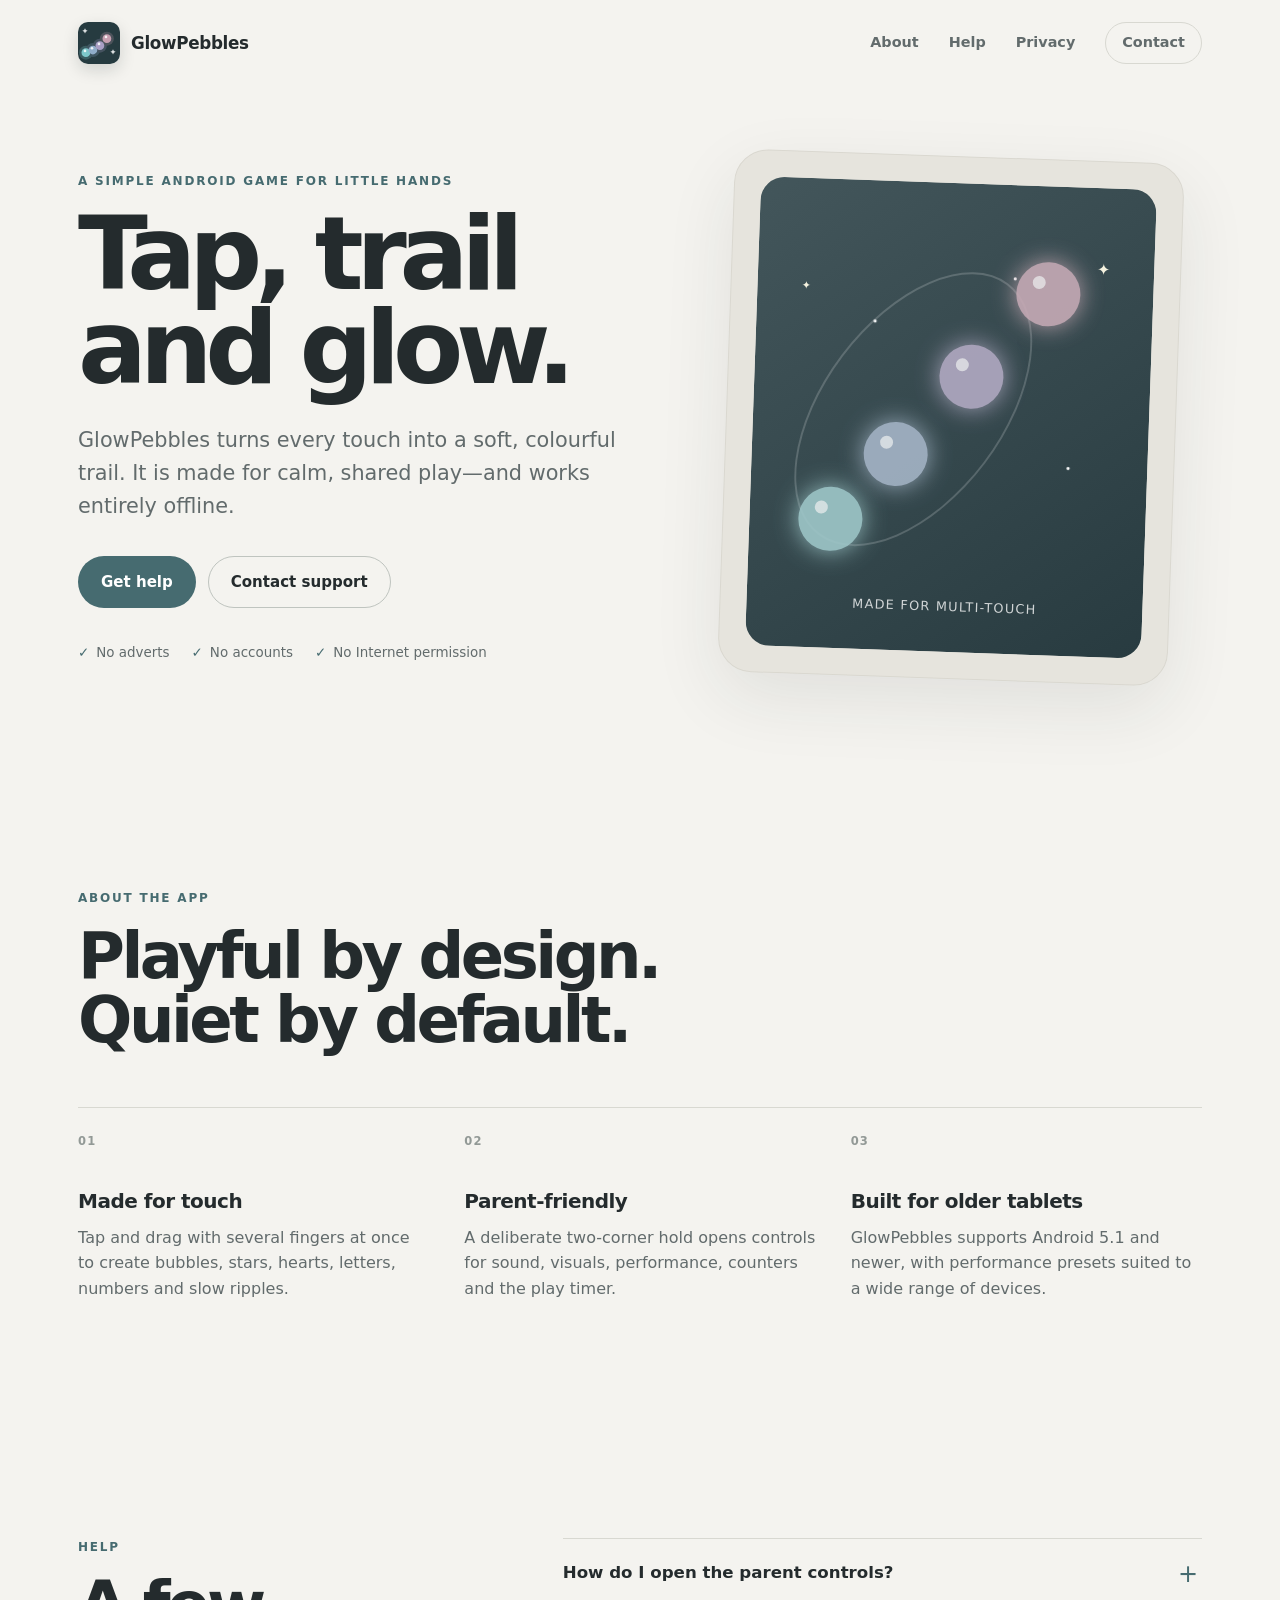
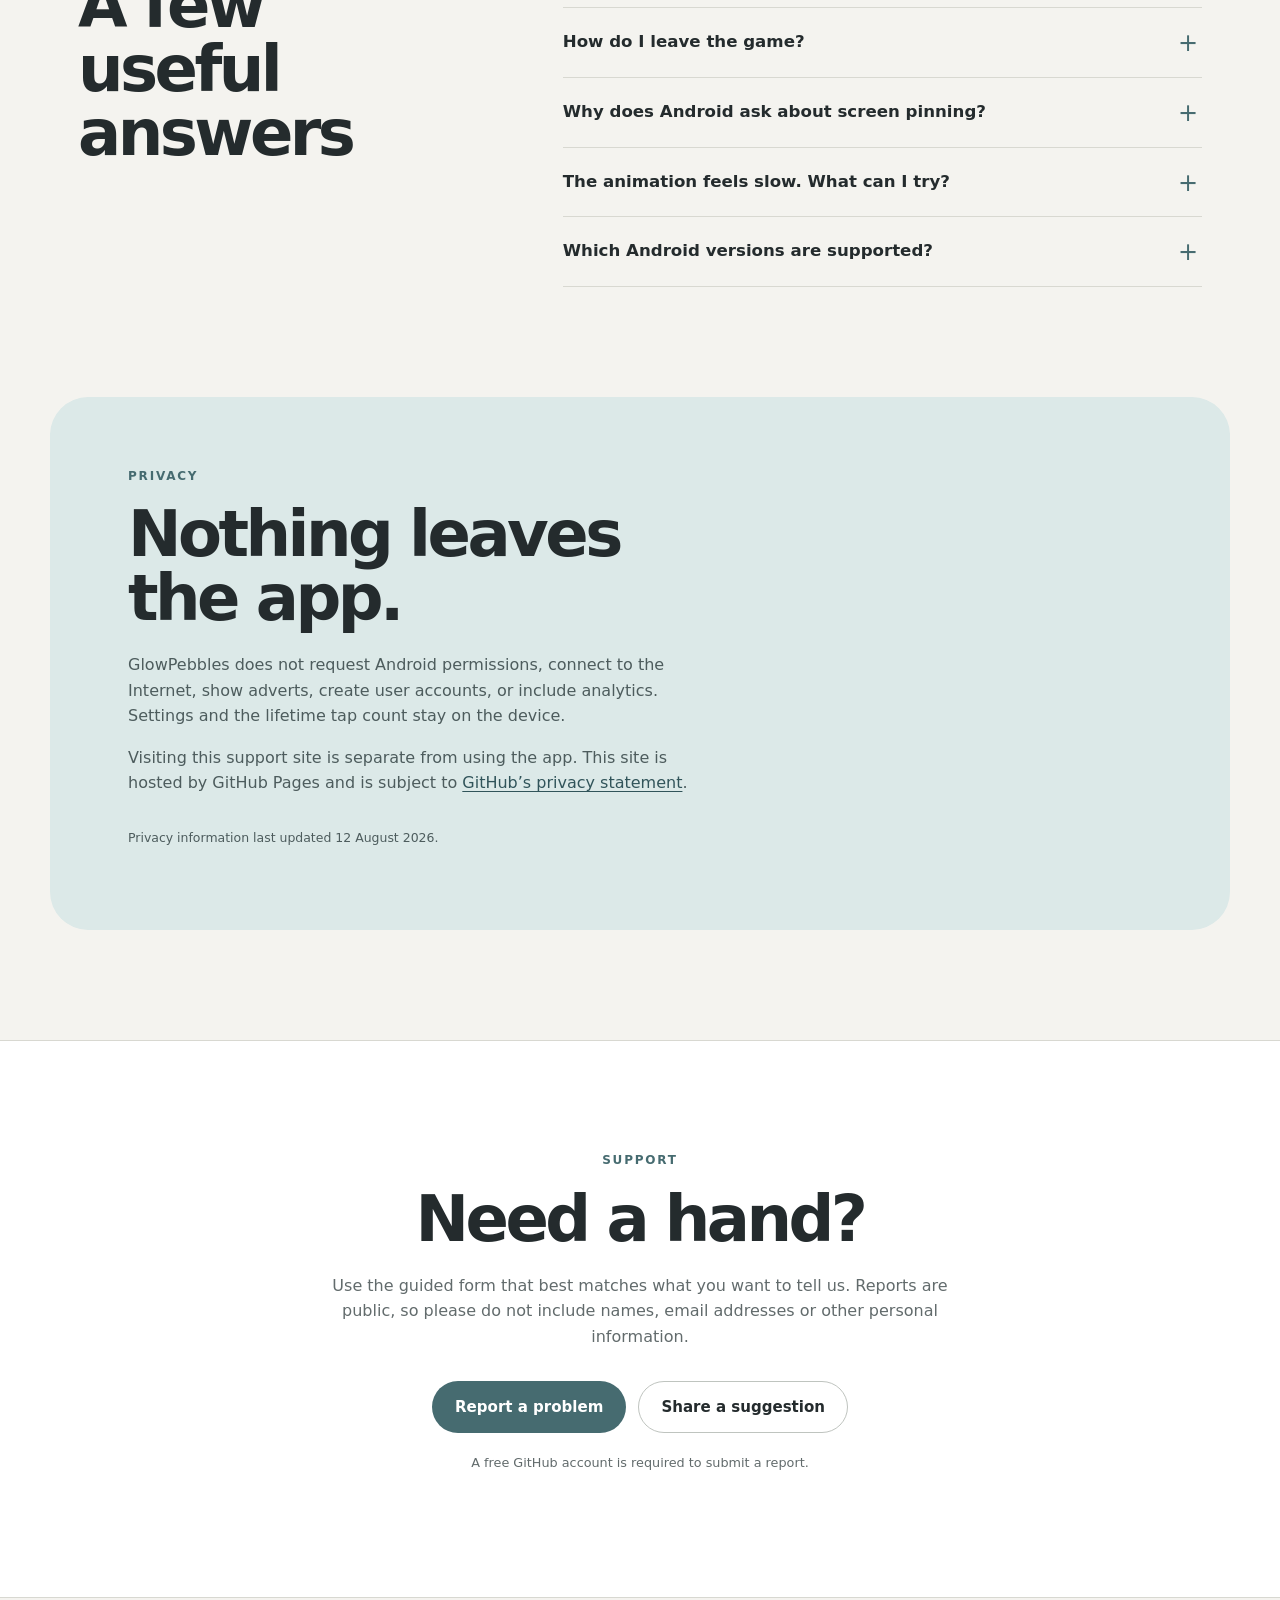
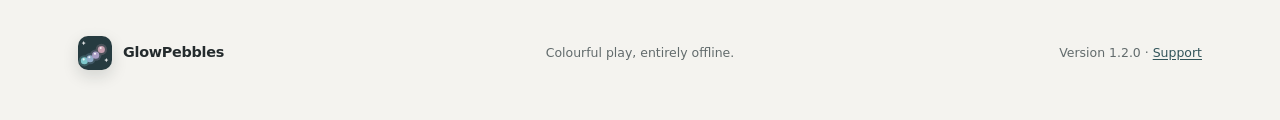
==== index.html @ 1a92820b "Launch GlowPebbles support site" ====
<!doctype html>
<html lang="en-GB">
<head>
  <meta charset="utf-8">
  <meta name="viewport" content="width=device-width, initial-scale=1">
  <meta name="description" content="GlowPebbles support, privacy information, and help for parents.">
  <meta name="theme-color" content="#f4f3ef">
  <title>GlowPebbles — calm, colourful play</title>
  <link rel="icon" href="assets/icon.svg" type="image/svg+xml">
  <link rel="stylesheet" href="assets/site.css">
</head>
<body>
  <header class="site-header">
    <a class="brand" href="#top" aria-label="GlowPebbles home">
      <img src="assets/icon.svg" alt="" width="42" height="42">
      <span>GlowPebbles</span>
    </a>
    <nav aria-label="Primary navigation">
      <a href="#about">About</a>
      <a href="#help">Help</a>
      <a href="#privacy">Privacy</a>
      <a class="nav-contact" href="#contact">Contact</a>
    </nav>
  </header>

  <main id="top">
    <section class="hero" aria-labelledby="hero-title">
      <div class="hero-copy">
        <p class="eyebrow">A simple Android game for little hands</p>
        <h1 id="hero-title">Tap, trail and glow.</h1>
        <p class="lede">GlowPebbles turns every touch into a soft, colourful trail. It is made for calm, shared play—and works entirely offline.</p>
        <div class="actions">
          <a class="button primary" href="#help">Get help</a>
          <a class="button secondary" href="#contact">Contact support</a>
        </div>
        <ul class="trust-list" aria-label="Key details">
          <li>No adverts</li>
          <li>No accounts</li>
          <li>No Internet permission</li>
        </ul>
      </div>
      <div class="play-card" aria-hidden="true">
        <span class="star star-one">✦</span>
        <span class="star star-two">✦</span>
        <span class="pebble pebble-one"></span>
        <span class="pebble pebble-two"></span>
        <span class="pebble pebble-three"></span>
        <span class="pebble pebble-four"></span>
        <span class="trail"></span>
        <p>Made for multi-touch</p>
      </div>
    </section>

    <section class="section" id="about" aria-labelledby="about-title">
      <div class="section-heading">
        <p class="eyebrow">About the app</p>
        <h2 id="about-title">Playful by design. Quiet by default.</h2>
      </div>
      <div class="feature-grid">
        <article>
          <span class="feature-number">01</span>
          <h3>Made for touch</h3>
          <p>Tap and drag with several fingers at once to create bubbles, stars, hearts, letters, numbers and slow ripples.</p>
        </article>
        <article>
          <span class="feature-number">02</span>
          <h3>Parent-friendly</h3>
          <p>A deliberate two-corner hold opens controls for sound, visuals, performance, counters and the play timer.</p>
        </article>
        <article>
          <span class="feature-number">03</span>
          <h3>Built for older tablets</h3>
          <p>GlowPebbles supports Android 5.1 and newer, with performance presets suited to a wide range of devices.</p>
        </article>
      </div>
    </section>

    <section class="section help" id="help" aria-labelledby="help-title">
      <div class="section-heading">
        <p class="eyebrow">Help</p>
        <h2 id="help-title">A few useful answers</h2>
      </div>
      <div class="faq-list">
        <details>
          <summary>How do I open the parent controls?</summary>
          <p>Hold one finger in each top corner for three continuous seconds. Moving or lifting either finger cancels the gesture.</p>
        </details>
        <details>
          <summary>How do I leave the game?</summary>
          <p>Open the parent controls, then hold <strong>Hold to exit</strong> for two seconds. If screen pinning is active, Android may also ask for your usual unpin action or device PIN.</p>
        </details>
        <details>
          <summary>Why does Android ask about screen pinning?</summary>
          <p>Screen pinning helps keep GlowPebbles in front during play. Android controls how pinning is enabled and disabled; the wording varies by device.</p>
        </details>
        <details>
          <summary>The animation feels slow. What can I try?</summary>
          <p>In parent controls, open <strong>Device &amp; About</strong> and select the Low performance preset. Slow ripples and simpler shape sets can also help older hardware.</p>
        </details>
        <details>
          <summary>Which Android versions are supported?</summary>
          <p>GlowPebbles supports Android 5.1 (API 22) and newer. The current release is version 1.2.0.</p>
        </details>
      </div>
    </section>

    <section class="section privacy" id="privacy" aria-labelledby="privacy-title">
      <div class="privacy-copy">
        <p class="eyebrow">Privacy</p>
        <h2 id="privacy-title">Nothing leaves the app.</h2>
        <p>GlowPebbles does not request Android permissions, connect to the Internet, show adverts, create user accounts, or include analytics. Settings and the lifetime tap count stay on the device.</p>
        <p>Visiting this support site is separate from using the app. This site is hosted by GitHub Pages and is subject to <a href="https://docs.github.com/en/site-policy/privacy-policies/github-general-privacy-statement" rel="external">GitHub’s privacy statement</a>.</p>
        <p class="updated">Privacy information last updated 12 August 2026.</p>
      </div>
      <div class="privacy-mark" aria-hidden="true">
        <svg viewBox="0 0 120 120" role="img">
          <path d="M60 13 99 28v27c0 25-15 43-39 53C36 98 21 80 21 55V28l39-15Z" fill="none" stroke="currentColor" stroke-width="7" stroke-linejoin="round"/>
          <path d="m42 59 12 12 25-27" fill="none" stroke="currentColor" stroke-width="7" stroke-linecap="round" stroke-linejoin="round"/>
        </svg>
      </div>
    </section>

    <section class="contact" id="contact" aria-labelledby="contact-title">
      <p class="eyebrow">Support</p>
      <h2 id="contact-title">Need a hand?</h2>
      <p>Use the guided form that best matches what you want to tell us. Reports are public, so please do not include names, email addresses or other personal information.</p>
      <div class="actions centred">
        <a class="button primary" href="https://github.com/coastie-uk/GlowPebbles-support/issues/new?template=bug.yml">Report a problem</a>
        <a class="button secondary" href="https://github.com/coastie-uk/GlowPebbles-support/issues/new?template=suggestion.yml">Share a suggestion</a>
      </div>
      <p class="contact-note">A free GitHub account is required to submit a report.</p>
    </section>
  </main>

  <footer>
    <a class="brand footer-brand" href="#top">
      <img src="assets/icon.svg" alt="" width="34" height="34">
      <span>GlowPebbles</span>
    </a>
    <p>Colourful play, entirely offline.</p>
    <p>Version 1.2.0 · <a href="https://github.com/coastie-uk/GlowPebbles-support/issues">Support</a></p>
  </footer>
</body>
</html>
---- assets/site.css ----
:root {
  color-scheme: light;
  --canvas: #f4f3ef;
  --surface: #fbfaf7;
  --surface-strong: #ffffff;
  --ink: #242b2d;
  --muted: #626b6c;
  --line: #d8d8d1;
  --accent: #466b70;
  --accent-dark: #31545a;
  --accent-soft: #dce9e8;
  --warm: #ded4c2;
  --shadow: 0 24px 70px rgba(35, 45, 45, .09);
  font-family: Inter, ui-sans-serif, system-ui, -apple-system, BlinkMacSystemFont, "Segoe UI", sans-serif;
  line-height: 1.6;
  font-synthesis: none;
}

* { box-sizing: border-box; }
html { scroll-behavior: smooth; }
body { margin: 0; background: var(--canvas); color: var(--ink); overflow-x: hidden; }
a { color: var(--accent-dark); text-underline-offset: .2em; }
a:focus-visible, summary:focus-visible { outline: 3px solid #88aaa8; outline-offset: 4px; }

.site-header {
  align-items: center;
  display: flex;
  justify-content: space-between;
  margin: 0 auto;
  max-width: 1180px;
  padding: 22px 28px;
}

.brand { align-items: center; color: var(--ink); display: inline-flex; font-size: 1.05rem; font-weight: 750; gap: 11px; letter-spacing: -.02em; text-decoration: none; }
.brand img { border-radius: 10px; box-shadow: 0 6px 16px rgba(22, 34, 34, .15); }
nav { align-items: center; display: flex; gap: 30px; }
nav a { color: var(--muted); font-size: .9rem; font-weight: 650; text-decoration: none; }
nav a:hover { color: var(--ink); }
.nav-contact { border: 1px solid var(--line); border-radius: 99px; padding: 8px 16px; }

main { overflow: hidden; }
.hero { align-items: center; display: grid; gap: 8%; grid-template-columns: 1.08fr .92fr; margin: 0 auto; max-width: 1180px; min-height: 670px; padding: 70px 28px 100px; }
.hero-copy { max-width: 650px; min-width: 0; }
.eyebrow { color: var(--accent); font-size: .75rem; font-weight: 800; letter-spacing: .15em; margin: 0 0 16px; text-transform: uppercase; }
h1, h2, h3, p { margin-top: 0; }
h1 { font-size: clamp(3.7rem, 8vw, 7rem); letter-spacing: -.072em; line-height: .91; margin-bottom: 30px; max-width: 700px; overflow-wrap: anywhere; }
h2 { font-size: clamp(2.35rem, 5vw, 4.5rem); letter-spacing: -.055em; line-height: 1; margin-bottom: 22px; }
h3 { font-size: 1.25rem; letter-spacing: -.025em; margin-bottom: 8px; }
.lede { color: var(--muted); font-size: clamp(1.08rem, 2vw, 1.3rem); max-width: 590px; }
.actions { display: flex; flex-wrap: wrap; gap: 12px; margin-top: 32px; }
.button { border: 1px solid transparent; border-radius: 99px; display: inline-block; font-size: .94rem; font-weight: 750; padding: 13px 22px; text-decoration: none; transition: transform .18s ease, background .18s ease; }
.button:hover { transform: translateY(-2px); }
.button.primary { background: var(--accent); color: white; }
.button.primary:hover { background: var(--accent-dark); }
.button.secondary { background: transparent; border-color: #bfc4bf; color: var(--ink); }
.button.secondary:hover { background: var(--surface); }
.trust-list { display: flex; flex-wrap: wrap; gap: 10px 22px; list-style: none; margin: 34px 0 0; padding: 0; }
.trust-list li { color: var(--muted); font-size: .84rem; }
.trust-list li::before { color: var(--accent); content: "✓"; font-weight: 900; margin-right: 7px; }

.play-card { aspect-ratio: .86; background: #e6e4dd; border: 1px solid #dad8d0; border-radius: 34px; box-shadow: var(--shadow); max-width: 450px; overflow: hidden; position: relative; transform: rotate(2deg); width: 100%; }
.play-card::before { background: radial-gradient(circle at 30% 30%, #fff 0 1px, transparent 2px), radial-gradient(circle at 65% 20%, #fff 0 1px, transparent 2px), radial-gradient(circle at 80% 60%, #fff 0 1px, transparent 2px), linear-gradient(145deg, #43565b, #283b40); border-radius: 24px; content: ""; inset: 26px; position: absolute; }
.play-card p { bottom: 48px; color: rgba(255,255,255,.78); font-size: .8rem; left: 0; letter-spacing: .1em; position: absolute; right: 0; text-align: center; text-transform: uppercase; }
.pebble { border-radius: 50%; box-shadow: 0 0 24px currentColor; filter: saturate(.65); height: 64px; opacity: .9; position: absolute; width: 64px; z-index: 2; }
.pebble::after { background: rgba(255,255,255,.72); border-radius: 50%; content: ""; height: 13px; left: 16px; position: absolute; top: 14px; width: 13px; }
.pebble-one { background: #8ecdd0; bottom: 123px; color: #8ecdd0; left: 75px; }
.pebble-two { background: #9eb6d2; bottom: 190px; color: #9eb6d2; left: 138px; }
.pebble-three { background: #b4a8ce; bottom: 270px; color: #b4a8ce; left: 211px; }
.pebble-four { background: #d2a7b8; bottom: 355px; color: #d2a7b8; left: 285px; }
.trail { border: 2px solid rgba(255,255,255,.18); border-radius: 50%; bottom: 110px; height: 315px; left: 96px; position: absolute; transform: rotate(35deg); width: 180px; }
.star { color: #f5f2df; position: absolute; z-index: 2; }
.star-one { right: 70px; top: 95px; }
.star-two { font-size: .7rem; left: 70px; top: 125px; }

.section { margin: 0 auto; max-width: 1180px; padding: 110px 28px; }
.section-heading { max-width: 760px; }
.feature-grid { border-top: 1px solid var(--line); display: grid; gap: 35px; grid-template-columns: repeat(3, 1fr); margin-top: 55px; }
.feature-grid article { padding-top: 24px; }
.feature-grid p { color: var(--muted); }
.feature-number { color: #929996; display: block; font-size: .72rem; font-weight: 800; letter-spacing: .1em; margin-bottom: 34px; }

.help { display: grid; gap: 9%; grid-template-columns: .75fr 1.25fr; }
.faq-list { border-top: 1px solid var(--line); }
details { border-bottom: 1px solid var(--line); padding: 21px 0; }
summary { cursor: pointer; font-size: 1.04rem; font-weight: 720; list-style: none; padding-right: 34px; position: relative; }
summary::-webkit-details-marker { display: none; }
summary::after { color: var(--accent); content: "+"; font-size: 1.5rem; font-weight: 400; position: absolute; right: 4px; top: -5px; }
details[open] summary::after { content: "−"; }
details p { color: var(--muted); margin: 14px 42px 4px 0; }

.privacy { align-items: center; background: var(--accent-soft); border-radius: 38px; display: grid; gap: 12%; grid-template-columns: 1.25fr .75fr; margin-bottom: 110px; padding: 70px 78px; }
.privacy-copy { max-width: 680px; }
.privacy-copy > p:not(.eyebrow) { color: #4d5c5d; }
.updated { font-size: .78rem; margin-top: 32px; }
.privacy-mark { color: #769b9a; margin: auto; max-width: 170px; }

.contact { background: var(--surface-strong); border-bottom: 1px solid var(--line); border-top: 1px solid var(--line); padding: 110px 28px; text-align: center; }
.contact > p:not(.eyebrow) { color: var(--muted); margin-left: auto; margin-right: auto; max-width: 640px; }
.centred { justify-content: center; }
.contact-note { font-size: .8rem; margin-top: 20px; }

footer { align-items: center; display: grid; gap: 20px; grid-template-columns: 1fr 1fr 1fr; margin: 0 auto; max-width: 1180px; padding: 38px 28px 50px; }
footer p { color: var(--muted); font-size: .78rem; margin: 0; text-align: center; }
footer p:last-child { text-align: right; }
.footer-brand { font-size: .9rem; }

@media (max-width: 800px) {
  .site-header { padding: 18px 20px; }
  nav a:not(.nav-contact) { display: none; }
  .hero { gap: 55px; grid-template-columns: 1fr; padding: 65px 20px 80px; }
  .play-card { justify-self: center; max-width: 380px; }
  .section { padding: 85px 20px; }
  .feature-grid { grid-template-columns: 1fr; }
  .feature-grid article { border-bottom: 1px solid var(--line); padding-bottom: 18px; }
  .feature-number { margin-bottom: 14px; }
  .help { grid-template-columns: 1fr; }
  .privacy { border-radius: 0; grid-template-columns: 1fr; margin-bottom: 0; padding: 75px 28px; }
  .privacy-mark { display: none; }
  footer { grid-template-columns: 1fr; }
  footer p, footer p:last-child { text-align: left; }
}

@media (max-width: 460px) {
  nav { display: none; }
  h1 { font-size: 3.55rem; }
  .play-card { max-width: 100%; transform: none; }
  .pebble { height: 52px; width: 52px; }
  .pebble-one { left: 55px; }
  .pebble-two { left: 105px; }
  .pebble-three { left: 158px; }
  .pebble-four { left: 215px; }
}

@media (prefers-reduced-motion: reduce) {
  html { scroll-behavior: auto; }
  .button { transition: none; }
}
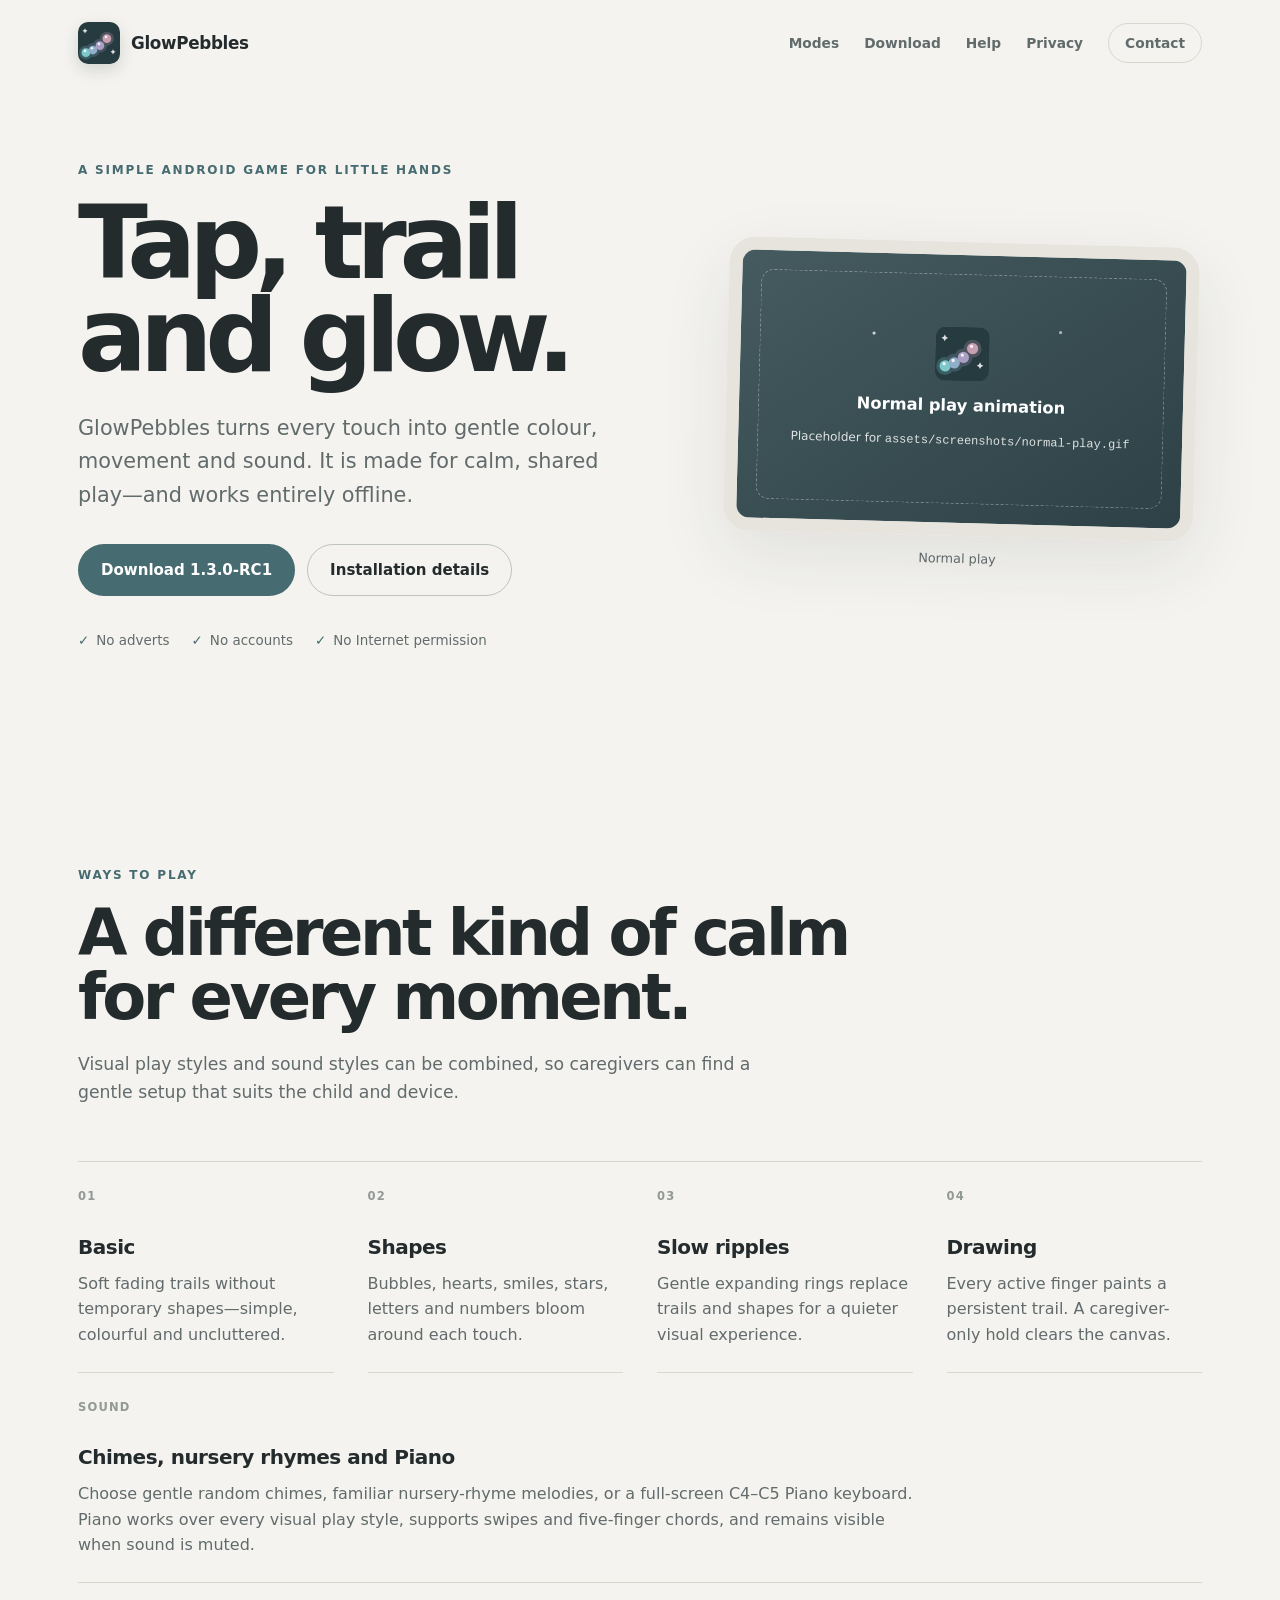
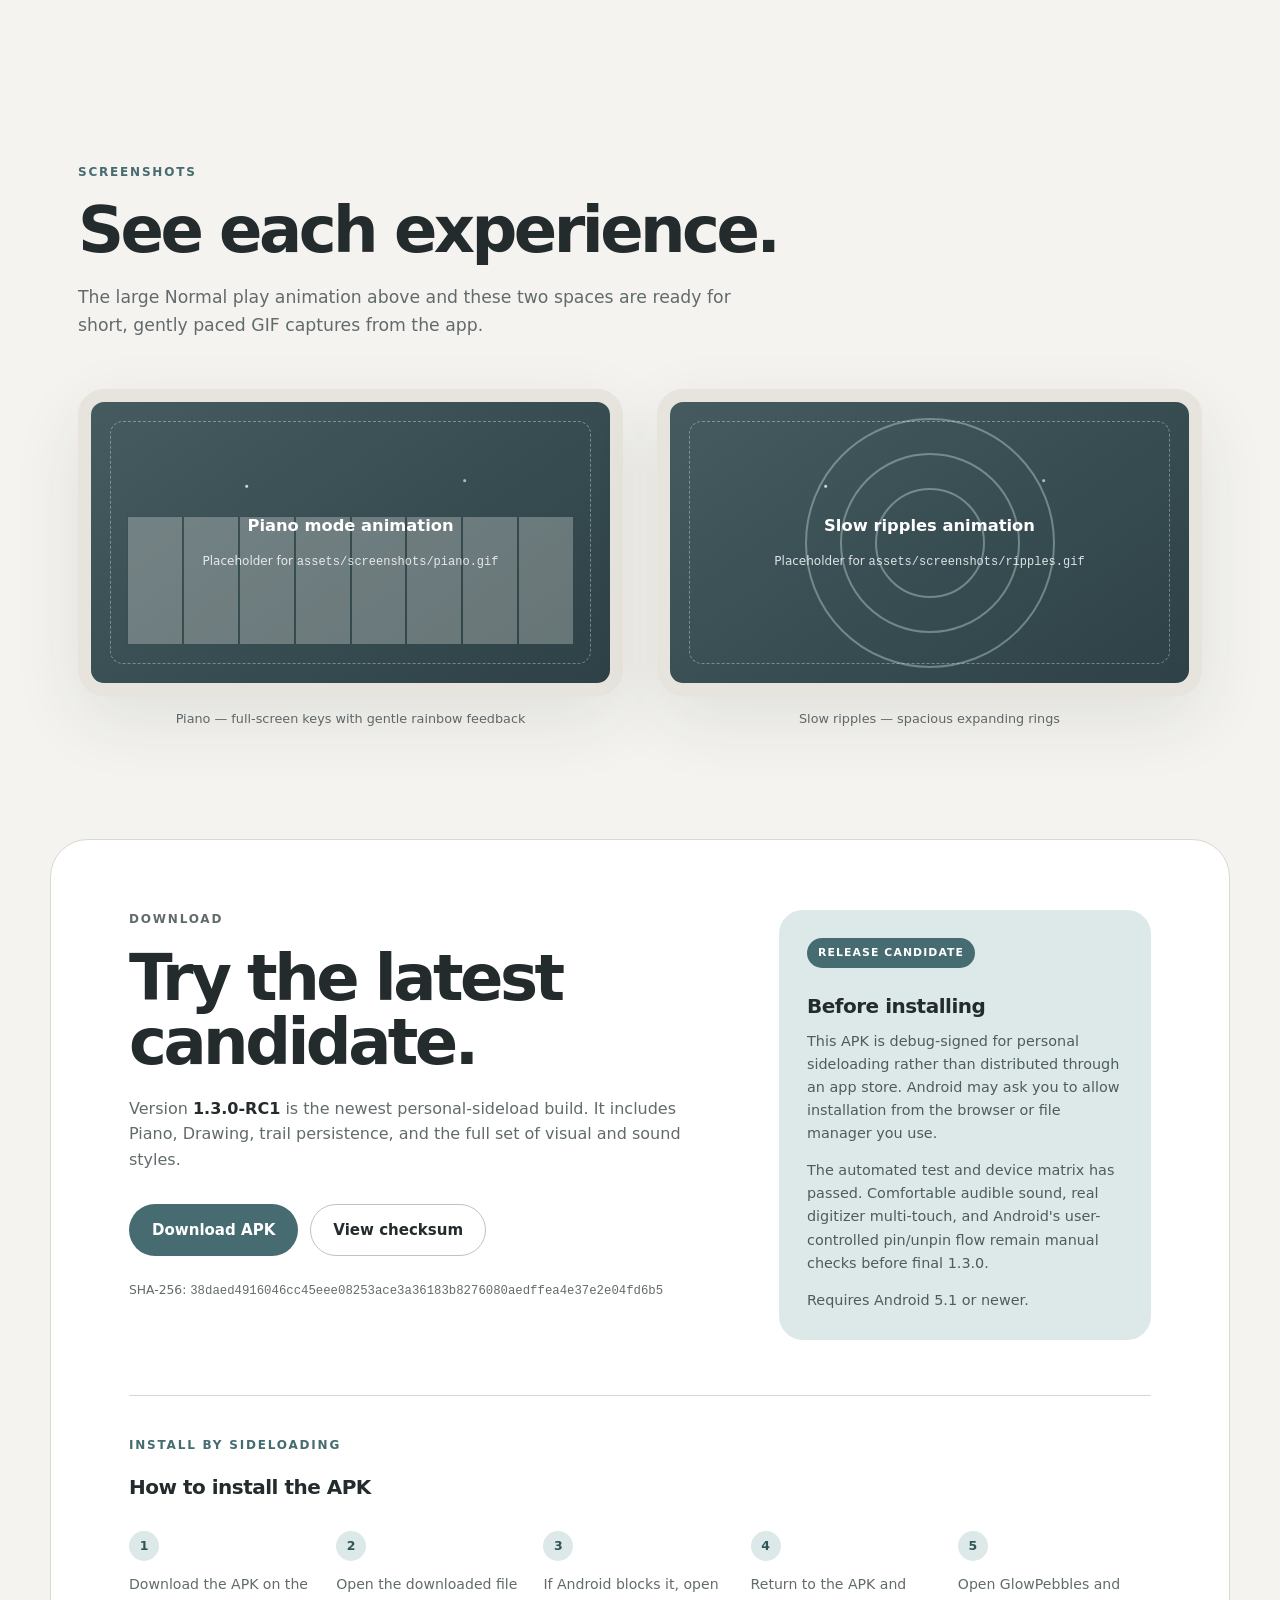
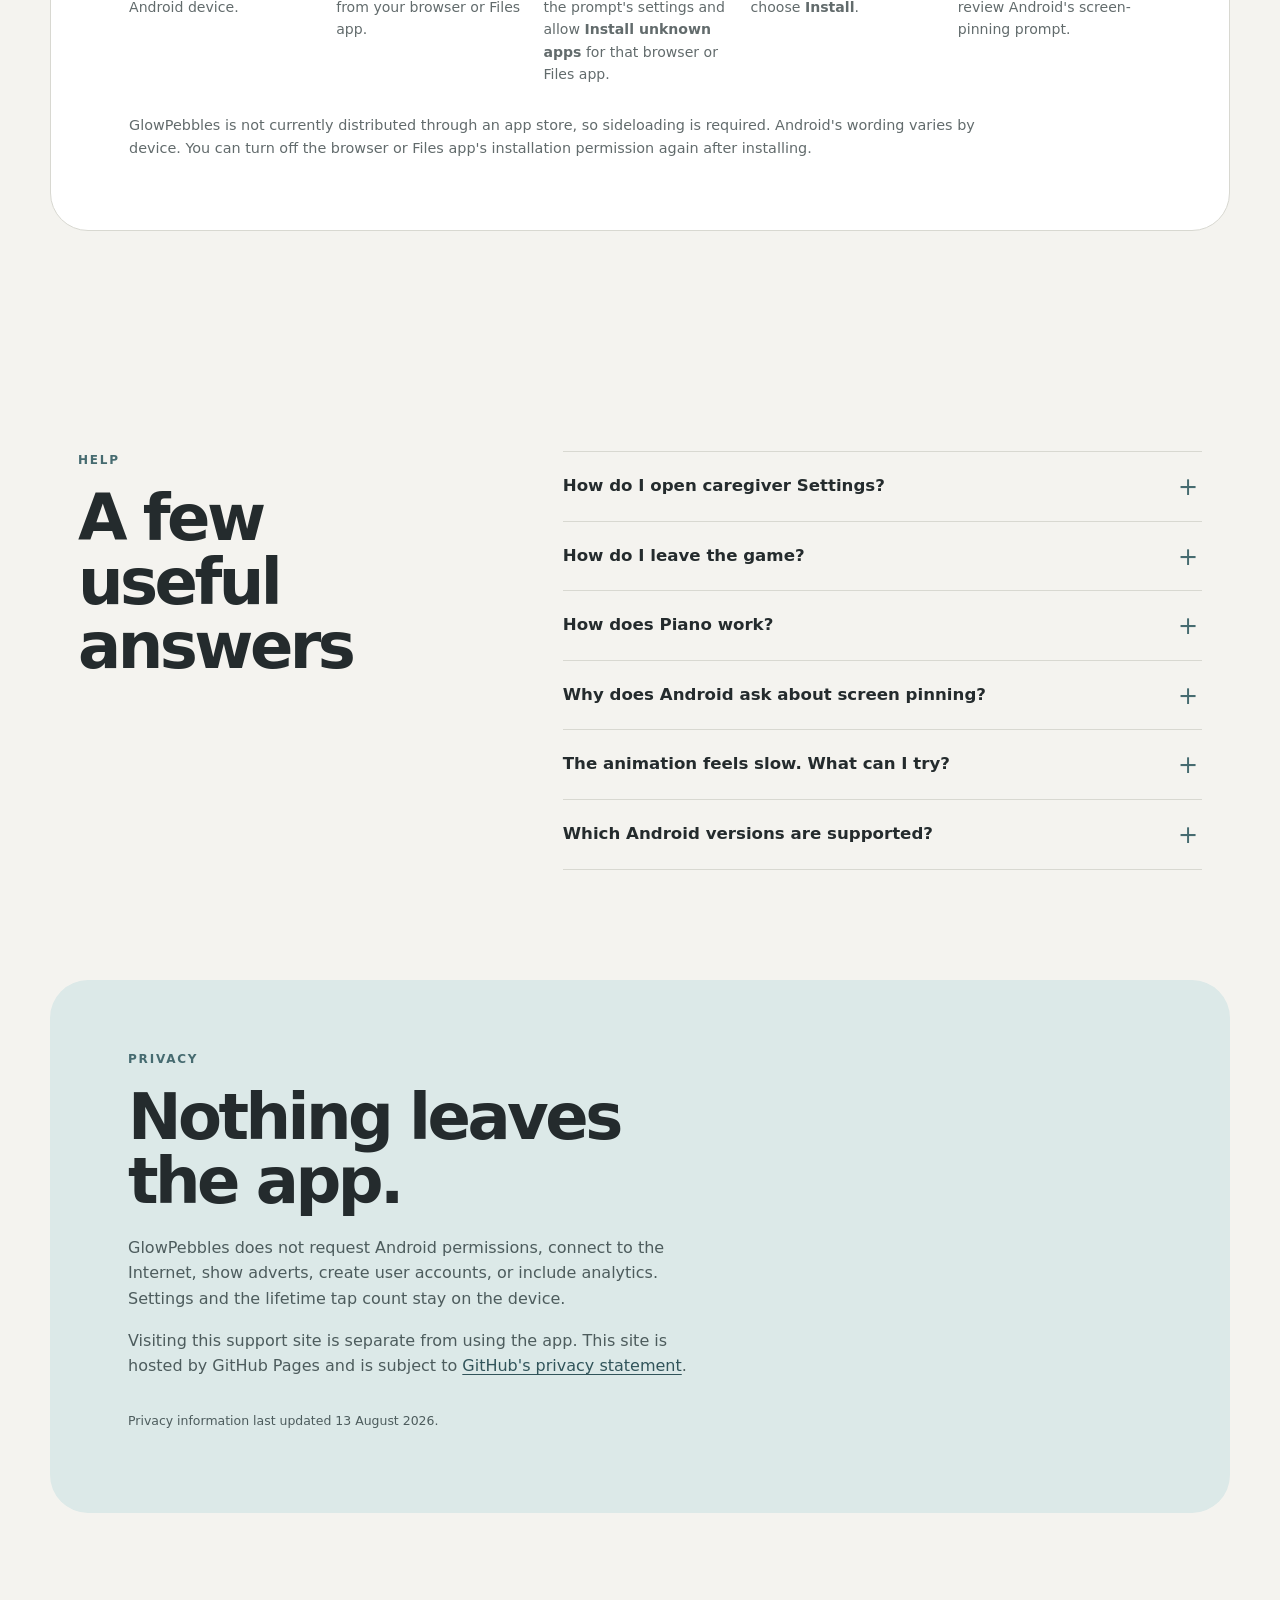
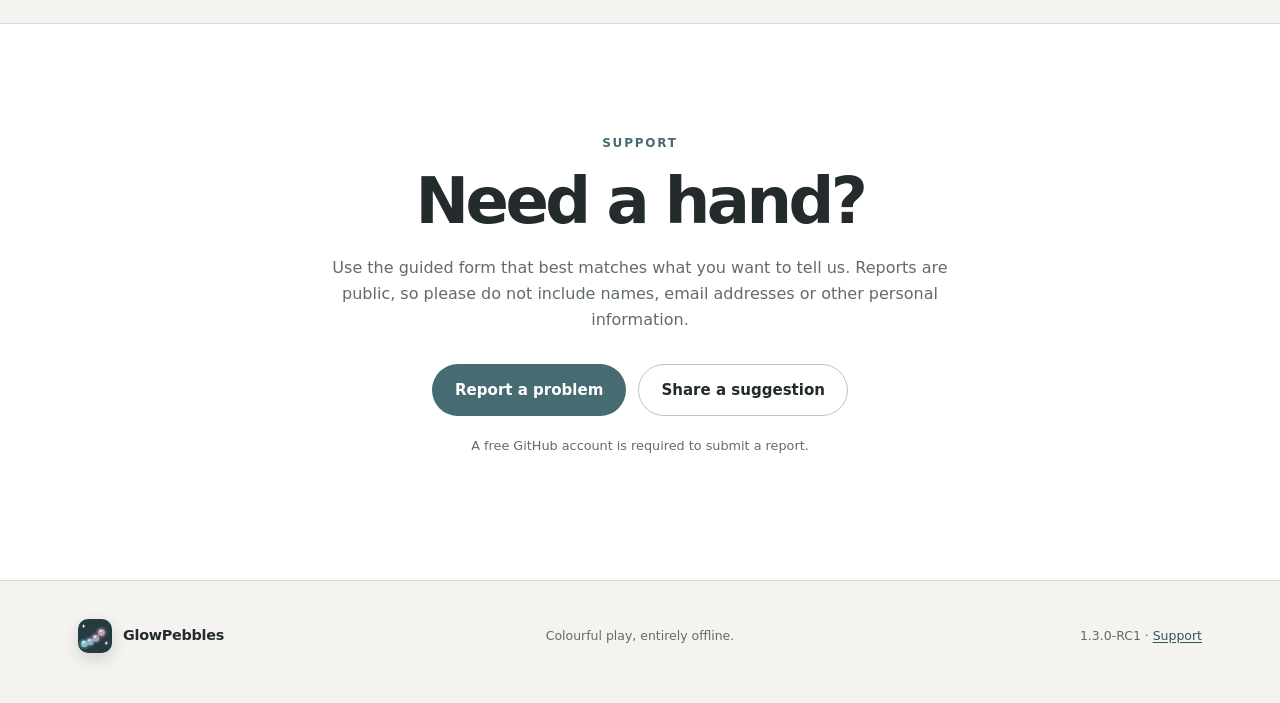
==== commit ee5b429a: "Add APK download and mode showcase" ====
--- a/index.html
+++ b/index.html
@@ -3,9 +3,9 @@
 <head>
   <meta charset="utf-8">
   <meta name="viewport" content="width=device-width, initial-scale=1">
-  <meta name="description" content="GlowPebbles support, privacy information, and help for parents.">
+  <meta name="description" content="Download GlowPebbles and find support, privacy information, and help for caregivers.">
   <meta name="theme-color" content="#f4f3ef">
-  <title>GlowPebbles — calm, colourful play</title>
+  <title>GlowPebbles &mdash; calm, colourful play</title>
   <link rel="icon" href="assets/icon.svg" type="image/svg+xml">
   <link rel="stylesheet" href="assets/site.css">
 </head>
@@ -16,7 +16,8 @@
       <span>GlowPebbles</span>
     </a>
     <nav aria-label="Primary navigation">
-      <a href="#about">About</a>
+      <a href="#modes">Modes</a>
+      <a href="#download">Download</a>
       <a href="#help">Help</a>
       <a href="#privacy">Privacy</a>
       <a class="nav-contact" href="#contact">Contact</a>
@@ -28,10 +29,10 @@
       <div class="hero-copy">
         <p class="eyebrow">A simple Android game for little hands</p>
         <h1 id="hero-title">Tap, trail and glow.</h1>
-        <p class="lede">GlowPebbles turns every touch into a soft, colourful trail. It is made for calm, shared play—and works entirely offline.</p>
+        <p class="lede">GlowPebbles turns every touch into gentle colour, movement and sound. It is made for calm, shared play&mdash;and works entirely offline.</p>
         <div class="actions">
-          <a class="button primary" href="#help">Get help</a>
-          <a class="button secondary" href="#contact">Contact support</a>
+          <a class="button primary" href="downloads/GlowPebbles-latest.apk" download>Download 1.3.0-RC1</a>
+          <a class="button secondary" href="#download">Installation details</a>
         </div>
         <ul class="trust-list" aria-label="Key details">
           <li>No adverts</li>
@@ -39,39 +40,108 @@
           <li>No Internet permission</li>
         </ul>
       </div>
-      <div class="play-card" aria-hidden="true">
-        <span class="star star-one">✦</span>
-        <span class="star star-two">✦</span>
-        <span class="pebble pebble-one"></span>
-        <span class="pebble pebble-two"></span>
-        <span class="pebble pebble-three"></span>
-        <span class="pebble pebble-four"></span>
-        <span class="trail"></span>
-        <p>Made for multi-touch</p>
-      </div>
-    </section>
-
-    <section class="section" id="about" aria-labelledby="about-title">
+      <figure class="screenshot-frame screenshot-hero">
+        <div class="screenshot-placeholder">
+          <img src="assets/icon.svg" alt="" width="54" height="54">
+          <strong>Normal play animation</strong>
+          <span>Placeholder for <code>assets/screenshots/normal-play.gif</code></span>
+        </div>
+        <figcaption>Normal play</figcaption>
+      </figure>
+    </section>
+
+    <section class="section" id="modes" aria-labelledby="modes-title">
       <div class="section-heading">
-        <p class="eyebrow">About the app</p>
-        <h2 id="about-title">Playful by design. Quiet by default.</h2>
-      </div>
-      <div class="feature-grid">
+        <p class="eyebrow">Ways to play</p>
+        <h2 id="modes-title">A different kind of calm for every moment.</h2>
+        <p class="section-intro">Visual play styles and sound styles can be combined, so caregivers can find a gentle setup that suits the child and device.</p>
+      </div>
+      <div class="mode-grid">
         <article>
           <span class="feature-number">01</span>
-          <h3>Made for touch</h3>
-          <p>Tap and drag with several fingers at once to create bubbles, stars, hearts, letters, numbers and slow ripples.</p>
+          <h3>Basic</h3>
+          <p>Soft fading trails without temporary shapes&mdash;simple, colourful and uncluttered.</p>
         </article>
         <article>
           <span class="feature-number">02</span>
-          <h3>Parent-friendly</h3>
-          <p>A deliberate two-corner hold opens controls for sound, visuals, performance, counters and the play timer.</p>
+          <h3>Shapes</h3>
+          <p>Bubbles, hearts, smiles, stars, letters and numbers bloom around each touch.</p>
         </article>
         <article>
           <span class="feature-number">03</span>
-          <h3>Built for older tablets</h3>
-          <p>GlowPebbles supports Android 5.1 and newer, with performance presets suited to a wide range of devices.</p>
-        </article>
+          <h3>Slow ripples</h3>
+          <p>Gentle expanding rings replace trails and shapes for a quieter visual experience.</p>
+        </article>
+        <article>
+          <span class="feature-number">04</span>
+          <h3>Drawing</h3>
+          <p>Every active finger paints a persistent trail. A caregiver-only hold clears the canvas.</p>
+        </article>
+        <article class="mode-wide">
+          <span class="feature-number">Sound</span>
+          <h3>Chimes, nursery rhymes and Piano</h3>
+          <p>Choose gentle random chimes, familiar nursery-rhyme melodies, or a full-screen C4&ndash;C5 Piano keyboard. Piano works over every visual play style, supports swipes and five-finger chords, and remains visible when sound is muted.</p>
+        </article>
+      </div>
+    </section>
+
+    <section class="section screenshot-section" aria-labelledby="screenshots-title">
+      <div class="section-heading">
+        <p class="eyebrow">Screenshots</p>
+        <h2 id="screenshots-title">See each experience.</h2>
+        <p class="section-intro">The large Normal play animation above and these two spaces are ready for short, gently paced GIF captures from the app.</p>
+      </div>
+      <div class="screenshot-grid">
+        <figure class="screenshot-frame">
+          <div class="screenshot-placeholder piano-placeholder">
+            <span class="piano-keys" aria-hidden="true"><i></i><i></i><i></i><i></i><i></i><i></i><i></i><i></i></span>
+            <strong>Piano mode animation</strong>
+            <span>Placeholder for <code>assets/screenshots/piano.gif</code></span>
+          </div>
+          <figcaption>Piano &mdash; full-screen keys with gentle rainbow feedback</figcaption>
+        </figure>
+        <figure class="screenshot-frame">
+          <div class="screenshot-placeholder ripple-placeholder">
+            <span class="ripple-ring ring-one" aria-hidden="true"></span>
+            <span class="ripple-ring ring-two" aria-hidden="true"></span>
+            <span class="ripple-ring ring-three" aria-hidden="true"></span>
+            <strong>Slow ripples animation</strong>
+            <span>Placeholder for <code>assets/screenshots/ripples.gif</code></span>
+          </div>
+          <figcaption>Slow ripples &mdash; spacious expanding rings</figcaption>
+        </figure>
+      </div>
+    </section>
+
+    <section class="section download" id="download" aria-labelledby="download-title">
+      <div class="download-copy">
+        <p class="eyebrow">Download</p>
+        <h2 id="download-title">Try the latest candidate.</h2>
+        <p>Version <strong><!-- release-version -->1.3.0-RC1<!-- /release-version --></strong> is the newest personal-sideload build. It includes Piano, Drawing, trail persistence, and the full set of visual and sound styles.</p>
+        <div class="actions">
+          <a class="button primary" href="downloads/GlowPebbles-latest.apk" download>Download APK</a>
+          <a class="button secondary" href="downloads/SHA256SUMS.txt">View checksum</a>
+        </div>
+        <p class="checksum">SHA-256: <code><!-- release-sha256 -->38daed4916046cc45eee08253ace3a36183b8276080aedffea4e37e2e04fd6b5<!-- /release-sha256 --></code></p>
+      </div>
+      <aside class="release-note" aria-label="Release candidate information">
+        <span class="status-badge">Release candidate</span>
+        <h3>Before installing</h3>
+        <p>This APK is debug-signed for personal sideloading rather than distributed through an app store. Android may ask you to allow installation from the browser or file manager you use.</p>
+        <p>The automated test and device matrix has passed. Comfortable audible sound, real digitizer multi-touch, and Android's user-controlled pin/unpin flow remain manual checks before final 1.3.0.</p>
+        <p>Requires Android 5.1 or newer.</p>
+      </aside>
+      <div class="install-guide">
+        <p class="eyebrow">Install by sideloading</p>
+        <h3>How to install the APK</h3>
+        <ol>
+          <li>Download the APK on the Android device.</li>
+          <li>Open the downloaded file from your browser or Files app.</li>
+          <li>If Android blocks it, open the prompt's settings and allow <strong>Install unknown apps</strong> for that browser or Files app.</li>
+          <li>Return to the APK and choose <strong>Install</strong>.</li>
+          <li>Open GlowPebbles and review Android's screen-pinning prompt.</li>
+        </ol>
+        <p>GlowPebbles is not currently distributed through an app store, so sideloading is required. Android's wording varies by device. You can turn off the browser or Files app's installation permission again after installing.</p>
       </div>
     </section>
 
@@ -82,12 +152,16 @@
       </div>
       <div class="faq-list">
         <details>
-          <summary>How do I open the parent controls?</summary>
+          <summary>How do I open caregiver Settings?</summary>
           <p>Hold one finger in each top corner for three continuous seconds. Moving or lifting either finger cancels the gesture.</p>
         </details>
         <details>
           <summary>How do I leave the game?</summary>
-          <p>Open the parent controls, then hold <strong>Hold to exit</strong> for two seconds. If screen pinning is active, Android may also ask for your usual unpin action or device PIN.</p>
+          <p>Open Settings, then hold <strong>Hold to exit</strong> for two seconds. If screen pinning is active, Android may also ask for your usual unpin action or device PIN.</p>
+        </details>
+        <details>
+          <summary>How does Piano work?</summary>
+          <p>Choose Piano under sound style. It adds a full-screen keyboard over Basic, Shapes, Slow ripples, or Drawing. Tap keys, slide between them, or play up to five notes together.</p>
         </details>
         <details>
           <summary>Why does Android ask about screen pinning?</summary>
@@ -95,11 +169,11 @@
         </details>
         <details>
           <summary>The animation feels slow. What can I try?</summary>
-          <p>In parent controls, open <strong>Device &amp; About</strong> and select the Low performance preset. Slow ripples and simpler shape sets can also help older hardware.</p>
+          <p>In Settings, open <strong>Device &amp; About</strong> and select the Low performance preset. Basic and Slow ripples are also inexpensive choices for older hardware.</p>
         </details>
         <details>
           <summary>Which Android versions are supported?</summary>
-          <p>GlowPebbles supports Android 5.1 (API 22) and newer. The current release is version 1.2.0.</p>
+          <p>GlowPebbles supports Android 5.1 (API 22) and newer. The current public download is the 1.3.0-RC1 release candidate; version 1.2.0 remains the stable packaged build.</p>
         </details>
       </div>
     </section>
@@ -109,8 +183,8 @@
         <p class="eyebrow">Privacy</p>
         <h2 id="privacy-title">Nothing leaves the app.</h2>
         <p>GlowPebbles does not request Android permissions, connect to the Internet, show adverts, create user accounts, or include analytics. Settings and the lifetime tap count stay on the device.</p>
-        <p>Visiting this support site is separate from using the app. This site is hosted by GitHub Pages and is subject to <a href="https://docs.github.com/en/site-policy/privacy-policies/github-general-privacy-statement" rel="external">GitHub’s privacy statement</a>.</p>
-        <p class="updated">Privacy information last updated 12 August 2026.</p>
+        <p>Visiting this support site is separate from using the app. This site is hosted by GitHub Pages and is subject to <a href="https://docs.github.com/en/site-policy/privacy-policies/github-general-privacy-statement" rel="external">GitHub's privacy statement</a>.</p>
+        <p class="updated">Privacy information last updated 13 August 2026.</p>
       </div>
       <div class="privacy-mark" aria-hidden="true">
         <svg viewBox="0 0 120 120" role="img">
@@ -138,7 +212,7 @@
       <span>GlowPebbles</span>
     </a>
     <p>Colourful play, entirely offline.</p>
-    <p>Version 1.2.0 · <a href="https://github.com/coastie-uk/GlowPebbles-support/issues">Support</a></p>
+    <p>1.3.0-RC1 &middot; <a href="https://github.com/coastie-uk/GlowPebbles-support/issues">Support</a></p>
   </footer>
 </body>
 </html>
--- a/assets/site.css
+++ b/assets/site.css
@@ -2,39 +2,34 @@
   color-scheme: light;
   --canvas: #f4f3ef;
   --surface: #fbfaf7;
-  --surface-strong: #ffffff;
+  --white: #fff;
   --ink: #242b2d;
   --muted: #626b6c;
   --line: #d8d8d1;
   --accent: #466b70;
   --accent-dark: #31545a;
   --accent-soft: #dce9e8;
-  --warm: #ded4c2;
   --shadow: 0 24px 70px rgba(35, 45, 45, .09);
   font-family: Inter, ui-sans-serif, system-ui, -apple-system, BlinkMacSystemFont, "Segoe UI", sans-serif;
+  font-synthesis: none;
   line-height: 1.6;
-  font-synthesis: none;
 }
 
 * { box-sizing: border-box; }
 html { scroll-behavior: smooth; }
-body { margin: 0; background: var(--canvas); color: var(--ink); overflow-x: hidden; }
+body { background: var(--canvas); color: var(--ink); margin: 0; overflow-x: hidden; }
 a { color: var(--accent-dark); text-underline-offset: .2em; }
 a:focus-visible, summary:focus-visible { outline: 3px solid #88aaa8; outline-offset: 4px; }
+h1, h2, h3, p { margin-top: 0; }
+h1 { font-size: clamp(3.7rem, 8vw, 7rem); letter-spacing: -.072em; line-height: .91; margin-bottom: 30px; max-width: 700px; overflow-wrap: anywhere; }
+h2 { font-size: clamp(2.35rem, 5vw, 4.5rem); letter-spacing: -.055em; line-height: 1; margin-bottom: 22px; }
+h3 { font-size: 1.25rem; letter-spacing: -.025em; margin-bottom: 8px; }
 
-.site-header {
-  align-items: center;
-  display: flex;
-  justify-content: space-between;
-  margin: 0 auto;
-  max-width: 1180px;
-  padding: 22px 28px;
-}
-
+.site-header { align-items: center; display: flex; justify-content: space-between; margin: 0 auto; max-width: 1180px; padding: 22px 28px; }
 .brand { align-items: center; color: var(--ink); display: inline-flex; font-size: 1.05rem; font-weight: 750; gap: 11px; letter-spacing: -.02em; text-decoration: none; }
 .brand img { border-radius: 10px; box-shadow: 0 6px 16px rgba(22, 34, 34, .15); }
-nav { align-items: center; display: flex; gap: 30px; }
-nav a { color: var(--muted); font-size: .9rem; font-weight: 650; text-decoration: none; }
+nav { align-items: center; display: flex; gap: 25px; }
+nav a { color: var(--muted); font-size: .86rem; font-weight: 650; text-decoration: none; }
 nav a:hover { color: var(--ink); }
 .nav-contact { border: 1px solid var(--line); border-radius: 99px; padding: 8px 16px; }
 
@@ -42,11 +37,8 @@
 .hero { align-items: center; display: grid; gap: 8%; grid-template-columns: 1.08fr .92fr; margin: 0 auto; max-width: 1180px; min-height: 670px; padding: 70px 28px 100px; }
 .hero-copy { max-width: 650px; min-width: 0; }
 .eyebrow { color: var(--accent); font-size: .75rem; font-weight: 800; letter-spacing: .15em; margin: 0 0 16px; text-transform: uppercase; }
-h1, h2, h3, p { margin-top: 0; }
-h1 { font-size: clamp(3.7rem, 8vw, 7rem); letter-spacing: -.072em; line-height: .91; margin-bottom: 30px; max-width: 700px; overflow-wrap: anywhere; }
-h2 { font-size: clamp(2.35rem, 5vw, 4.5rem); letter-spacing: -.055em; line-height: 1; margin-bottom: 22px; }
-h3 { font-size: 1.25rem; letter-spacing: -.025em; margin-bottom: 8px; }
-.lede { color: var(--muted); font-size: clamp(1.08rem, 2vw, 1.3rem); max-width: 590px; }
+.lede, .section-intro { color: var(--muted); font-size: clamp(1.08rem, 2vw, 1.3rem); max-width: 680px; }
+.section-intro { font-size: 1.08rem; }
 .actions { display: flex; flex-wrap: wrap; gap: 12px; margin-top: 32px; }
 .button { border: 1px solid transparent; border-radius: 99px; display: inline-block; font-size: .94rem; font-weight: 750; padding: 13px 22px; text-decoration: none; transition: transform .18s ease, background .18s ease; }
 .button:hover { transform: translateY(-2px); }
@@ -56,28 +48,49 @@
 .button.secondary:hover { background: var(--surface); }
 .trust-list { display: flex; flex-wrap: wrap; gap: 10px 22px; list-style: none; margin: 34px 0 0; padding: 0; }
 .trust-list li { color: var(--muted); font-size: .84rem; }
-.trust-list li::before { color: var(--accent); content: "✓"; font-weight: 900; margin-right: 7px; }
-
-.play-card { aspect-ratio: .86; background: #e6e4dd; border: 1px solid #dad8d0; border-radius: 34px; box-shadow: var(--shadow); max-width: 450px; overflow: hidden; position: relative; transform: rotate(2deg); width: 100%; }
-.play-card::before { background: radial-gradient(circle at 30% 30%, #fff 0 1px, transparent 2px), radial-gradient(circle at 65% 20%, #fff 0 1px, transparent 2px), radial-gradient(circle at 80% 60%, #fff 0 1px, transparent 2px), linear-gradient(145deg, #43565b, #283b40); border-radius: 24px; content: ""; inset: 26px; position: absolute; }
-.play-card p { bottom: 48px; color: rgba(255,255,255,.78); font-size: .8rem; left: 0; letter-spacing: .1em; position: absolute; right: 0; text-align: center; text-transform: uppercase; }
-.pebble { border-radius: 50%; box-shadow: 0 0 24px currentColor; filter: saturate(.65); height: 64px; opacity: .9; position: absolute; width: 64px; z-index: 2; }
-.pebble::after { background: rgba(255,255,255,.72); border-radius: 50%; content: ""; height: 13px; left: 16px; position: absolute; top: 14px; width: 13px; }
-.pebble-one { background: #8ecdd0; bottom: 123px; color: #8ecdd0; left: 75px; }
-.pebble-two { background: #9eb6d2; bottom: 190px; color: #9eb6d2; left: 138px; }
-.pebble-three { background: #b4a8ce; bottom: 270px; color: #b4a8ce; left: 211px; }
-.pebble-four { background: #d2a7b8; bottom: 355px; color: #d2a7b8; left: 285px; }
-.trail { border: 2px solid rgba(255,255,255,.18); border-radius: 50%; bottom: 110px; height: 315px; left: 96px; position: absolute; transform: rotate(35deg); width: 180px; }
-.star { color: #f5f2df; position: absolute; z-index: 2; }
-.star-one { right: 70px; top: 95px; }
-.star-two { font-size: .7rem; left: 70px; top: 125px; }
+.trust-list li::before { color: var(--accent); content: "\2713"; font-weight: 900; margin-right: 7px; }
 
 .section { margin: 0 auto; max-width: 1180px; padding: 110px 28px; }
-.section-heading { max-width: 760px; }
-.feature-grid { border-top: 1px solid var(--line); display: grid; gap: 35px; grid-template-columns: repeat(3, 1fr); margin-top: 55px; }
-.feature-grid article { padding-top: 24px; }
-.feature-grid p { color: var(--muted); }
-.feature-number { color: #929996; display: block; font-size: .72rem; font-weight: 800; letter-spacing: .1em; margin-bottom: 34px; }
+.section-heading { max-width: 780px; }
+.feature-number { color: #929996; display: block; font-size: .72rem; font-weight: 800; letter-spacing: .1em; margin-bottom: 25px; text-transform: uppercase; }
+
+.screenshot-frame { margin: 0; min-width: 0; }
+.screenshot-hero { max-width: 470px; transform: rotate(1.5deg); width: 100%; }
+.screenshot-placeholder { align-items: center; aspect-ratio: 16 / 10; background: radial-gradient(circle at 30% 30%, rgba(255,255,255,.75) 0 1px, transparent 2px), radial-gradient(circle at 72% 28%, rgba(255,255,255,.6) 0 1px, transparent 2px), linear-gradient(145deg, #455b60, #2d4146); border: 13px solid #e6e4dd; border-radius: 26px; box-shadow: var(--shadow); color: rgba(255,255,255,.84); display: flex; flex-direction: column; gap: 12px; justify-content: center; overflow: hidden; padding: 28px; position: relative; text-align: center; }
+.screenshot-placeholder::after { border: 1px dashed rgba(255,255,255,.34); border-radius: 13px; content: ""; inset: 19px; pointer-events: none; position: absolute; }
+.screenshot-placeholder strong { color: white; font-size: 1.02rem; position: relative; z-index: 2; }
+.screenshot-placeholder span { font-size: .75rem; position: relative; z-index: 2; }
+.screenshot-placeholder code { color: inherit; overflow-wrap: anywhere; }
+.screenshot-frame figcaption { color: var(--muted); font-size: .8rem; margin-top: 13px; text-align: center; }
+
+.mode-grid { border-top: 1px solid var(--line); display: grid; gap: 0 34px; grid-template-columns: repeat(4, 1fr); margin-top: 55px; }
+.mode-grid article { border-bottom: 1px solid var(--line); padding: 25px 0 24px; }
+.mode-grid p { color: var(--muted); margin-bottom: 0; }
+.mode-wide { grid-column: 1 / -1; }
+.mode-wide p { max-width: 850px; }
+
+.screenshot-section { padding-top: 70px; }
+.screenshot-grid { display: grid; gap: 34px; grid-template-columns: 1fr 1fr; margin-top: 50px; }
+.screenshot-grid .screenshot-placeholder { aspect-ratio: 16 / 9; }
+.piano-keys { bottom: 38px; display: grid !important; grid-template-columns: repeat(8, 1fr); height: 46%; left: 36px; opacity: .28; position: absolute !important; right: 36px; }
+.piano-keys i { background: #f7f6f0; border: 1px solid #34494d; }
+.ripple-ring { border: 2px solid rgba(207,231,230,.38); border-radius: 50%; height: 110px; position: absolute !important; width: 110px; }
+.ring-two { height: 180px; width: 180px; }
+.ring-three { height: 250px; width: 250px; }
+
+.download { align-items: start; background: var(--white); border: 1px solid var(--line); border-radius: 38px; display: grid; gap: 55px 9%; grid-template-columns: 1.2fr .8fr; margin-bottom: 110px; padding: 70px 78px; }
+.download-copy > p { color: var(--muted); }
+.download-copy strong { color: var(--ink); }
+.checksum { font-size: .77rem; margin-top: 25px; overflow-wrap: anywhere; }
+.release-note { background: var(--accent-soft); border-radius: 24px; padding: 28px; }
+.release-note p { color: #4d5c5d; font-size: .9rem; }
+.release-note p:last-child { margin-bottom: 0; }
+.status-badge { background: var(--accent); border-radius: 99px; color: white; display: inline-block; font-size: .68rem; font-weight: 800; letter-spacing: .1em; margin-bottom: 22px; padding: 6px 11px; text-transform: uppercase; }
+.install-guide { border-top: 1px solid var(--line); grid-column: 1 / -1; padding-top: 40px; }
+.install-guide ol { counter-reset: install; display: grid; gap: 14px; grid-template-columns: repeat(5, 1fr); list-style: none; margin: 28px 0; padding: 0; }
+.install-guide li { color: var(--muted); font-size: .88rem; padding-top: 42px; position: relative; }
+.install-guide li::before { align-items: center; background: var(--accent-soft); border-radius: 50%; color: var(--accent-dark); content: counter(install); counter-increment: install; display: flex; font-size: .78rem; font-weight: 800; height: 30px; justify-content: center; left: 0; position: absolute; top: 0; width: 30px; }
+.install-guide > p:last-child { color: var(--muted); font-size: .9rem; margin: 0; max-width: 850px; }
 
 .help { display: grid; gap: 9%; grid-template-columns: .75fr 1.25fr; }
 .faq-list { border-top: 1px solid var(--line); }
@@ -85,7 +98,7 @@
 summary { cursor: pointer; font-size: 1.04rem; font-weight: 720; list-style: none; padding-right: 34px; position: relative; }
 summary::-webkit-details-marker { display: none; }
 summary::after { color: var(--accent); content: "+"; font-size: 1.5rem; font-weight: 400; position: absolute; right: 4px; top: -5px; }
-details[open] summary::after { content: "−"; }
+details[open] summary::after { content: "\2212"; }
 details p { color: var(--muted); margin: 14px 42px 4px 0; }
 
 .privacy { align-items: center; background: var(--accent-soft); border-radius: 38px; display: grid; gap: 12%; grid-template-columns: 1.25fr .75fr; margin-bottom: 110px; padding: 70px 78px; }
@@ -94,7 +107,7 @@
 .updated { font-size: .78rem; margin-top: 32px; }
 .privacy-mark { color: #769b9a; margin: auto; max-width: 170px; }
 
-.contact { background: var(--surface-strong); border-bottom: 1px solid var(--line); border-top: 1px solid var(--line); padding: 110px 28px; text-align: center; }
+.contact { background: var(--white); border-bottom: 1px solid var(--line); border-top: 1px solid var(--line); padding: 110px 28px; text-align: center; }
 .contact > p:not(.eyebrow) { color: var(--muted); margin-left: auto; margin-right: auto; max-width: 640px; }
 .centred { justify-content: center; }
 .contact-note { font-size: .8rem; margin-top: 20px; }
@@ -104,17 +117,24 @@
 footer p:last-child { text-align: right; }
 .footer-brand { font-size: .9rem; }
 
-@media (max-width: 800px) {
+@media (max-width: 900px) {
+  nav { gap: 17px; }
+  .hero { gap: 55px; grid-template-columns: 1fr; }
+  .screenshot-hero { justify-self: center; max-width: 650px; transform: none; }
+  .mode-grid { grid-template-columns: 1fr 1fr; }
+  .download { grid-template-columns: 1fr; }
+  .install-guide { grid-column: auto; }
+  .install-guide ol { grid-template-columns: 1fr 1fr; }
+}
+
+@media (max-width: 700px) {
   .site-header { padding: 18px 20px; }
   nav a:not(.nav-contact) { display: none; }
-  .hero { gap: 55px; grid-template-columns: 1fr; padding: 65px 20px 80px; }
-  .play-card { justify-self: center; max-width: 380px; }
+  .hero { padding: 65px 20px 80px; }
   .section { padding: 85px 20px; }
-  .feature-grid { grid-template-columns: 1fr; }
-  .feature-grid article { border-bottom: 1px solid var(--line); padding-bottom: 18px; }
-  .feature-number { margin-bottom: 14px; }
-  .help { grid-template-columns: 1fr; }
-  .privacy { border-radius: 0; grid-template-columns: 1fr; margin-bottom: 0; padding: 75px 28px; }
+  .screenshot-grid, .help { grid-template-columns: 1fr; }
+  .download, .privacy { border-radius: 0; margin-bottom: 0; padding: 75px 28px; }
+  .privacy { grid-template-columns: 1fr; }
   .privacy-mark { display: none; }
   footer { grid-template-columns: 1fr; }
   footer p, footer p:last-child { text-align: left; }
@@ -123,12 +143,11 @@
 @media (max-width: 460px) {
   nav { display: none; }
   h1 { font-size: 3.55rem; }
-  .play-card { max-width: 100%; transform: none; }
-  .pebble { height: 52px; width: 52px; }
-  .pebble-one { left: 55px; }
-  .pebble-two { left: 105px; }
-  .pebble-three { left: 158px; }
-  .pebble-four { left: 215px; }
+  .mode-grid, .install-guide ol { grid-template-columns: 1fr; }
+  .mode-wide { grid-column: auto; }
+  .screenshot-placeholder { border-width: 8px; padding: 18px; }
+  .screenshot-placeholder code { display: none; }
+  .download { padding-left: 20px; padding-right: 20px; }
 }
 
 @media (prefers-reduced-motion: reduce) {
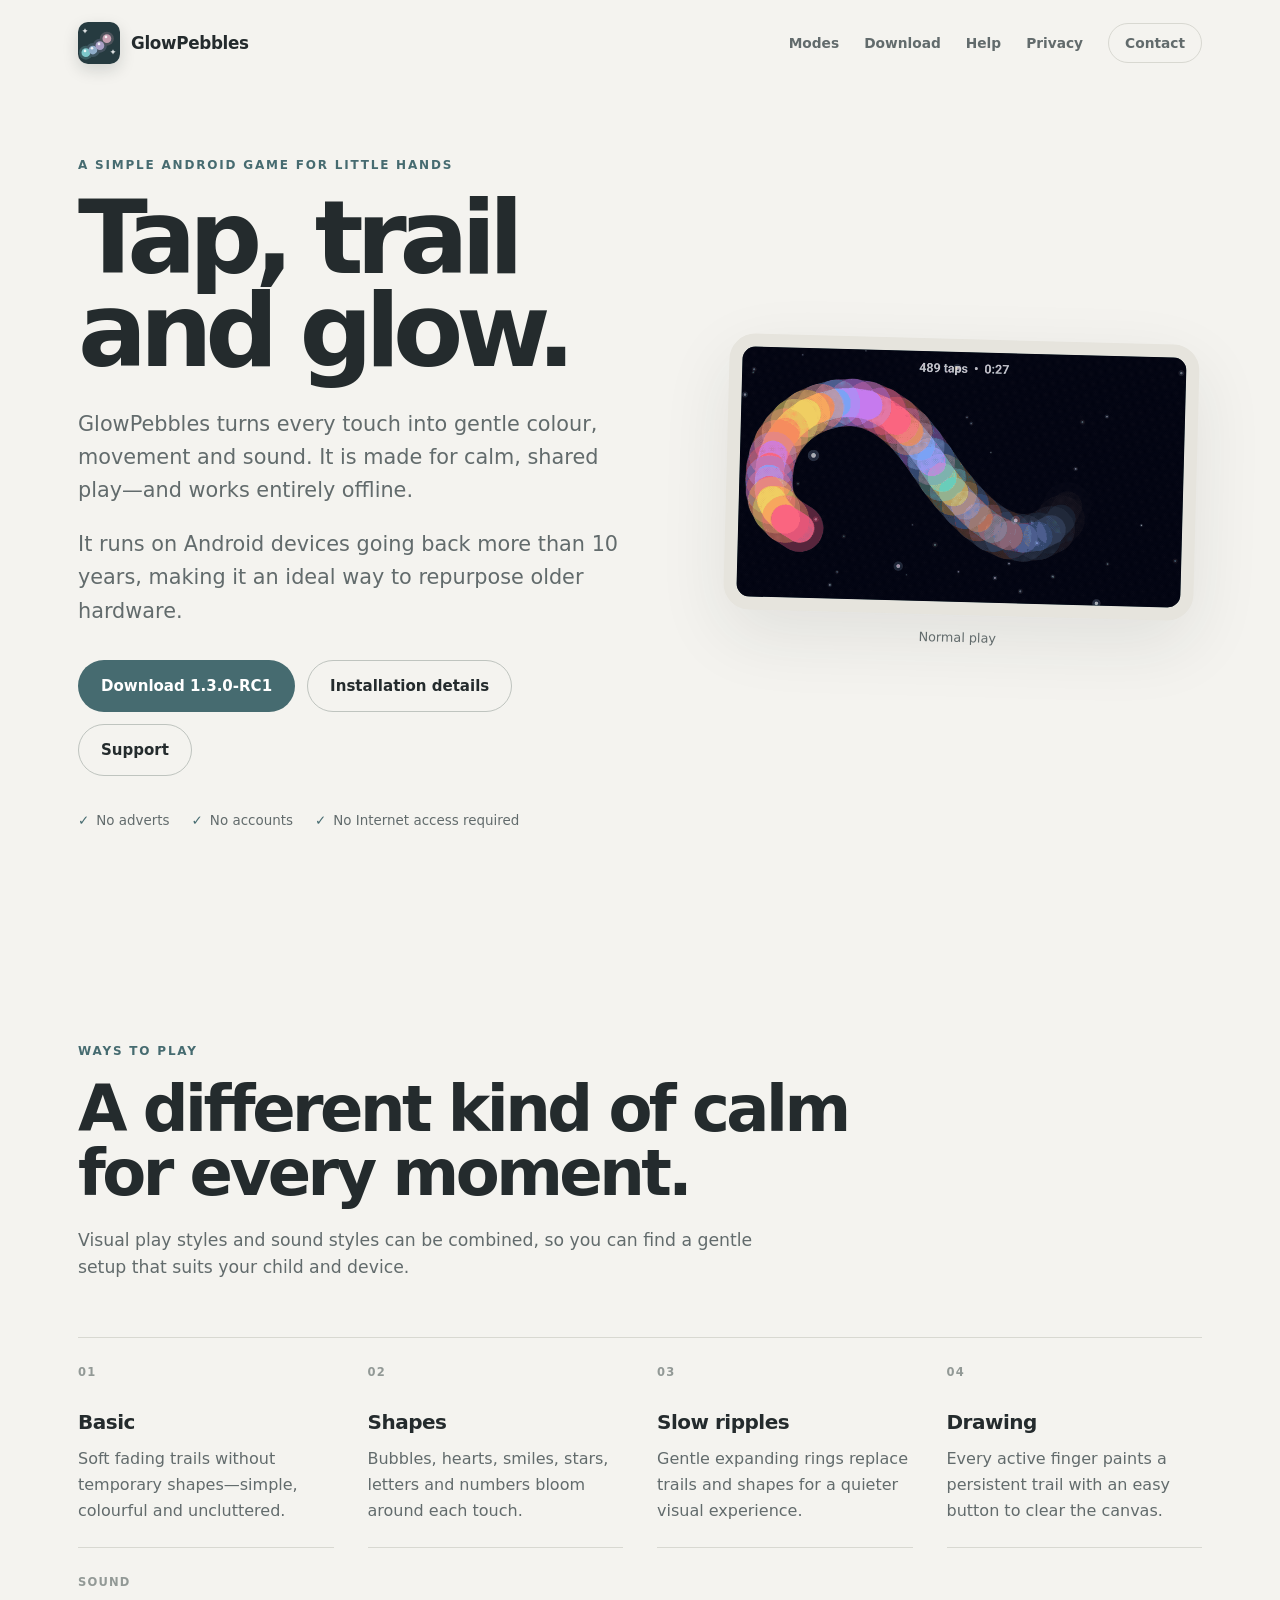
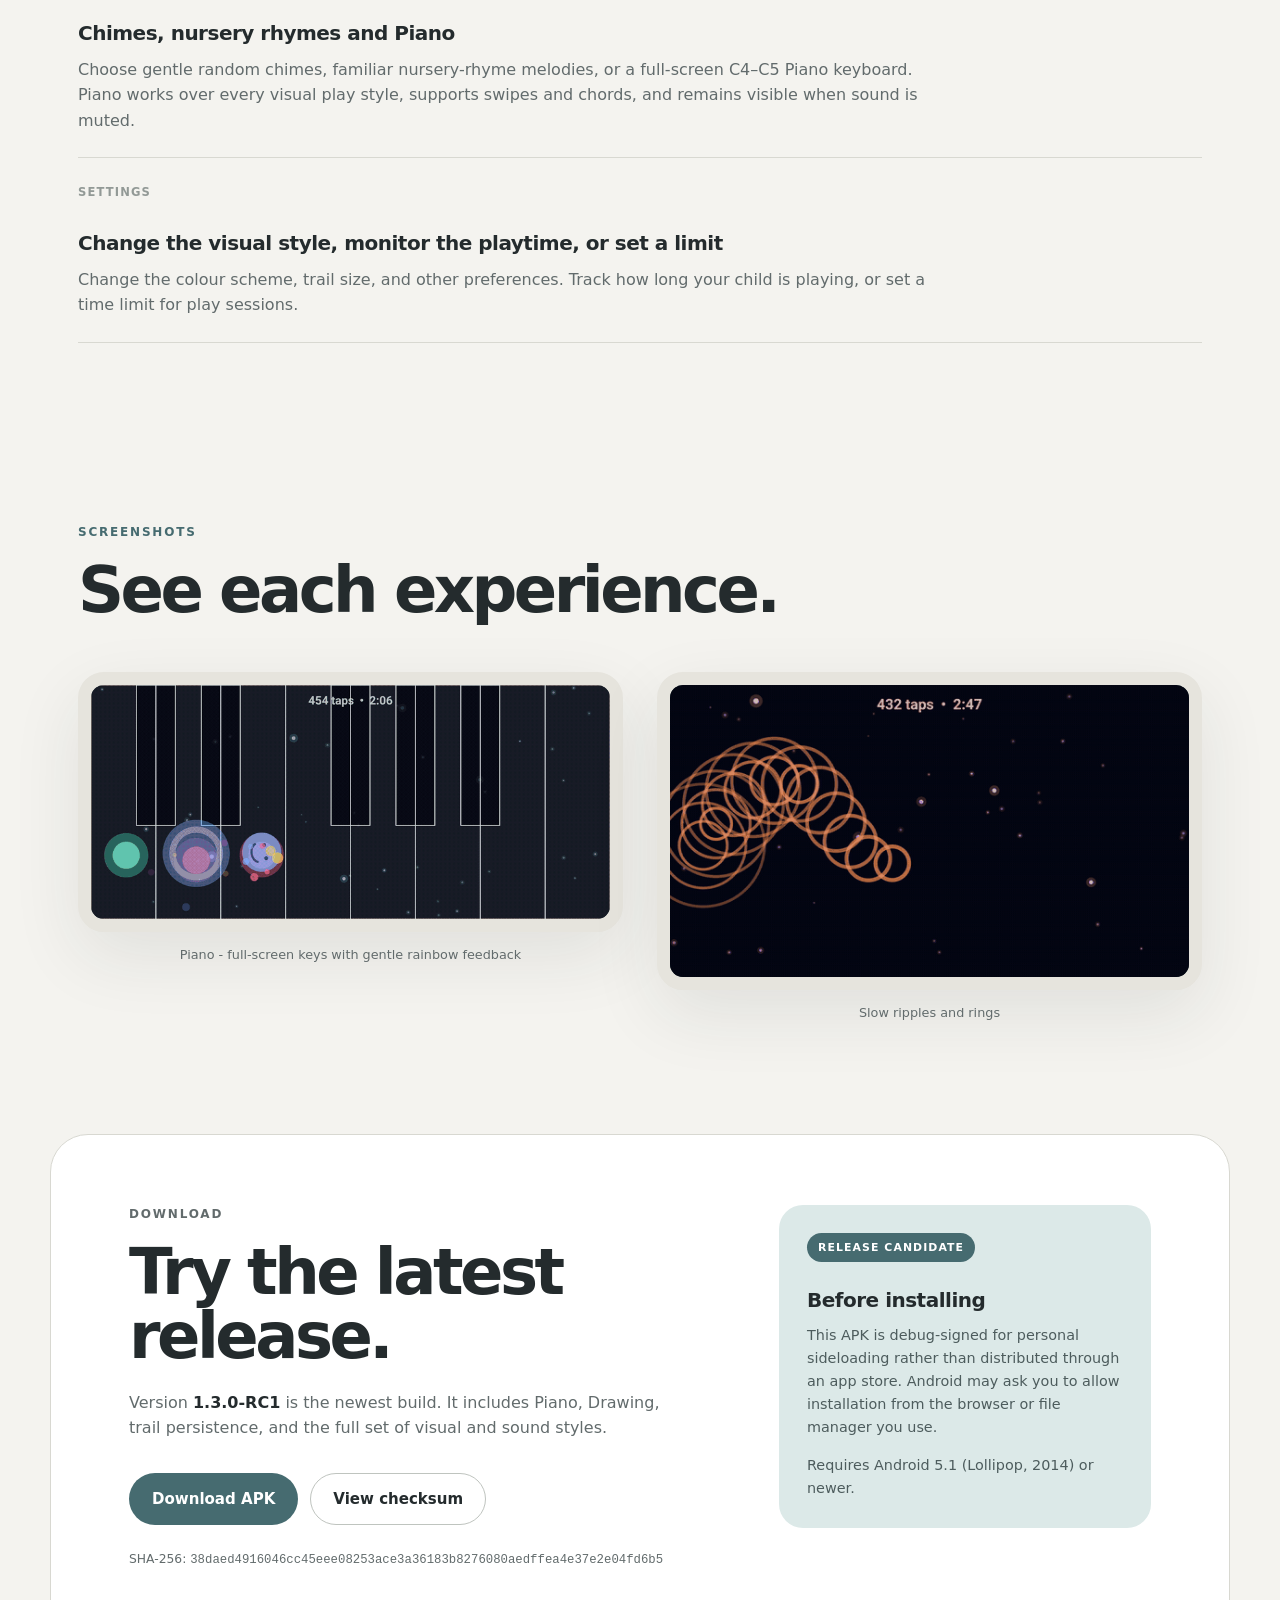
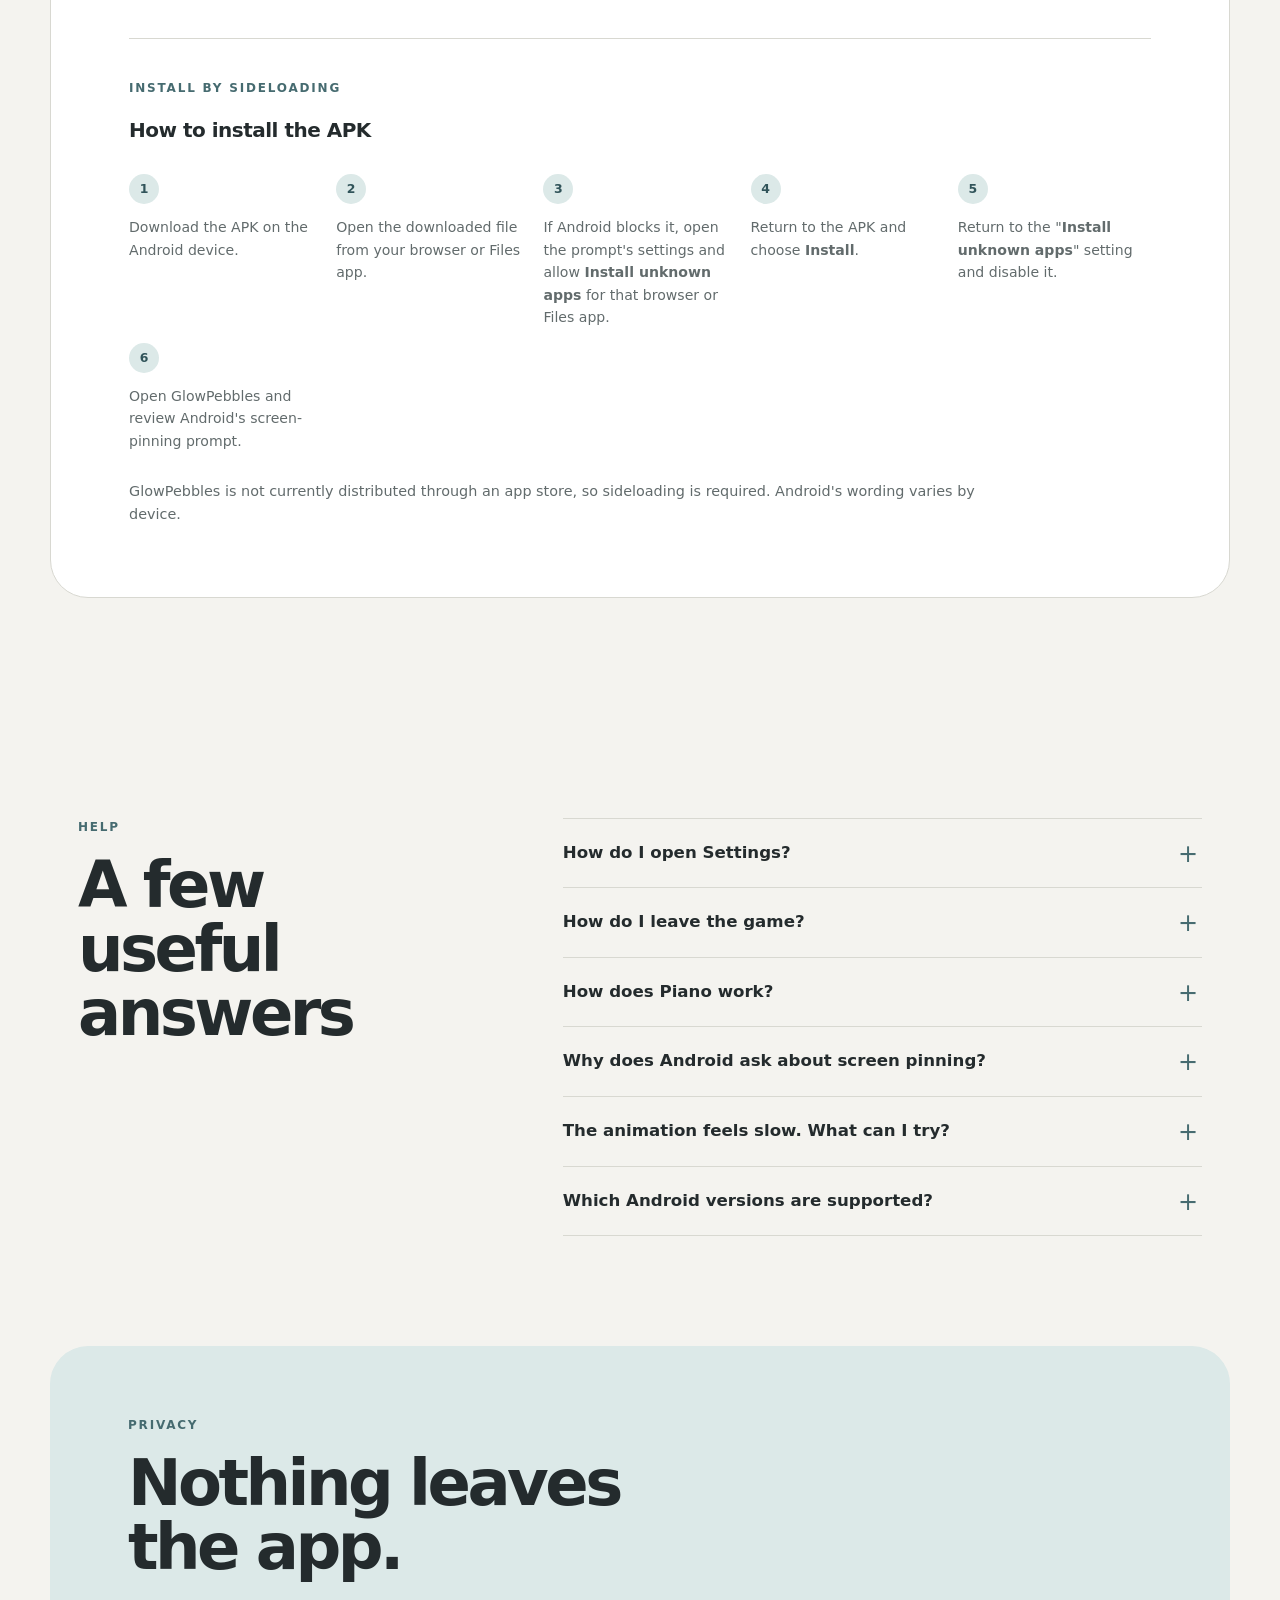
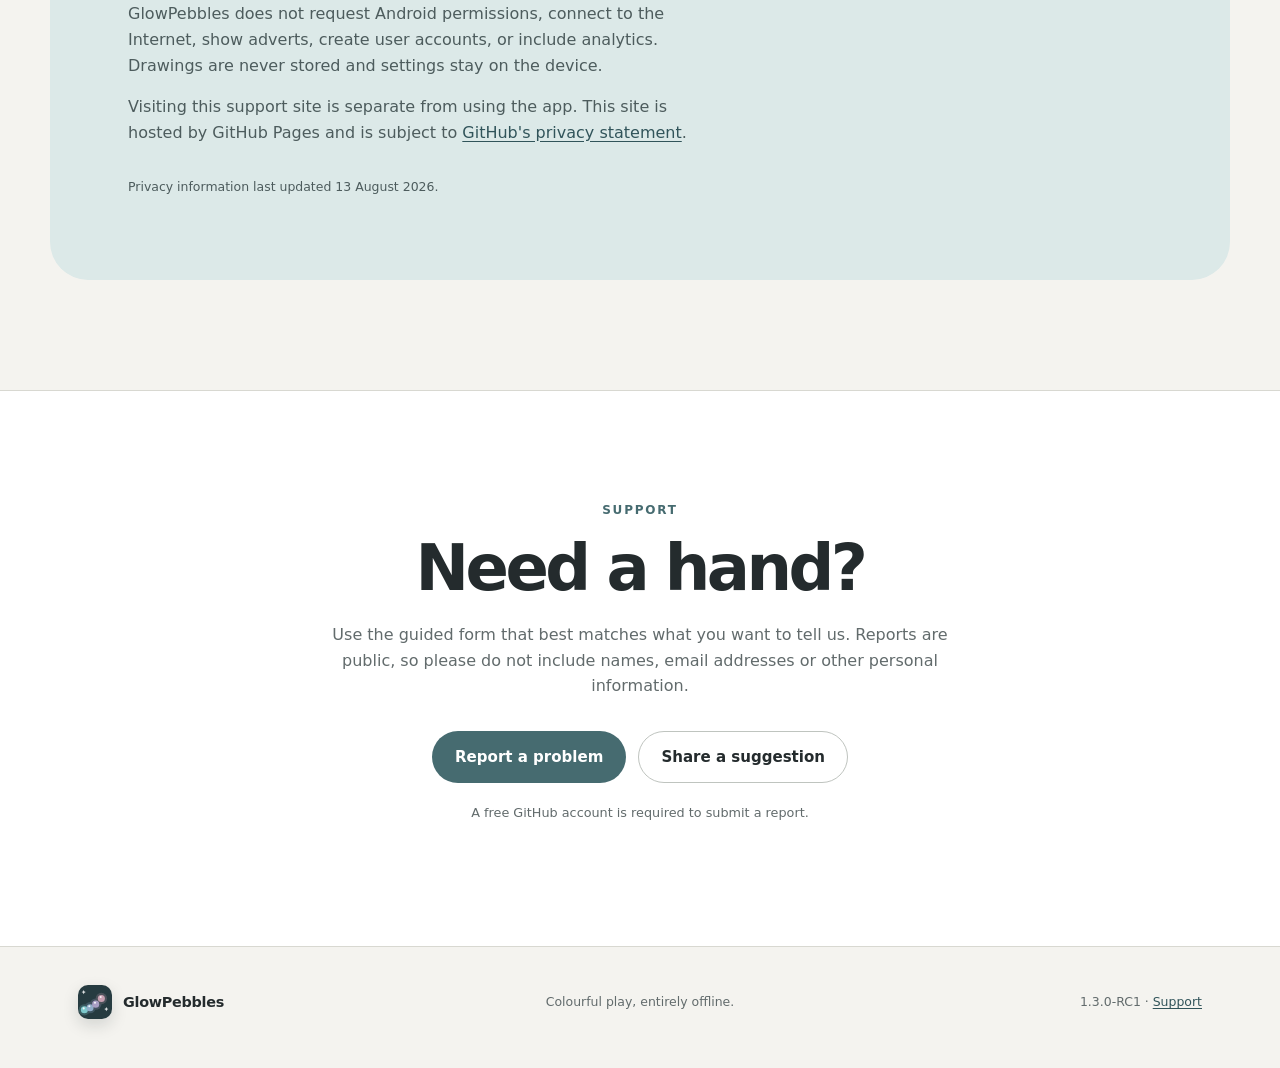
==== commit 90c40818: "Added new screenshots; update site text" ====
--- a/index.html
+++ b/index.html
@@ -30,22 +30,23 @@
         <p class="eyebrow">A simple Android game for little hands</p>
         <h1 id="hero-title">Tap, trail and glow.</h1>
         <p class="lede">GlowPebbles turns every touch into gentle colour, movement and sound. It is made for calm, shared play&mdash;and works entirely offline.</p>
+        <p class="lede">It runs on Android devices going back more than 10 years, making it an ideal way to repurpose older hardware.</p>
         <div class="actions">
           <a class="button primary" href="downloads/GlowPebbles-latest.apk" download>Download 1.3.0-RC1</a>
           <a class="button secondary" href="#download">Installation details</a>
+          <a class="button secondary" href="#help">Support</a>
         </div>
         <ul class="trust-list" aria-label="Key details">
           <li>No adverts</li>
           <li>No accounts</li>
-          <li>No Internet permission</li>
+          <li>No Internet access required</li>
         </ul>
       </div>
       <figure class="screenshot-frame screenshot-hero">
-        <div class="screenshot-placeholder">
-          <img src="assets/icon.svg" alt="" width="54" height="54">
-          <strong>Normal play animation</strong>
-          <span>Placeholder for <code>assets/screenshots/normal-play.gif</code></span>
-        </div>
+        <picture>
+          <source media="(prefers-reduced-motion: reduce)" srcset="assets/screenshots/normal-play.jpg">
+          <img class="screenshot-media" src="assets/screenshots/normal-play.gif" alt="Colourful fading trails following several touches across the starry play surface" width="800" height="450">
+        </picture>
         <figcaption>Normal play</figcaption>
       </figure>
     </section>
@@ -54,7 +55,7 @@
       <div class="section-heading">
         <p class="eyebrow">Ways to play</p>
         <h2 id="modes-title">A different kind of calm for every moment.</h2>
-        <p class="section-intro">Visual play styles and sound styles can be combined, so caregivers can find a gentle setup that suits the child and device.</p>
+        <p class="section-intro">Visual play styles and sound styles can be combined, so you can find a gentle setup that suits your child and device.</p>
       </div>
       <div class="mode-grid">
         <article>
@@ -75,12 +76,17 @@
         <article>
           <span class="feature-number">04</span>
           <h3>Drawing</h3>
-          <p>Every active finger paints a persistent trail. A caregiver-only hold clears the canvas.</p>
+          <p>Every active finger paints a persistent trail with an easy button to clear the canvas.</p>
         </article>
         <article class="mode-wide">
           <span class="feature-number">Sound</span>
           <h3>Chimes, nursery rhymes and Piano</h3>
-          <p>Choose gentle random chimes, familiar nursery-rhyme melodies, or a full-screen C4&ndash;C5 Piano keyboard. Piano works over every visual play style, supports swipes and five-finger chords, and remains visible when sound is muted.</p>
+          <p>Choose gentle random chimes, familiar nursery-rhyme melodies, or a full-screen C4&ndash;C5 Piano keyboard. Piano works over every visual play style, supports swipes and chords, and remains visible when sound is muted.</p>
+        </article>
+                <article class="mode-wide">
+          <span class="feature-number">Settings</span>
+          <h3>Change the visual style, monitor the playtime, or set a limit</h3>
+          <p>Change the colour scheme, trail size, and other preferences. Track how long your child is playing, or set a time limit for play sessions.</p>
         </article>
       </div>
     </section>
@@ -89,26 +95,21 @@
       <div class="section-heading">
         <p class="eyebrow">Screenshots</p>
         <h2 id="screenshots-title">See each experience.</h2>
-        <p class="section-intro">The large Normal play animation above and these two spaces are ready for short, gently paced GIF captures from the app.</p>
       </div>
       <div class="screenshot-grid">
         <figure class="screenshot-frame">
-          <div class="screenshot-placeholder piano-placeholder">
-            <span class="piano-keys" aria-hidden="true"><i></i><i></i><i></i><i></i><i></i><i></i><i></i><i></i></span>
-            <strong>Piano mode animation</strong>
-            <span>Placeholder for <code>assets/screenshots/piano.gif</code></span>
-          </div>
-          <figcaption>Piano &mdash; full-screen keys with gentle rainbow feedback</figcaption>
+          <picture>
+            <source media="(prefers-reduced-motion: reduce)" srcset="assets/screenshots/piano.jpg">
+            <img class="screenshot-media" src="assets/screenshots/piano.gif" alt="Touches and a swipe playing notes across the full-width Piano keyboard" width="800" height="360" loading="lazy">
+          </picture>
+          <figcaption>Piano - full-screen keys with gentle rainbow feedback</figcaption>
         </figure>
         <figure class="screenshot-frame">
-          <div class="screenshot-placeholder ripple-placeholder">
-            <span class="ripple-ring ring-one" aria-hidden="true"></span>
-            <span class="ripple-ring ring-two" aria-hidden="true"></span>
-            <span class="ripple-ring ring-three" aria-hidden="true"></span>
-            <strong>Slow ripples animation</strong>
-            <span>Placeholder for <code>assets/screenshots/ripples.gif</code></span>
-          </div>
-          <figcaption>Slow ripples &mdash; spacious expanding rings</figcaption>
+          <picture>
+            <source media="(prefers-reduced-motion: reduce)" srcset="assets/screenshots/ripples.jpg">
+            <img class="screenshot-media" src="assets/screenshots/ripples.gif" alt="Coloured rings expanding slowly from several touches on the starry play surface" width="560" height="315" loading="lazy">
+          </picture>
+          <figcaption>Slow ripples and rings</figcaption>
         </figure>
       </div>
     </section>
@@ -116,8 +117,8 @@
     <section class="section download" id="download" aria-labelledby="download-title">
       <div class="download-copy">
         <p class="eyebrow">Download</p>
-        <h2 id="download-title">Try the latest candidate.</h2>
-        <p>Version <strong><!-- release-version -->1.3.0-RC1<!-- /release-version --></strong> is the newest personal-sideload build. It includes Piano, Drawing, trail persistence, and the full set of visual and sound styles.</p>
+        <h2 id="download-title">Try the latest release.</h2>
+        <p>Version <strong><!-- release-version -->1.3.0-RC1<!-- /release-version --></strong> is the newest build. It includes Piano, Drawing, trail persistence, and the full set of visual and sound styles.</p>
         <div class="actions">
           <a class="button primary" href="downloads/GlowPebbles-latest.apk" download>Download APK</a>
           <a class="button secondary" href="downloads/SHA256SUMS.txt">View checksum</a>
@@ -128,8 +129,7 @@
         <span class="status-badge">Release candidate</span>
         <h3>Before installing</h3>
         <p>This APK is debug-signed for personal sideloading rather than distributed through an app store. Android may ask you to allow installation from the browser or file manager you use.</p>
-        <p>The automated test and device matrix has passed. Comfortable audible sound, real digitizer multi-touch, and Android's user-controlled pin/unpin flow remain manual checks before final 1.3.0.</p>
-        <p>Requires Android 5.1 or newer.</p>
+        <p>Requires Android 5.1 (Lollipop, 2014) or newer.</p>
       </aside>
       <div class="install-guide">
         <p class="eyebrow">Install by sideloading</p>
@@ -139,9 +139,10 @@
           <li>Open the downloaded file from your browser or Files app.</li>
           <li>If Android blocks it, open the prompt's settings and allow <strong>Install unknown apps</strong> for that browser or Files app.</li>
           <li>Return to the APK and choose <strong>Install</strong>.</li>
+          <li>Return to the "<strong>Install unknown apps</strong>" setting and disable it.</li>
           <li>Open GlowPebbles and review Android's screen-pinning prompt.</li>
         </ol>
-        <p>GlowPebbles is not currently distributed through an app store, so sideloading is required. Android's wording varies by device. You can turn off the browser or Files app's installation permission again after installing.</p>
+        <p>GlowPebbles is not currently distributed through an app store, so sideloading is required. Android's wording varies by device.</p>
       </div>
     </section>
 
@@ -152,7 +153,7 @@
       </div>
       <div class="faq-list">
         <details>
-          <summary>How do I open caregiver Settings?</summary>
+          <summary>How do I open Settings?</summary>
           <p>Hold one finger in each top corner for three continuous seconds. Moving or lifting either finger cancels the gesture.</p>
         </details>
         <details>
@@ -165,15 +166,15 @@
         </details>
         <details>
           <summary>Why does Android ask about screen pinning?</summary>
-          <p>Screen pinning helps keep GlowPebbles in front during play. Android controls how pinning is enabled and disabled; the wording varies by device.</p>
+          <p>Screen pinning helps keep GlowPebbles in front during play and prevents accidentally opening swipe menus. Android controls how pinning is enabled and disabled; the wording varies by device.</p>
         </details>
         <details>
           <summary>The animation feels slow. What can I try?</summary>
-          <p>In Settings, open <strong>Device &amp; About</strong> and select the Low performance preset. Basic and Slow ripples are also inexpensive choices for older hardware.</p>
+          <p>In Settings, open <strong>Play</strong> and select the Low performance preset. Basic and Slow ripples are also less demanding on older hardware.</p>
         </details>
         <details>
           <summary>Which Android versions are supported?</summary>
-          <p>GlowPebbles supports Android 5.1 (API 22) and newer. The current public download is the 1.3.0-RC1 release candidate; version 1.2.0 remains the stable packaged build.</p>
+          <p>GlowPebbles supports Android 5.1 (API 22) and newer. The current public download is 1.3.0-RC1.</p>
         </details>
       </div>
     </section>
@@ -182,7 +183,7 @@
       <div class="privacy-copy">
         <p class="eyebrow">Privacy</p>
         <h2 id="privacy-title">Nothing leaves the app.</h2>
-        <p>GlowPebbles does not request Android permissions, connect to the Internet, show adverts, create user accounts, or include analytics. Settings and the lifetime tap count stay on the device.</p>
+        <p>GlowPebbles does not request Android permissions, connect to the Internet, show adverts, create user accounts, or include analytics. Drawings are never stored and settings stay on the device.</p>
         <p>Visiting this support site is separate from using the app. This site is hosted by GitHub Pages and is subject to <a href="https://docs.github.com/en/site-policy/privacy-policies/github-general-privacy-statement" rel="external">GitHub's privacy statement</a>.</p>
         <p class="updated">Privacy information last updated 13 August 2026.</p>
       </div>
--- a/assets/site.css
+++ b/assets/site.css
@@ -56,11 +56,8 @@
 
 .screenshot-frame { margin: 0; min-width: 0; }
 .screenshot-hero { max-width: 470px; transform: rotate(1.5deg); width: 100%; }
-.screenshot-placeholder { align-items: center; aspect-ratio: 16 / 10; background: radial-gradient(circle at 30% 30%, rgba(255,255,255,.75) 0 1px, transparent 2px), radial-gradient(circle at 72% 28%, rgba(255,255,255,.6) 0 1px, transparent 2px), linear-gradient(145deg, #455b60, #2d4146); border: 13px solid #e6e4dd; border-radius: 26px; box-shadow: var(--shadow); color: rgba(255,255,255,.84); display: flex; flex-direction: column; gap: 12px; justify-content: center; overflow: hidden; padding: 28px; position: relative; text-align: center; }
-.screenshot-placeholder::after { border: 1px dashed rgba(255,255,255,.34); border-radius: 13px; content: ""; inset: 19px; pointer-events: none; position: absolute; }
-.screenshot-placeholder strong { color: white; font-size: 1.02rem; position: relative; z-index: 2; }
-.screenshot-placeholder span { font-size: .75rem; position: relative; z-index: 2; }
-.screenshot-placeholder code { color: inherit; overflow-wrap: anywhere; }
+.screenshot-frame picture { display: block; }
+.screenshot-media { background: #2d4146; border: 13px solid #e6e4dd; border-radius: 26px; box-shadow: var(--shadow); display: block; height: auto; width: 100%; }
 .screenshot-frame figcaption { color: var(--muted); font-size: .8rem; margin-top: 13px; text-align: center; }
 
 .mode-grid { border-top: 1px solid var(--line); display: grid; gap: 0 34px; grid-template-columns: repeat(4, 1fr); margin-top: 55px; }
@@ -71,12 +68,6 @@
 
 .screenshot-section { padding-top: 70px; }
 .screenshot-grid { display: grid; gap: 34px; grid-template-columns: 1fr 1fr; margin-top: 50px; }
-.screenshot-grid .screenshot-placeholder { aspect-ratio: 16 / 9; }
-.piano-keys { bottom: 38px; display: grid !important; grid-template-columns: repeat(8, 1fr); height: 46%; left: 36px; opacity: .28; position: absolute !important; right: 36px; }
-.piano-keys i { background: #f7f6f0; border: 1px solid #34494d; }
-.ripple-ring { border: 2px solid rgba(207,231,230,.38); border-radius: 50%; height: 110px; position: absolute !important; width: 110px; }
-.ring-two { height: 180px; width: 180px; }
-.ring-three { height: 250px; width: 250px; }
 
 .download { align-items: start; background: var(--white); border: 1px solid var(--line); border-radius: 38px; display: grid; gap: 55px 9%; grid-template-columns: 1.2fr .8fr; margin-bottom: 110px; padding: 70px 78px; }
 .download-copy > p { color: var(--muted); }
@@ -145,8 +136,7 @@
   h1 { font-size: 3.55rem; }
   .mode-grid, .install-guide ol { grid-template-columns: 1fr; }
   .mode-wide { grid-column: auto; }
-  .screenshot-placeholder { border-width: 8px; padding: 18px; }
-  .screenshot-placeholder code { display: none; }
+  .screenshot-media { border-width: 8px; }
   .download { padding-left: 20px; padding-right: 20px; }
 }
 
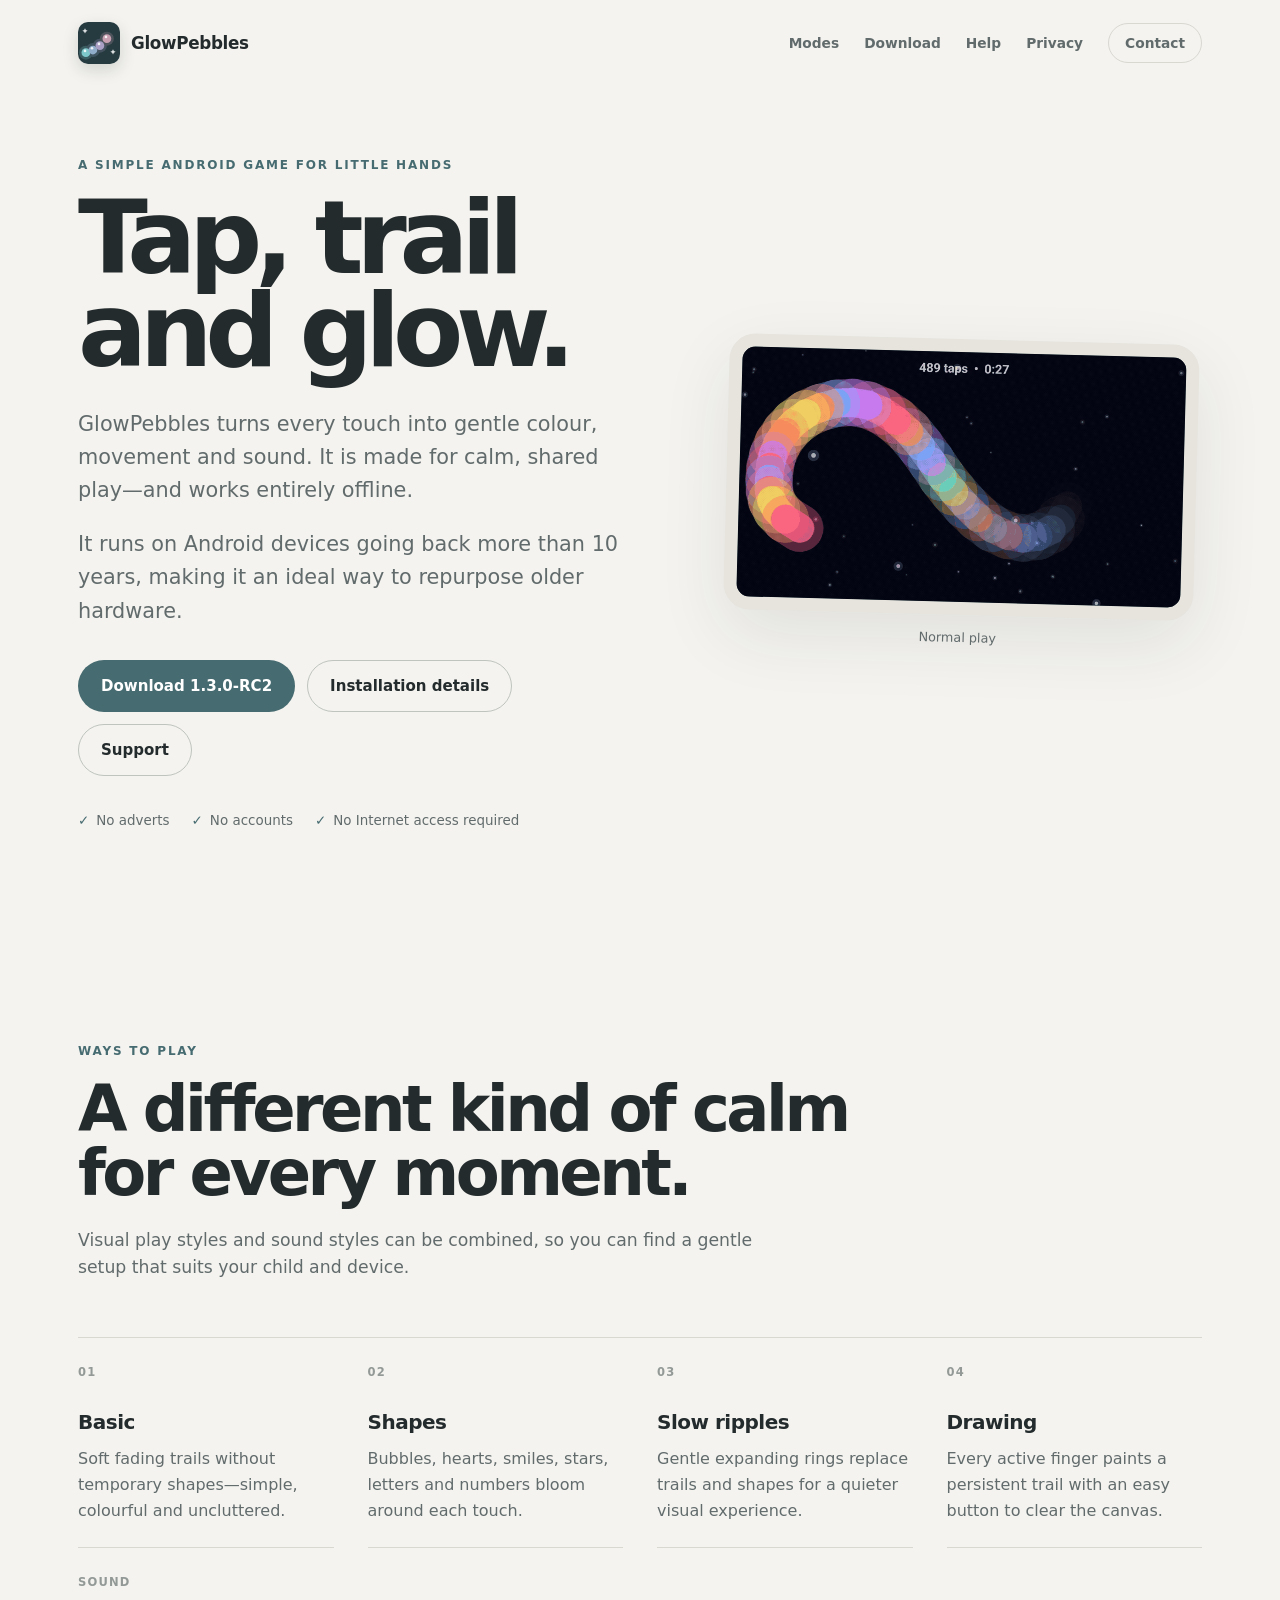
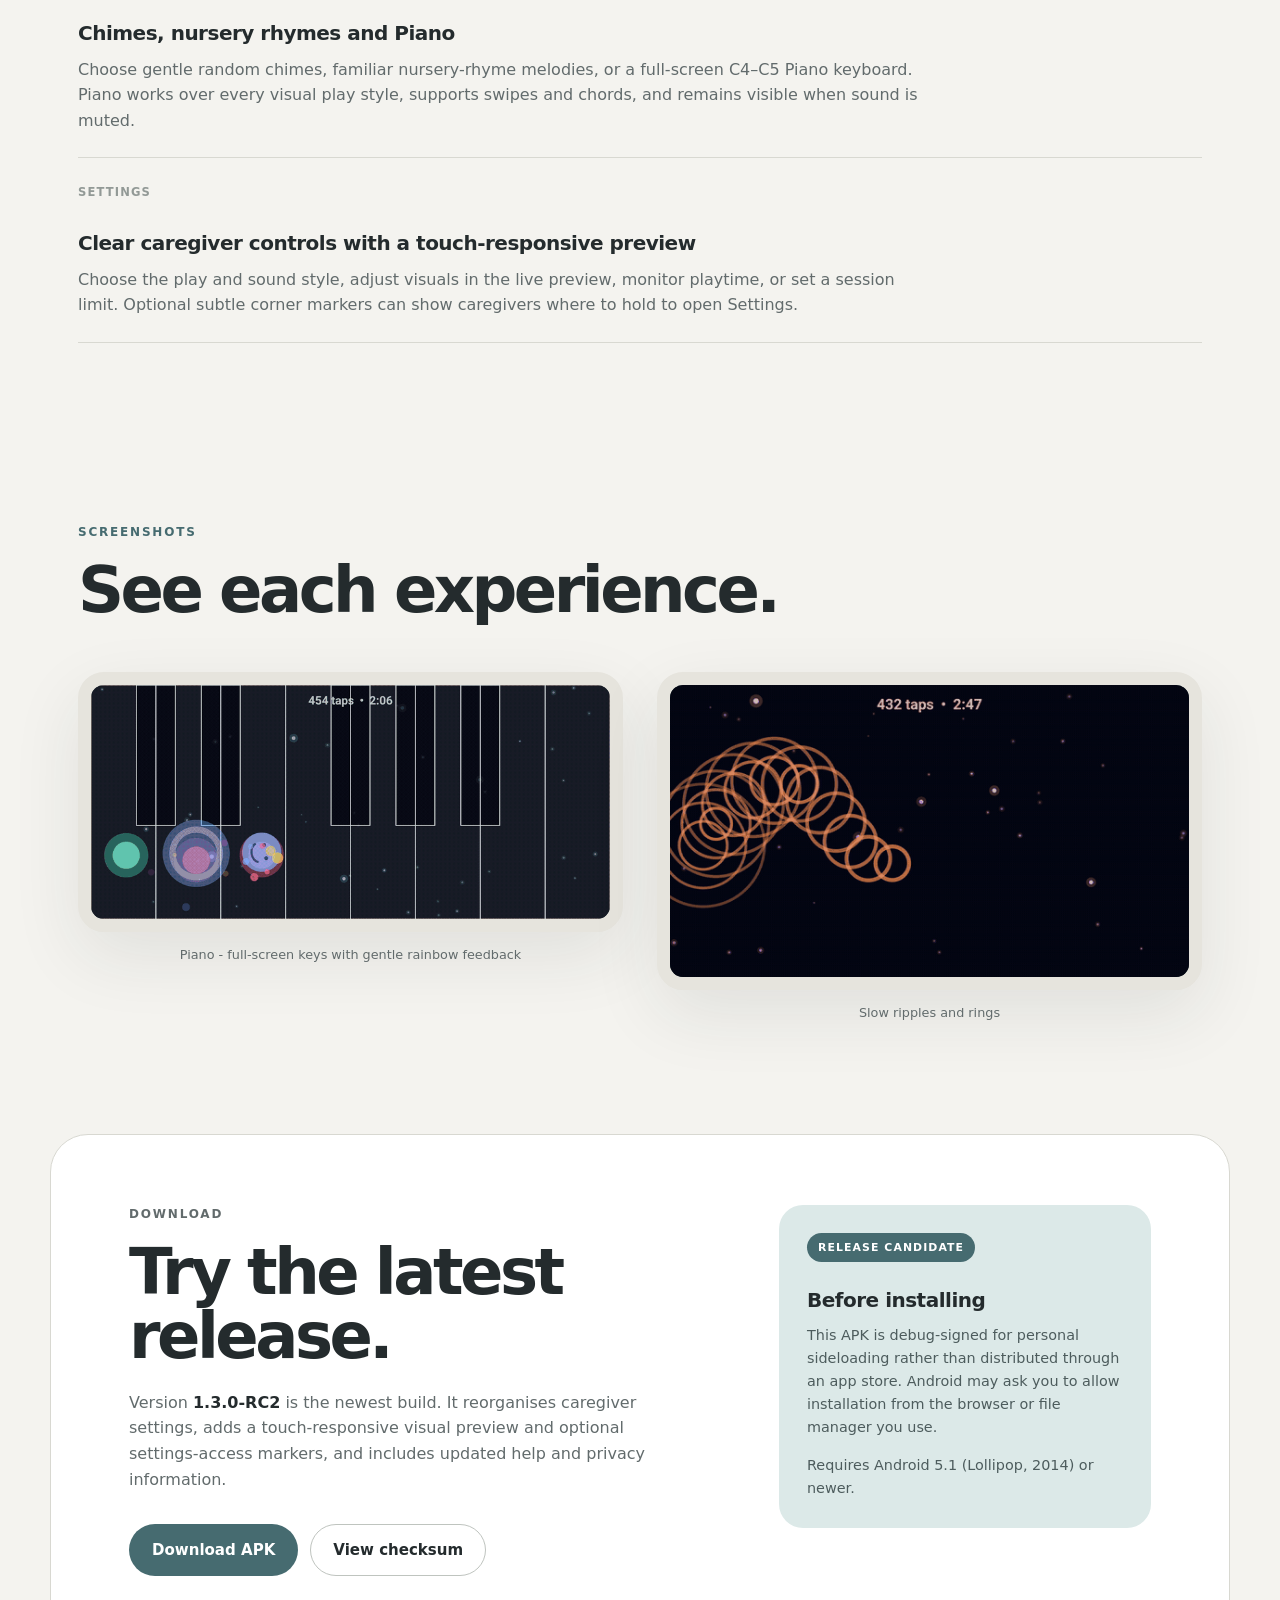
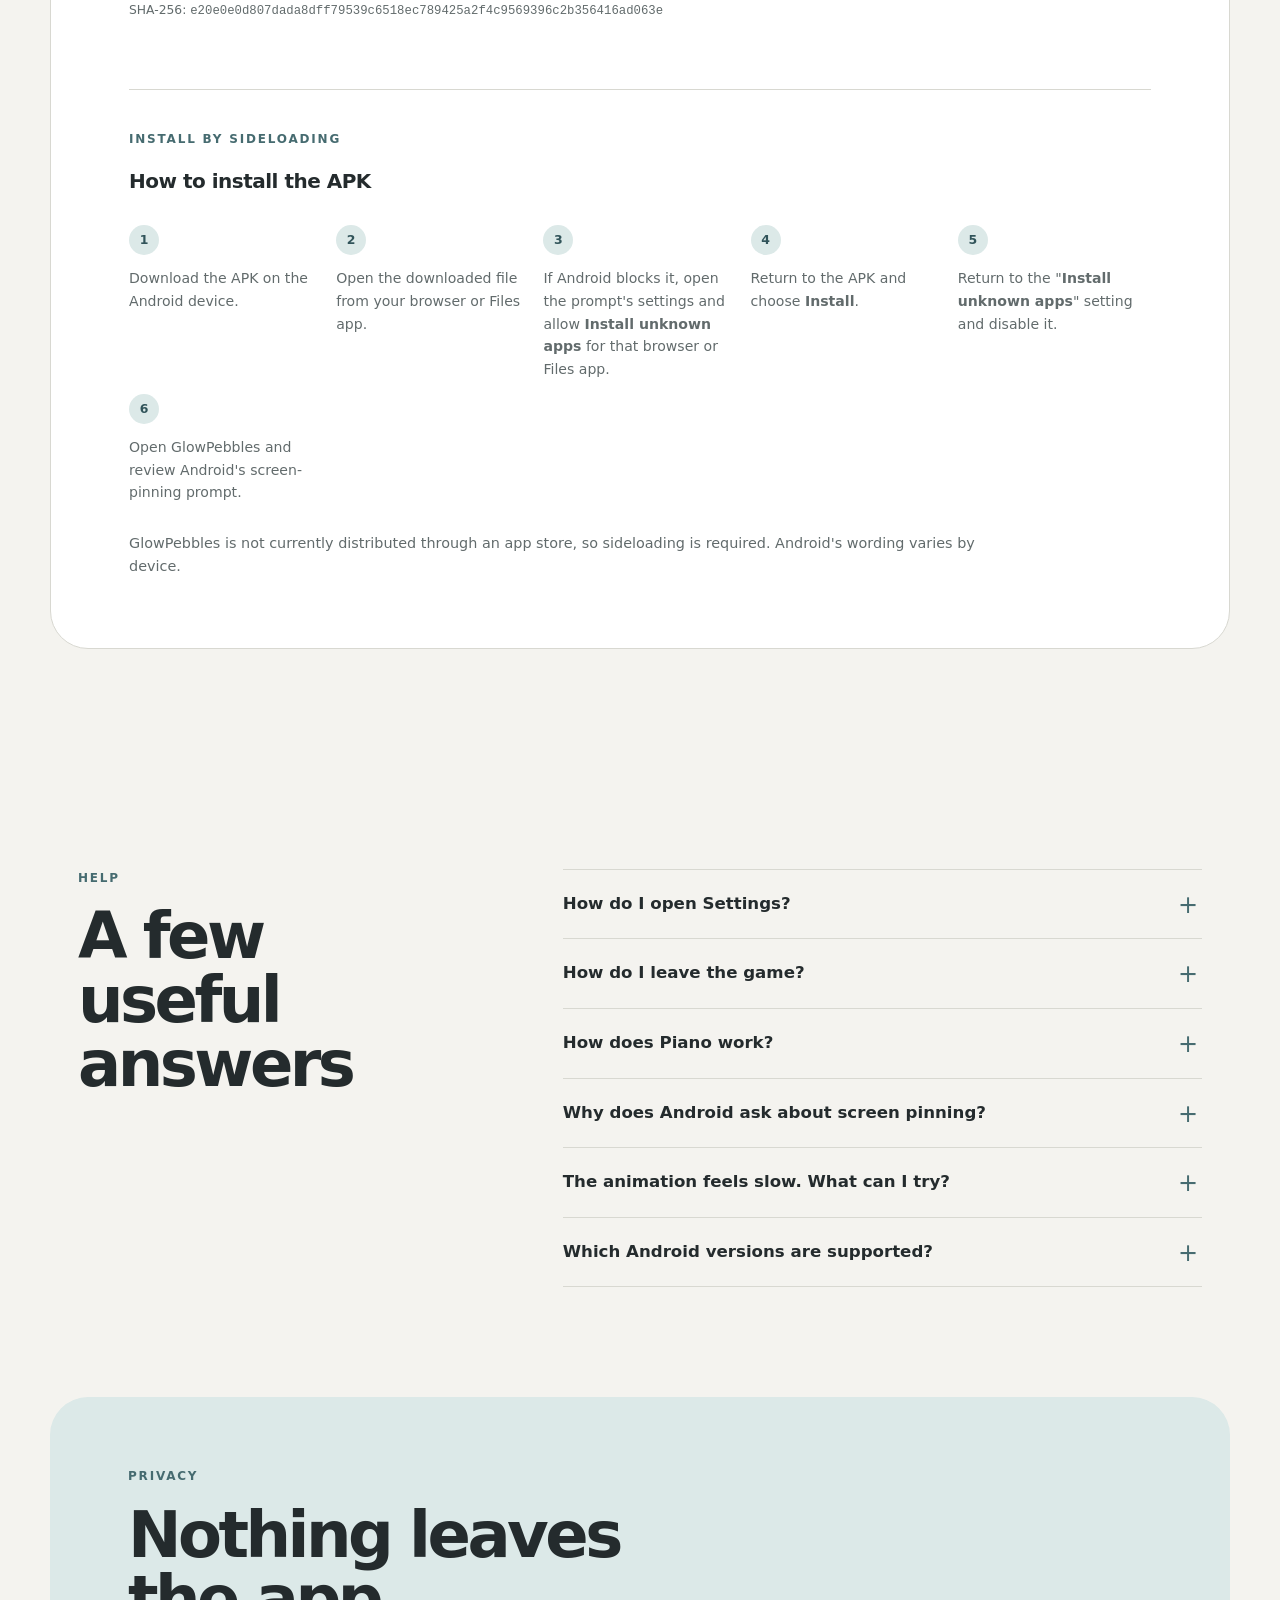
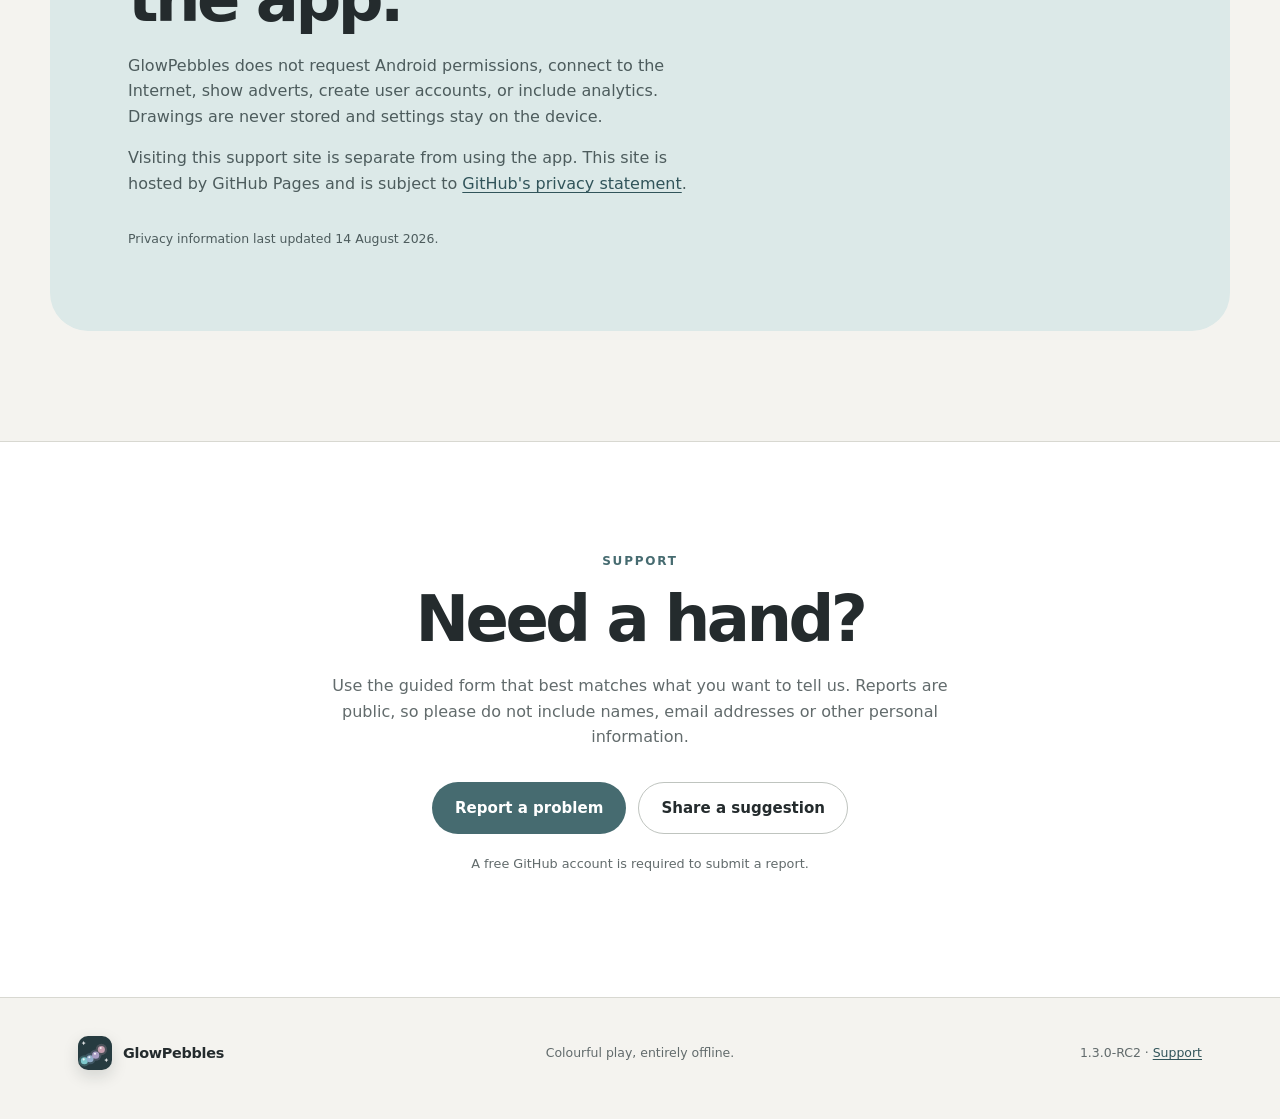
==== commit a6427537: "Publish GlowPebbles 1.3.0-RC2" ====
--- a/index.html
+++ b/index.html
@@ -32,7 +32,7 @@
         <p class="lede">GlowPebbles turns every touch into gentle colour, movement and sound. It is made for calm, shared play&mdash;and works entirely offline.</p>
         <p class="lede">It runs on Android devices going back more than 10 years, making it an ideal way to repurpose older hardware.</p>
         <div class="actions">
-          <a class="button primary" href="downloads/GlowPebbles-latest.apk" download>Download 1.3.0-RC1</a>
+          <a class="button primary" href="downloads/GlowPebbles-latest.apk" download>Download 1.3.0-RC2</a>
           <a class="button secondary" href="#download">Installation details</a>
           <a class="button secondary" href="#help">Support</a>
         </div>
@@ -83,10 +83,10 @@
           <h3>Chimes, nursery rhymes and Piano</h3>
           <p>Choose gentle random chimes, familiar nursery-rhyme melodies, or a full-screen C4&ndash;C5 Piano keyboard. Piano works over every visual play style, supports swipes and chords, and remains visible when sound is muted.</p>
         </article>
-                <article class="mode-wide">
+        <article class="mode-wide">
           <span class="feature-number">Settings</span>
-          <h3>Change the visual style, monitor the playtime, or set a limit</h3>
-          <p>Change the colour scheme, trail size, and other preferences. Track how long your child is playing, or set a time limit for play sessions.</p>
+          <h3>Clear caregiver controls with a touch-responsive preview</h3>
+          <p>Choose the play and sound style, adjust visuals in the live preview, monitor playtime, or set a session limit. Optional subtle corner markers can show caregivers where to hold to open Settings.</p>
         </article>
       </div>
     </section>
@@ -118,12 +118,12 @@
       <div class="download-copy">
         <p class="eyebrow">Download</p>
         <h2 id="download-title">Try the latest release.</h2>
-        <p>Version <strong><!-- release-version -->1.3.0-RC1<!-- /release-version --></strong> is the newest build. It includes Piano, Drawing, trail persistence, and the full set of visual and sound styles.</p>
+        <p>Version <strong><!-- release-version -->1.3.0-RC2<!-- /release-version --></strong> is the newest build. It reorganises caregiver settings, adds a touch-responsive visual preview and optional settings-access markers, and includes updated help and privacy information.</p>
         <div class="actions">
           <a class="button primary" href="downloads/GlowPebbles-latest.apk" download>Download APK</a>
           <a class="button secondary" href="downloads/SHA256SUMS.txt">View checksum</a>
         </div>
-        <p class="checksum">SHA-256: <code><!-- release-sha256 -->38daed4916046cc45eee08253ace3a36183b8276080aedffea4e37e2e04fd6b5<!-- /release-sha256 --></code></p>
+        <p class="checksum">SHA-256: <code><!-- release-sha256 -->e20e0e0d807dada8dff79539c6518ec789425a2f4c9569396c2b356416ad063e<!-- /release-sha256 --></code></p>
       </div>
       <aside class="release-note" aria-label="Release candidate information">
         <span class="status-badge">Release candidate</span>
@@ -170,11 +170,11 @@
         </details>
         <details>
           <summary>The animation feels slow. What can I try?</summary>
-          <p>In Settings, open <strong>Play</strong> and select the Low performance preset. Basic and Slow ripples are also less demanding on older hardware.</p>
+          <p>In Settings, open <strong>Visuals</strong> and select the Low performance preset. Basic and Slow ripples are also less demanding on older hardware.</p>
         </details>
         <details>
           <summary>Which Android versions are supported?</summary>
-          <p>GlowPebbles supports Android 5.1 (API 22) and newer. The current public download is 1.3.0-RC1.</p>
+          <p>GlowPebbles supports Android 5.1 (API 22) and newer. The current public download is 1.3.0-RC2.</p>
         </details>
       </div>
     </section>
@@ -185,7 +185,7 @@
         <h2 id="privacy-title">Nothing leaves the app.</h2>
         <p>GlowPebbles does not request Android permissions, connect to the Internet, show adverts, create user accounts, or include analytics. Drawings are never stored and settings stay on the device.</p>
         <p>Visiting this support site is separate from using the app. This site is hosted by GitHub Pages and is subject to <a href="https://docs.github.com/en/site-policy/privacy-policies/github-general-privacy-statement" rel="external">GitHub's privacy statement</a>.</p>
-        <p class="updated">Privacy information last updated 13 August 2026.</p>
+        <p class="updated">Privacy information last updated 14 August 2026.</p>
       </div>
       <div class="privacy-mark" aria-hidden="true">
         <svg viewBox="0 0 120 120" role="img">
@@ -213,7 +213,7 @@
       <span>GlowPebbles</span>
     </a>
     <p>Colourful play, entirely offline.</p>
-    <p>1.3.0-RC1 &middot; <a href="https://github.com/coastie-uk/GlowPebbles-support/issues">Support</a></p>
+    <p>1.3.0-RC2 &middot; <a href="https://github.com/coastie-uk/GlowPebbles-support/issues">Support</a></p>
   </footer>
 </body>
 </html>
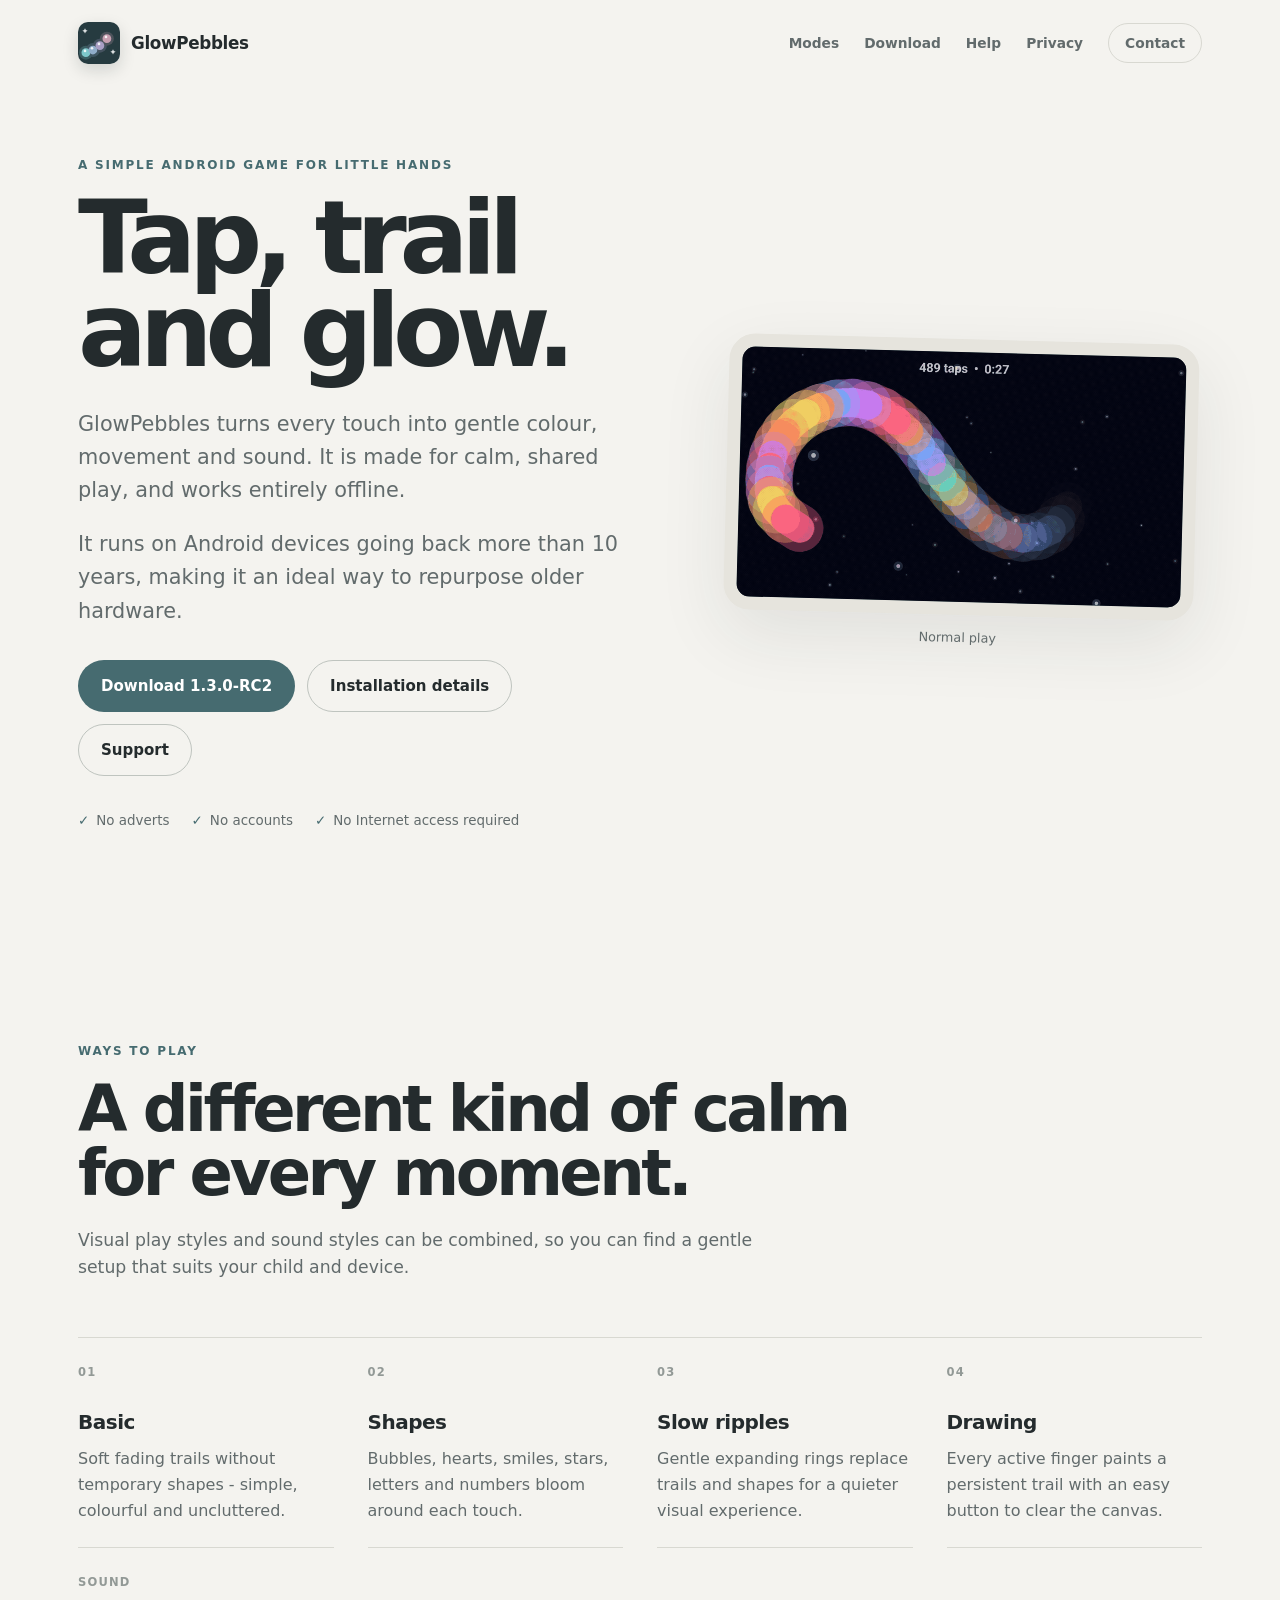
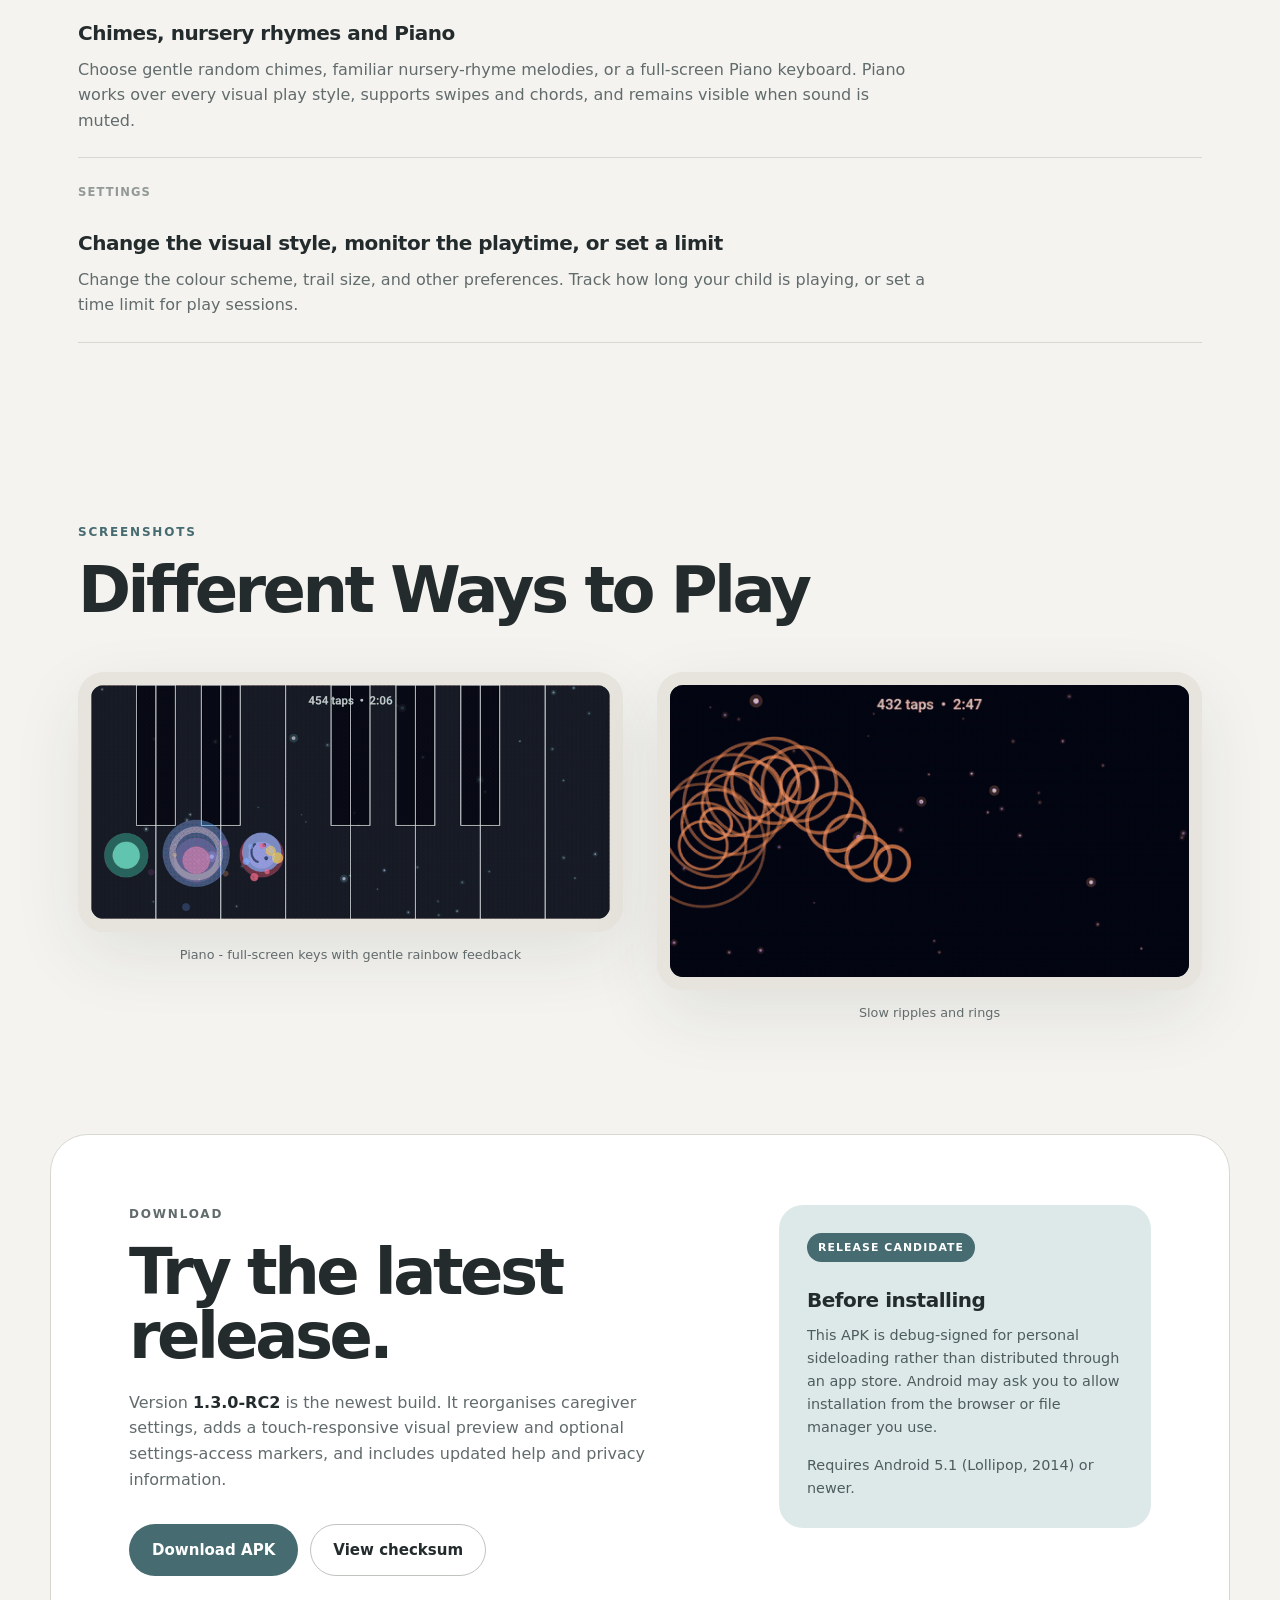
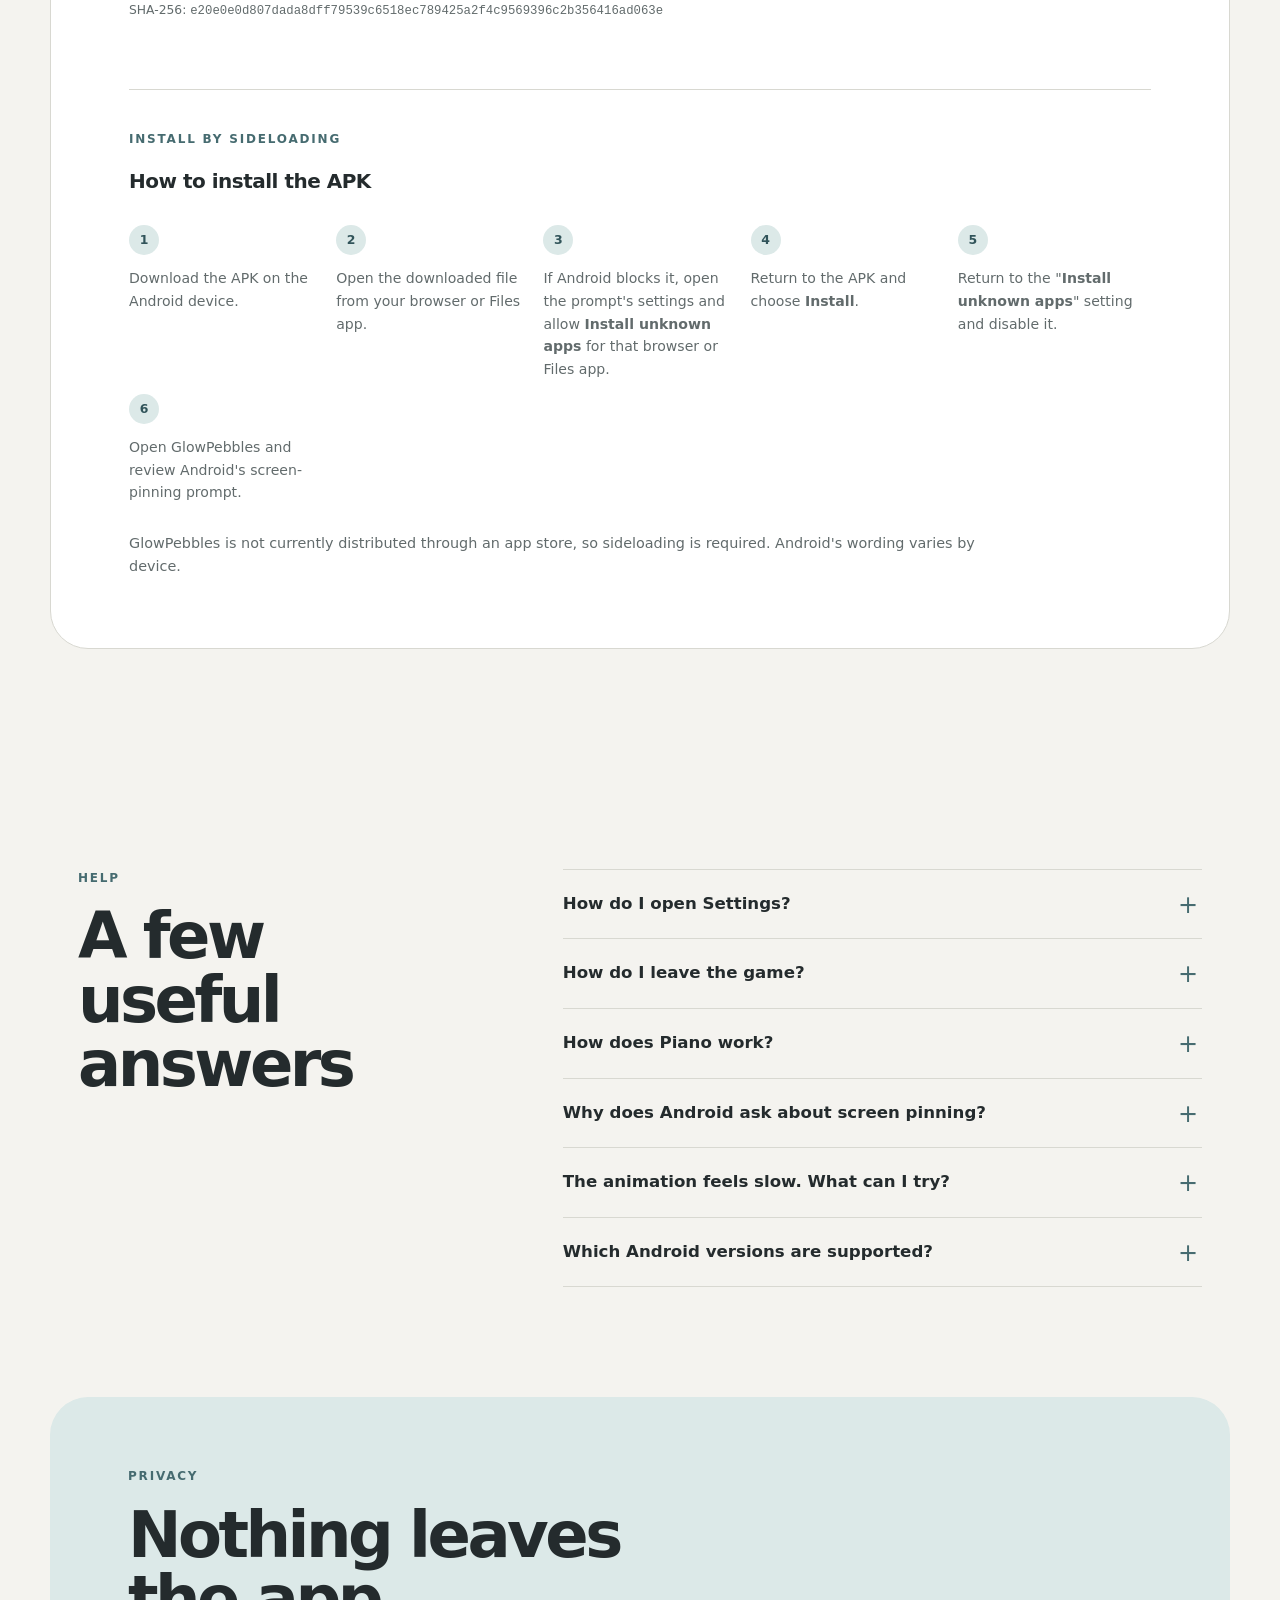
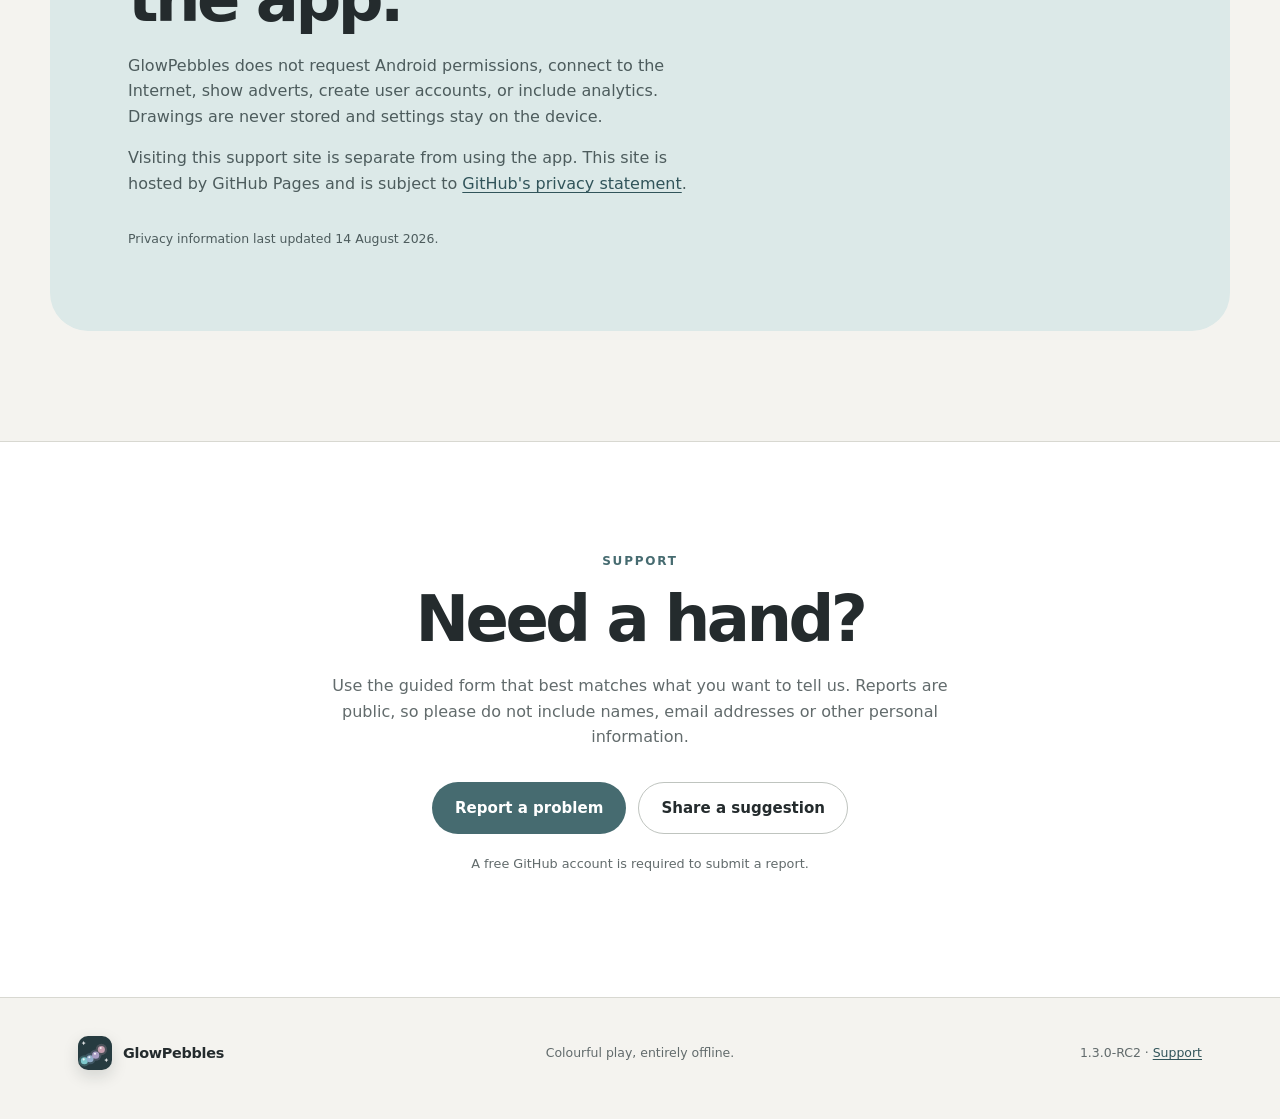
==== commit 25c1fcfe: "Minor edits to website text" ====
--- a/index.html
+++ b/index.html
@@ -5,7 +5,7 @@
   <meta name="viewport" content="width=device-width, initial-scale=1">
   <meta name="description" content="Download GlowPebbles and find support, privacy information, and help for caregivers.">
   <meta name="theme-color" content="#f4f3ef">
-  <title>GlowPebbles &mdash; calm, colourful play</title>
+  <title>GlowPebbles - Calm, Colourful Play</title>
   <link rel="icon" href="assets/icon.svg" type="image/svg+xml">
   <link rel="stylesheet" href="assets/site.css">
 </head>
@@ -29,7 +29,7 @@
       <div class="hero-copy">
         <p class="eyebrow">A simple Android game for little hands</p>
         <h1 id="hero-title">Tap, trail and glow.</h1>
-        <p class="lede">GlowPebbles turns every touch into gentle colour, movement and sound. It is made for calm, shared play&mdash;and works entirely offline.</p>
+        <p class="lede">GlowPebbles turns every touch into gentle colour, movement and sound. It is made for calm, shared play, and works entirely offline.</p>
         <p class="lede">It runs on Android devices going back more than 10 years, making it an ideal way to repurpose older hardware.</p>
         <div class="actions">
           <a class="button primary" href="downloads/GlowPebbles-latest.apk" download>Download 1.3.0-RC2</a>
@@ -61,7 +61,7 @@
         <article>
           <span class="feature-number">01</span>
           <h3>Basic</h3>
-          <p>Soft fading trails without temporary shapes&mdash;simple, colourful and uncluttered.</p>
+          <p>Soft fading trails without temporary shapes - simple, colourful and uncluttered.</p>
         </article>
         <article>
           <span class="feature-number">02</span>
@@ -81,12 +81,12 @@
         <article class="mode-wide">
           <span class="feature-number">Sound</span>
           <h3>Chimes, nursery rhymes and Piano</h3>
-          <p>Choose gentle random chimes, familiar nursery-rhyme melodies, or a full-screen C4&ndash;C5 Piano keyboard. Piano works over every visual play style, supports swipes and chords, and remains visible when sound is muted.</p>
+          <p>Choose gentle random chimes, familiar nursery-rhyme melodies, or a full-screen Piano keyboard. Piano works over every visual play style, supports swipes and chords, and remains visible when sound is muted.</p>
         </article>
         <article class="mode-wide">
           <span class="feature-number">Settings</span>
-          <h3>Clear caregiver controls with a touch-responsive preview</h3>
-          <p>Choose the play and sound style, adjust visuals in the live preview, monitor playtime, or set a session limit. Optional subtle corner markers can show caregivers where to hold to open Settings.</p>
+          <h3>Change the visual style, monitor the playtime, or set a limit</h3>
+          <p>Change the colour scheme, trail size, and other preferences. Track how long your child is playing, or set a time limit for play sessions.</p>
         </article>
       </div>
     </section>
@@ -94,7 +94,7 @@
     <section class="section screenshot-section" aria-labelledby="screenshots-title">
       <div class="section-heading">
         <p class="eyebrow">Screenshots</p>
-        <h2 id="screenshots-title">See each experience.</h2>
+        <h2 id="screenshots-title">Different Ways to Play</h2>
       </div>
       <div class="screenshot-grid">
         <figure class="screenshot-frame">
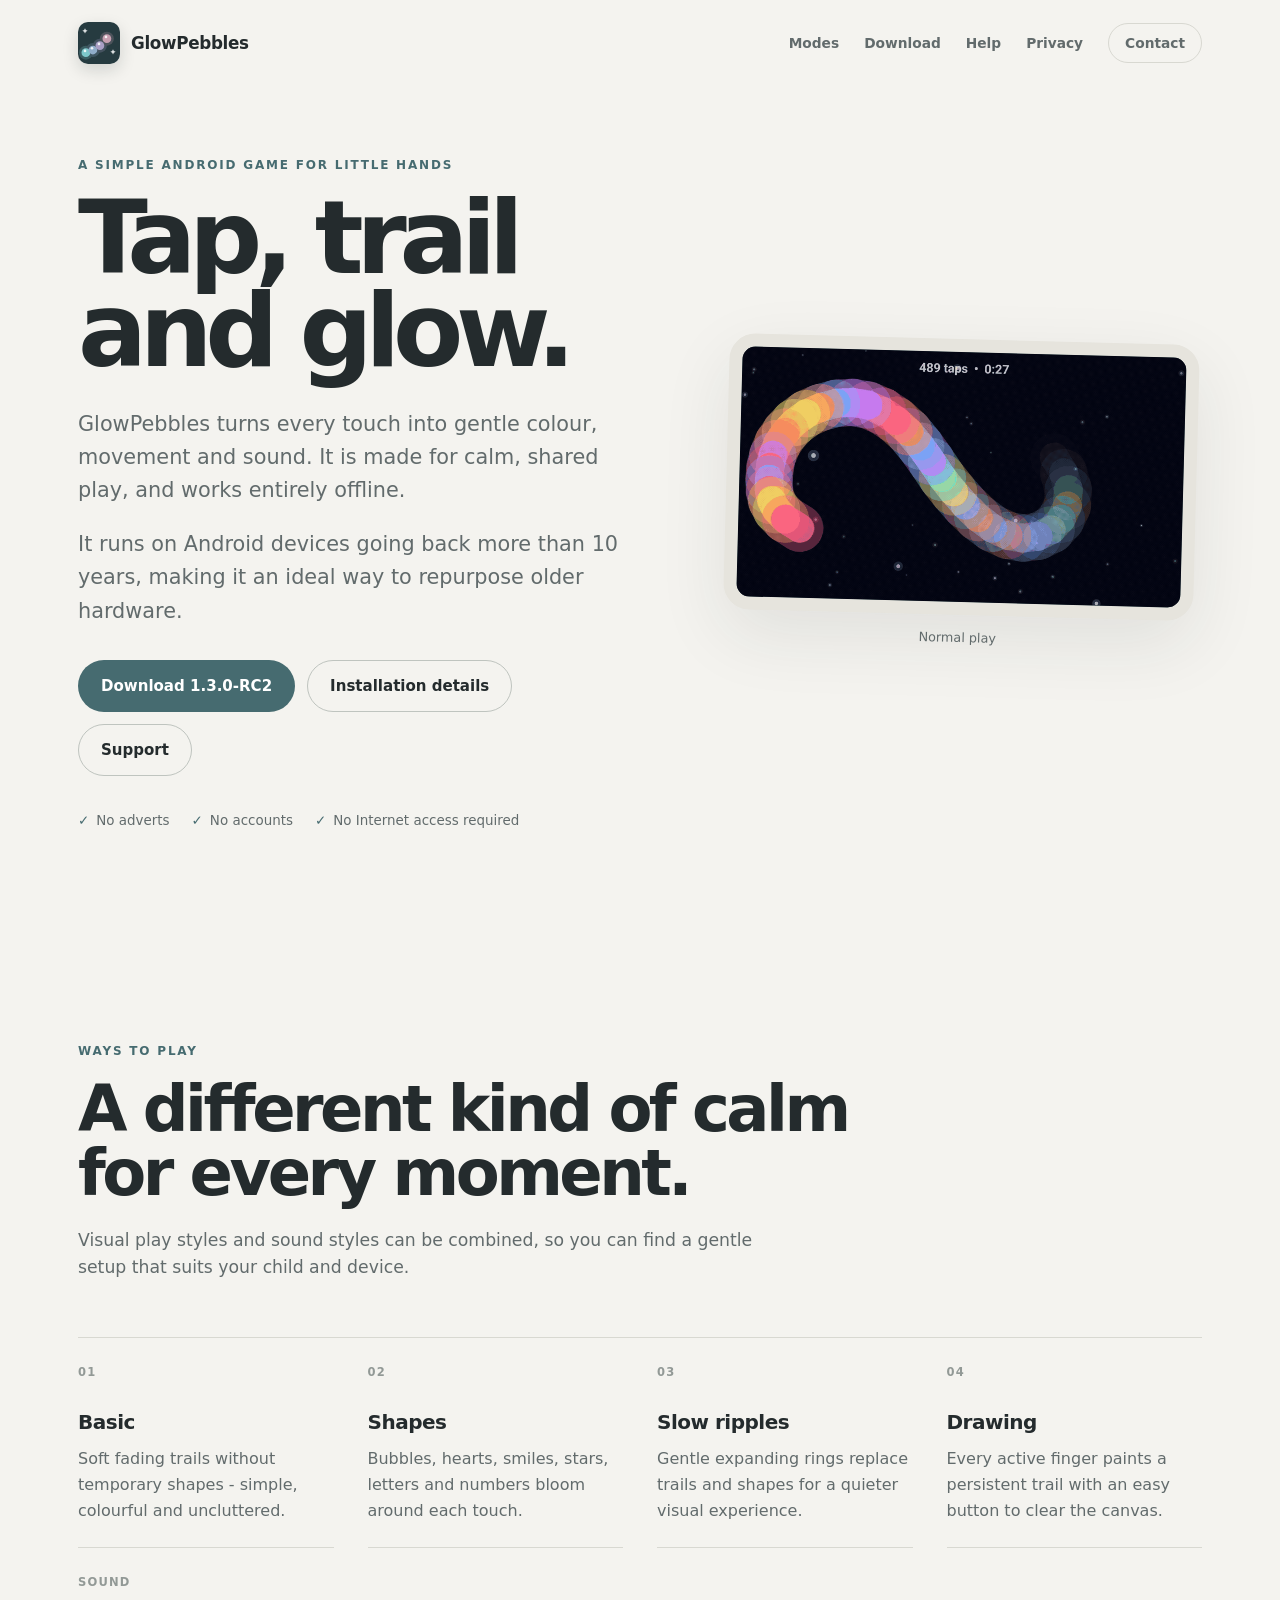
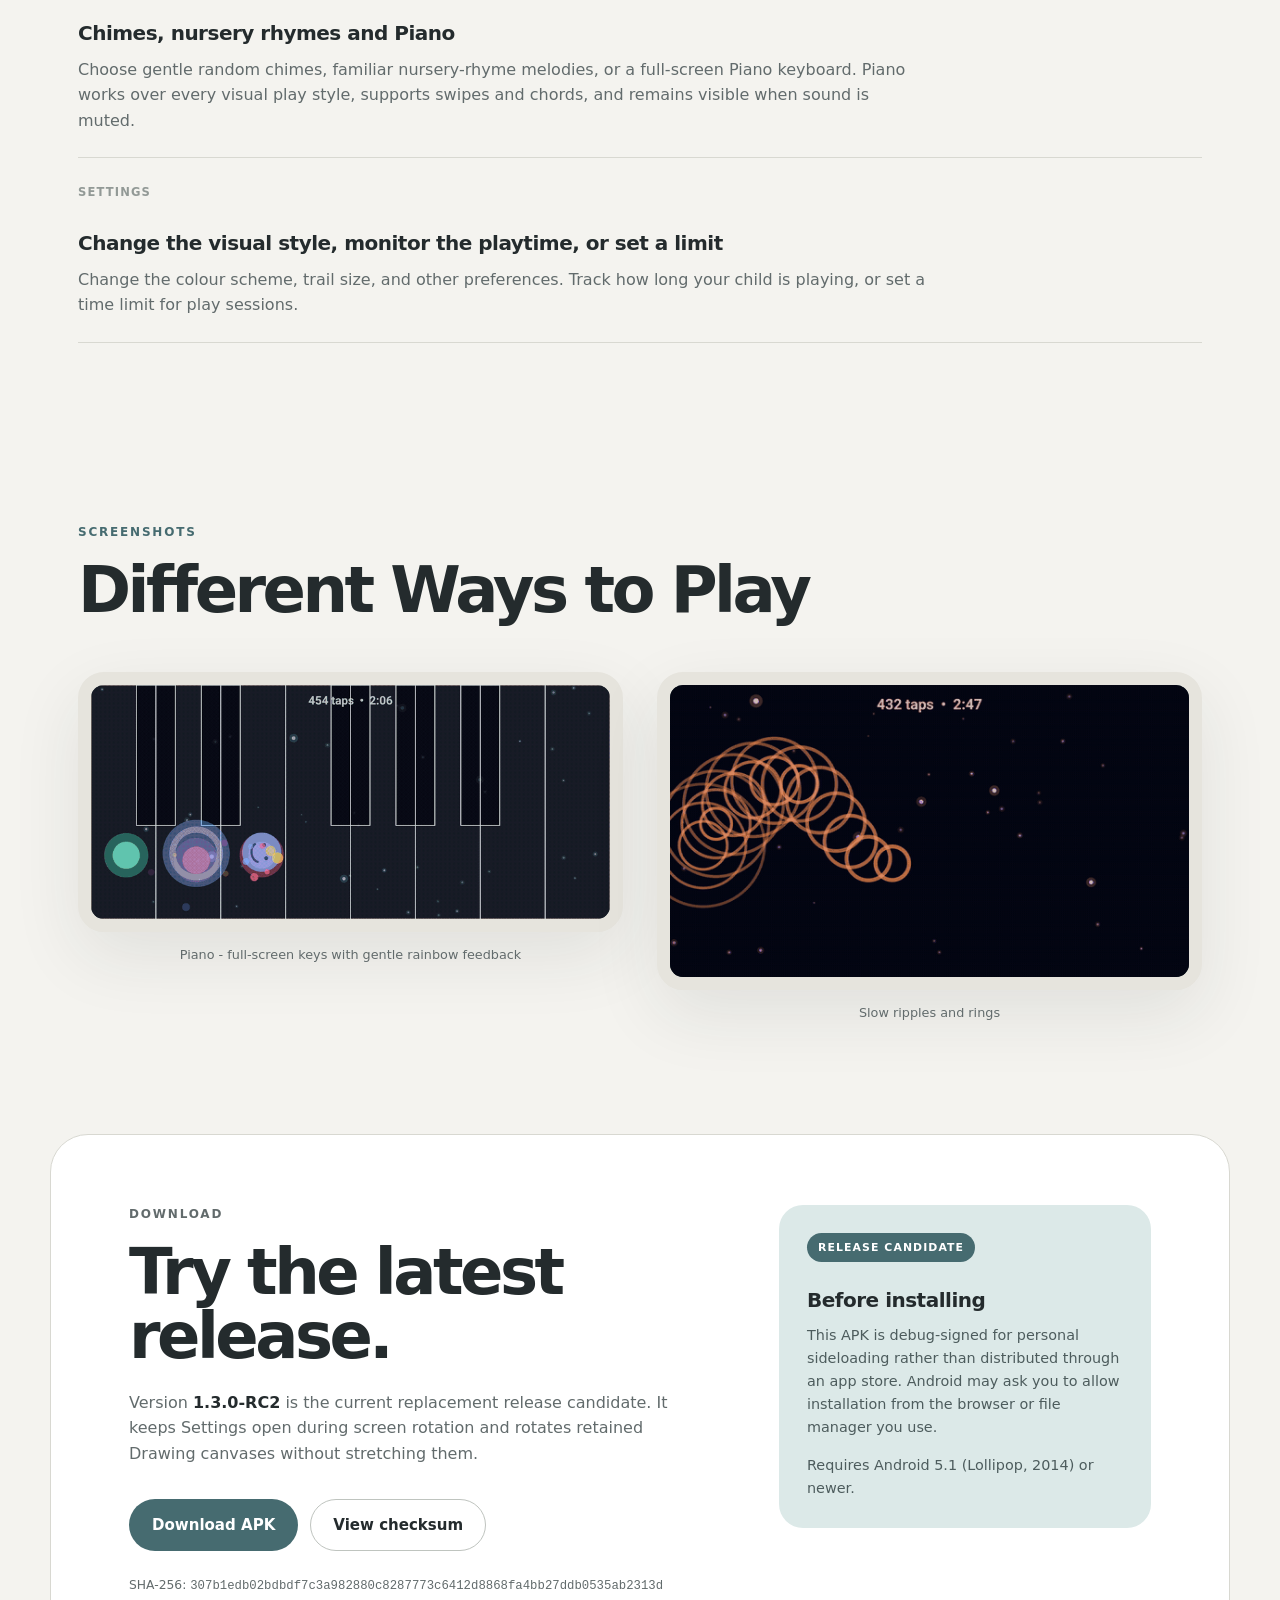
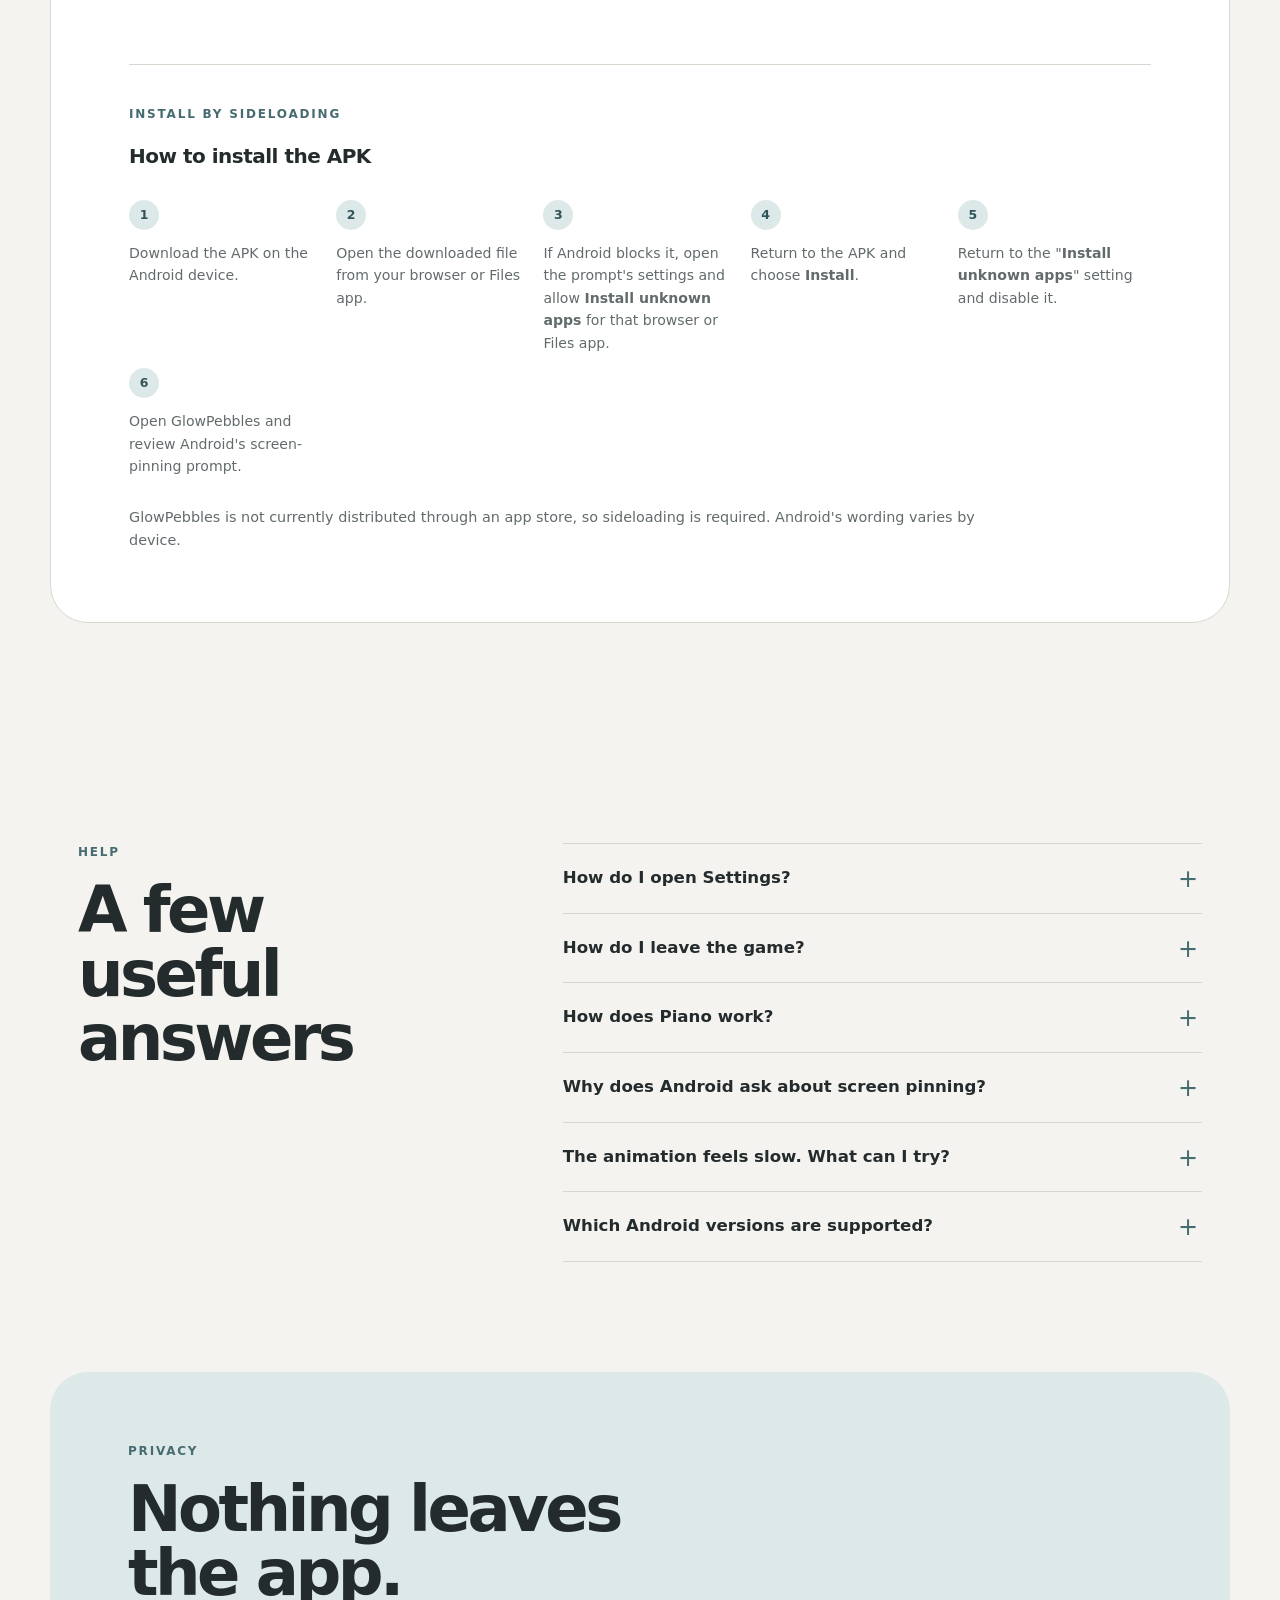
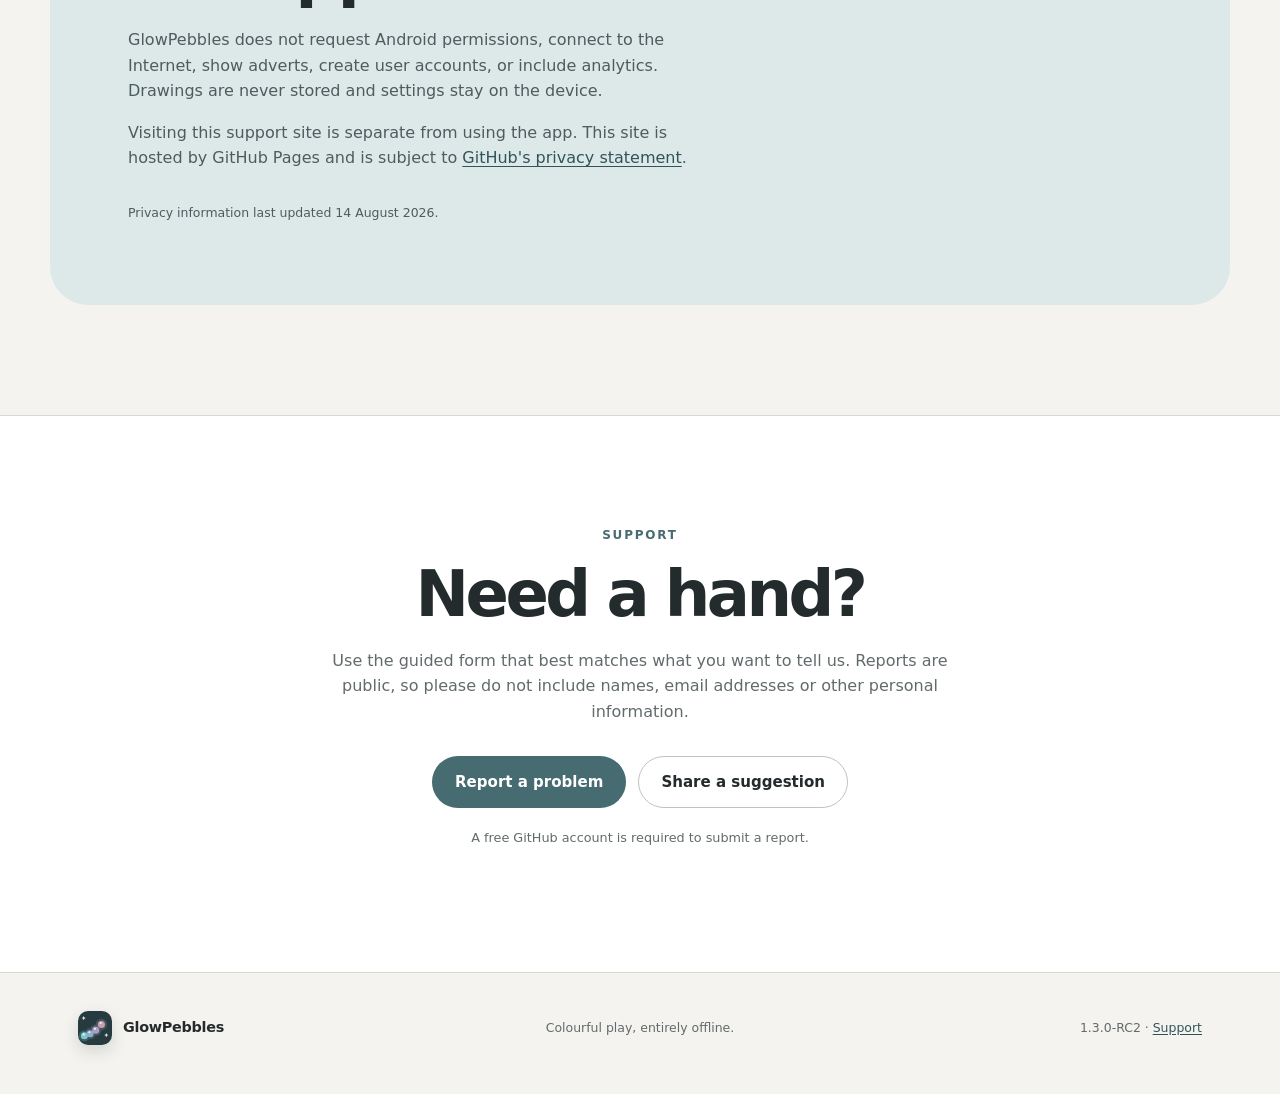
==== commit 0bdf8919: "Replace RC2 download with rotation fix" ====
--- a/index.html
+++ b/index.html
@@ -118,12 +118,12 @@
       <div class="download-copy">
         <p class="eyebrow">Download</p>
         <h2 id="download-title">Try the latest release.</h2>
-        <p>Version <strong><!-- release-version -->1.3.0-RC2<!-- /release-version --></strong> is the newest build. It reorganises caregiver settings, adds a touch-responsive visual preview and optional settings-access markers, and includes updated help and privacy information.</p>
+        <p>Version <strong><!-- release-version -->1.3.0-RC2<!-- /release-version --></strong> is the current replacement release candidate. It keeps Settings open during screen rotation and rotates retained Drawing canvases without stretching them.</p>
         <div class="actions">
           <a class="button primary" href="downloads/GlowPebbles-latest.apk" download>Download APK</a>
           <a class="button secondary" href="downloads/SHA256SUMS.txt">View checksum</a>
         </div>
-        <p class="checksum">SHA-256: <code><!-- release-sha256 -->e20e0e0d807dada8dff79539c6518ec789425a2f4c9569396c2b356416ad063e<!-- /release-sha256 --></code></p>
+        <p class="checksum">SHA-256: <code><!-- release-sha256 -->307b1edb02bdbdf7c3a982880c8287773c6412d8868fa4bb27ddb0535ab2313d<!-- /release-sha256 --></code></p>
       </div>
       <aside class="release-note" aria-label="Release candidate information">
         <span class="status-badge">Release candidate</span>
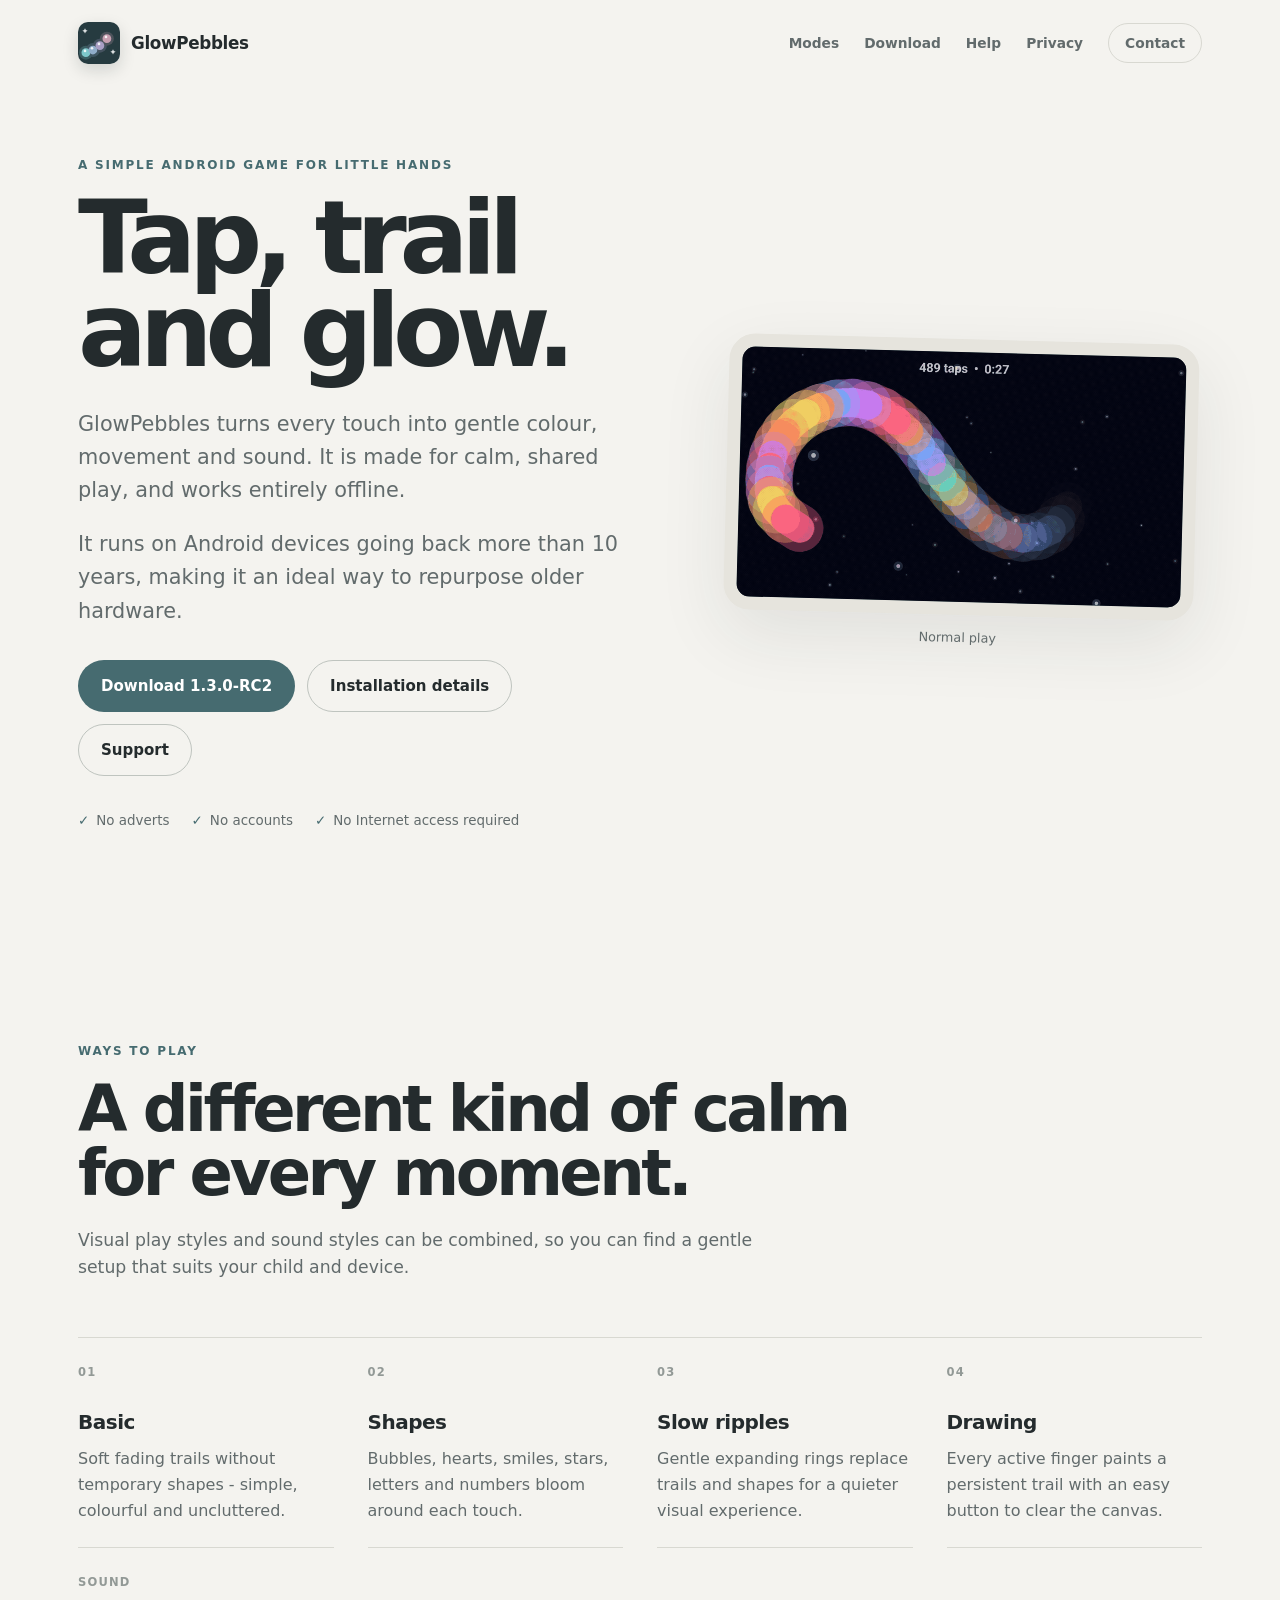
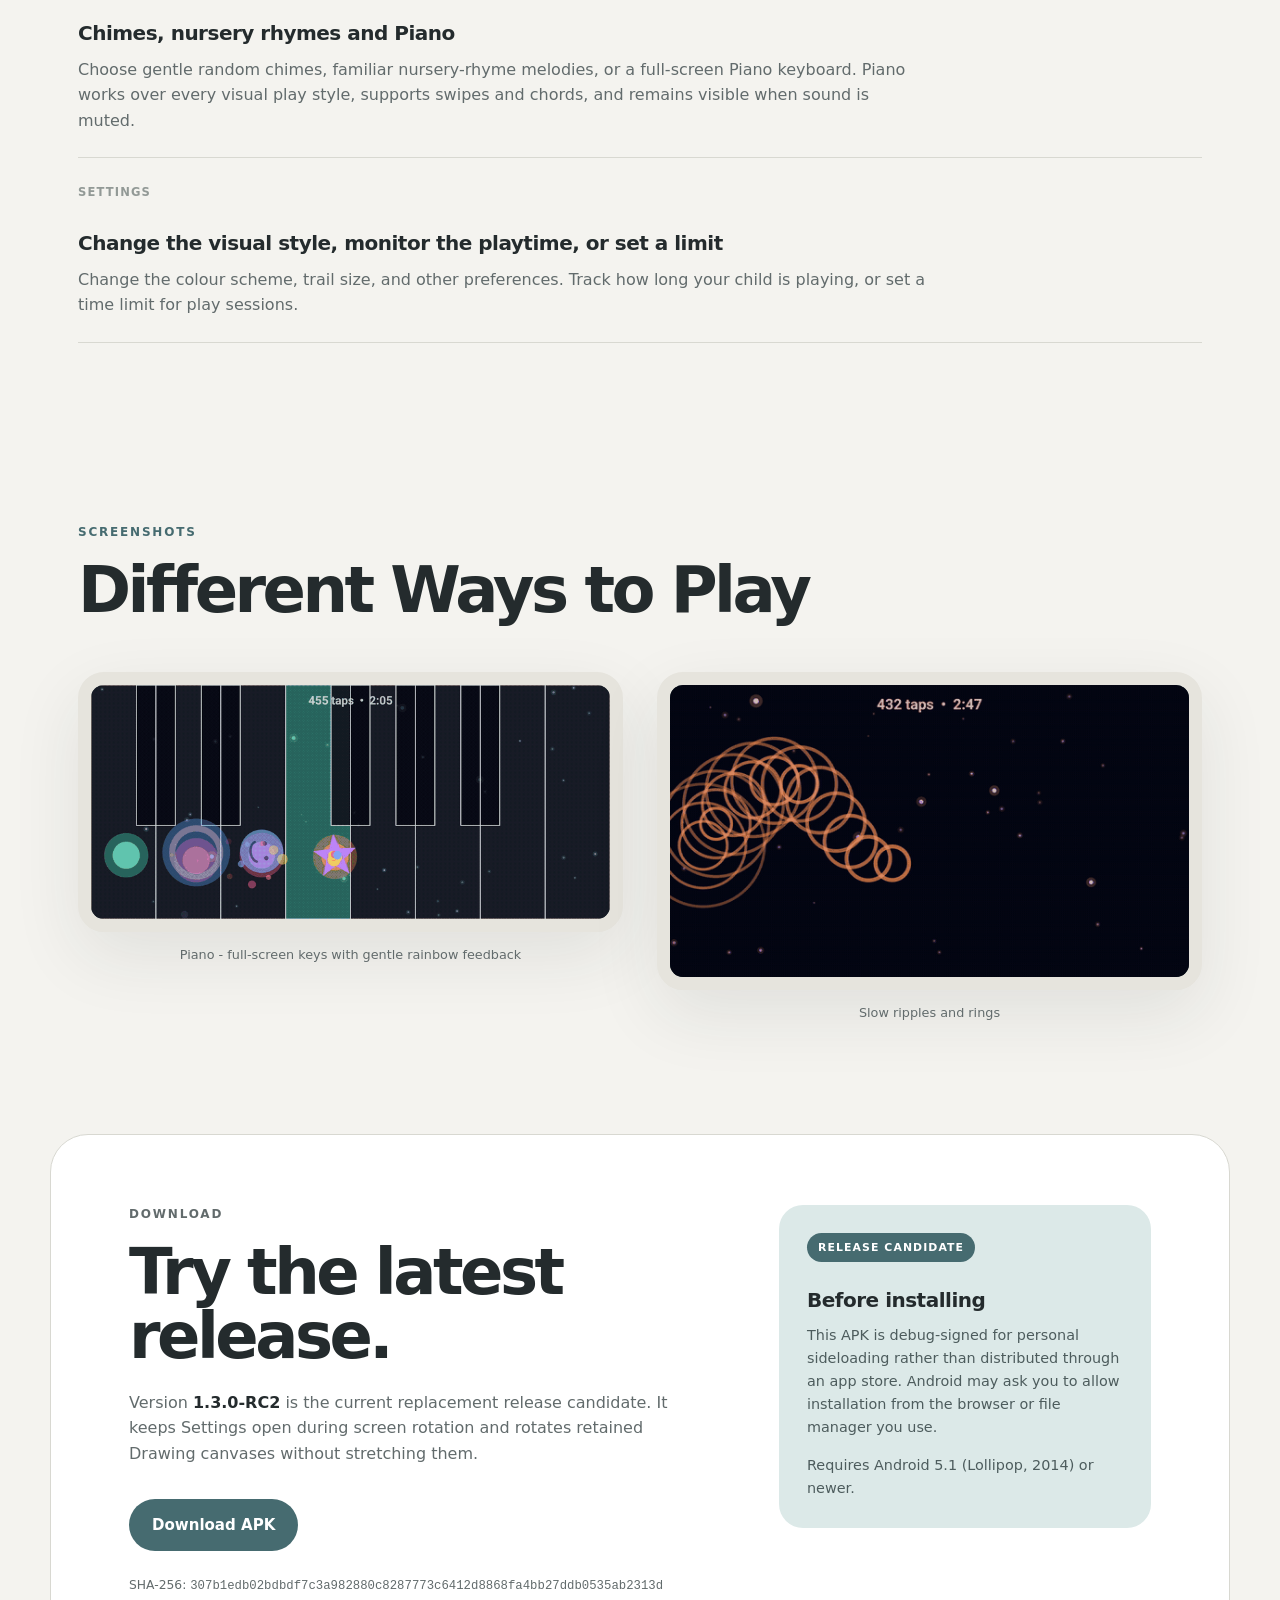
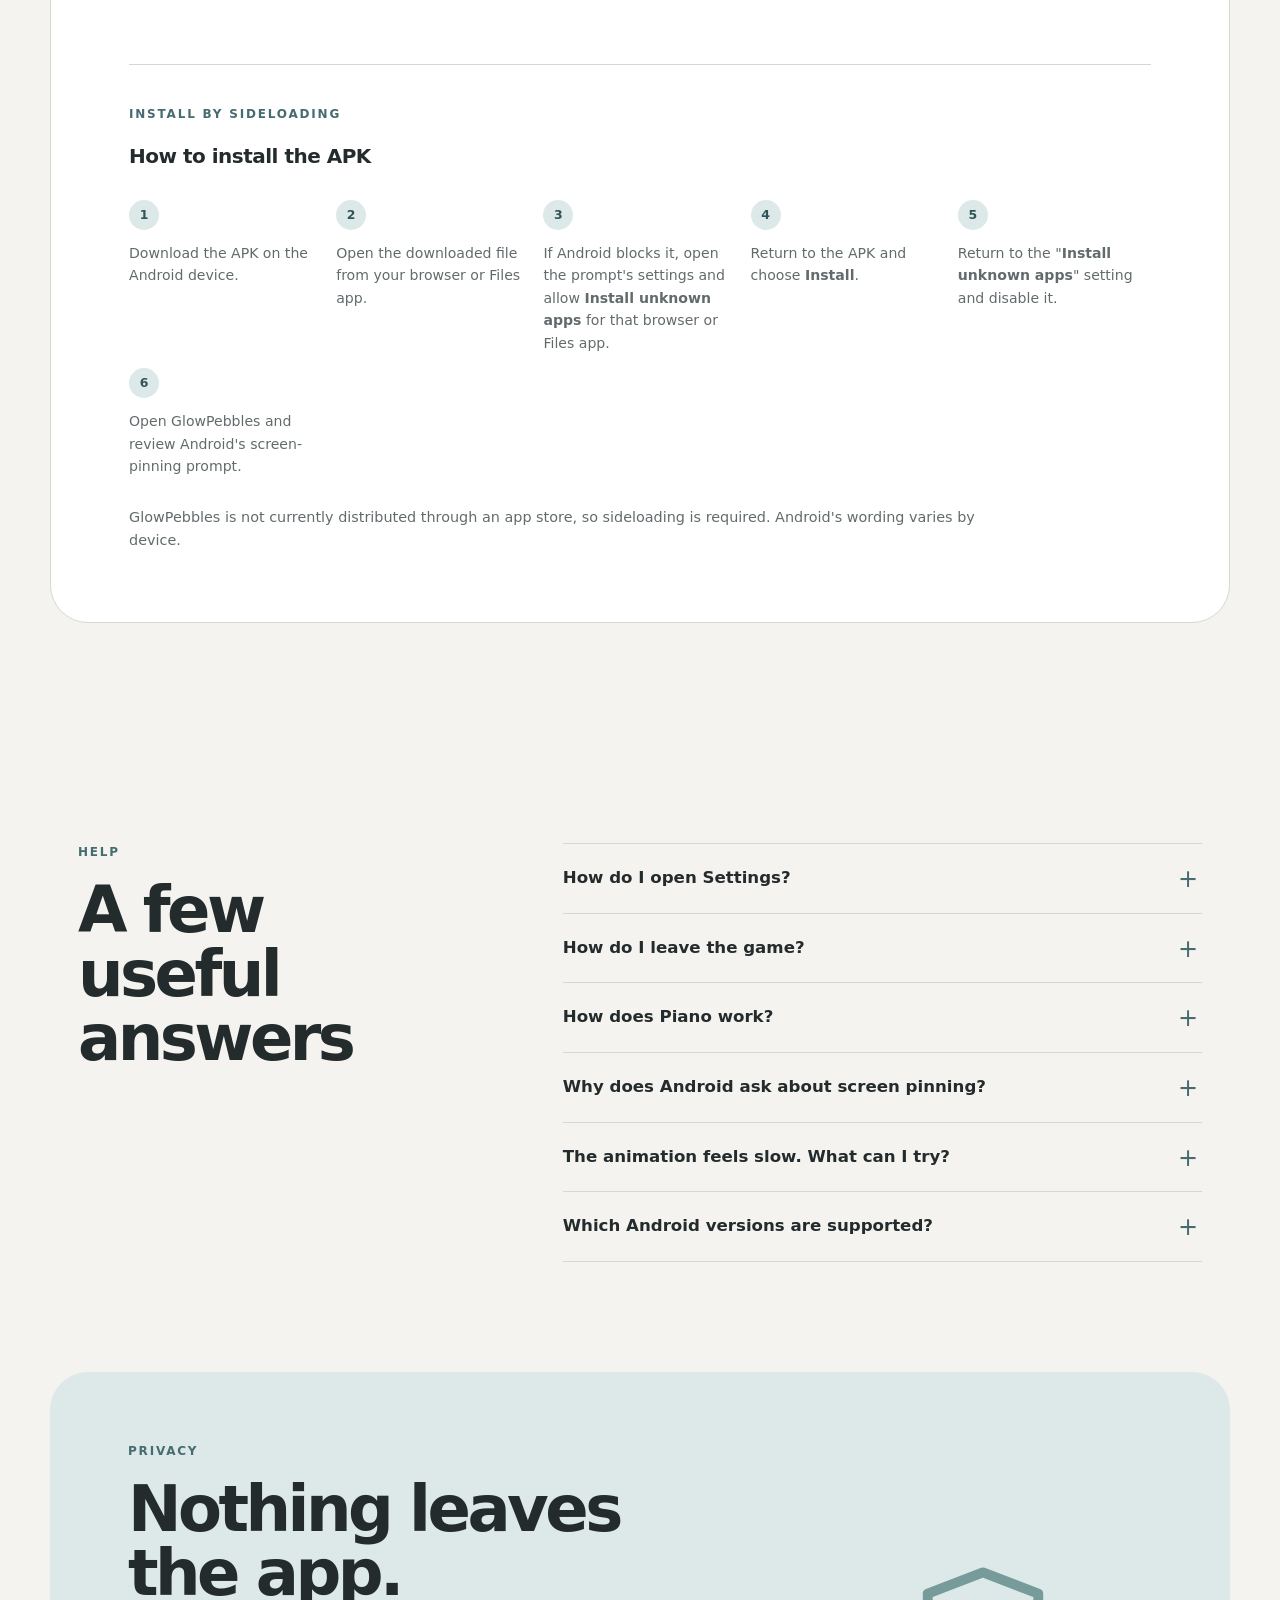
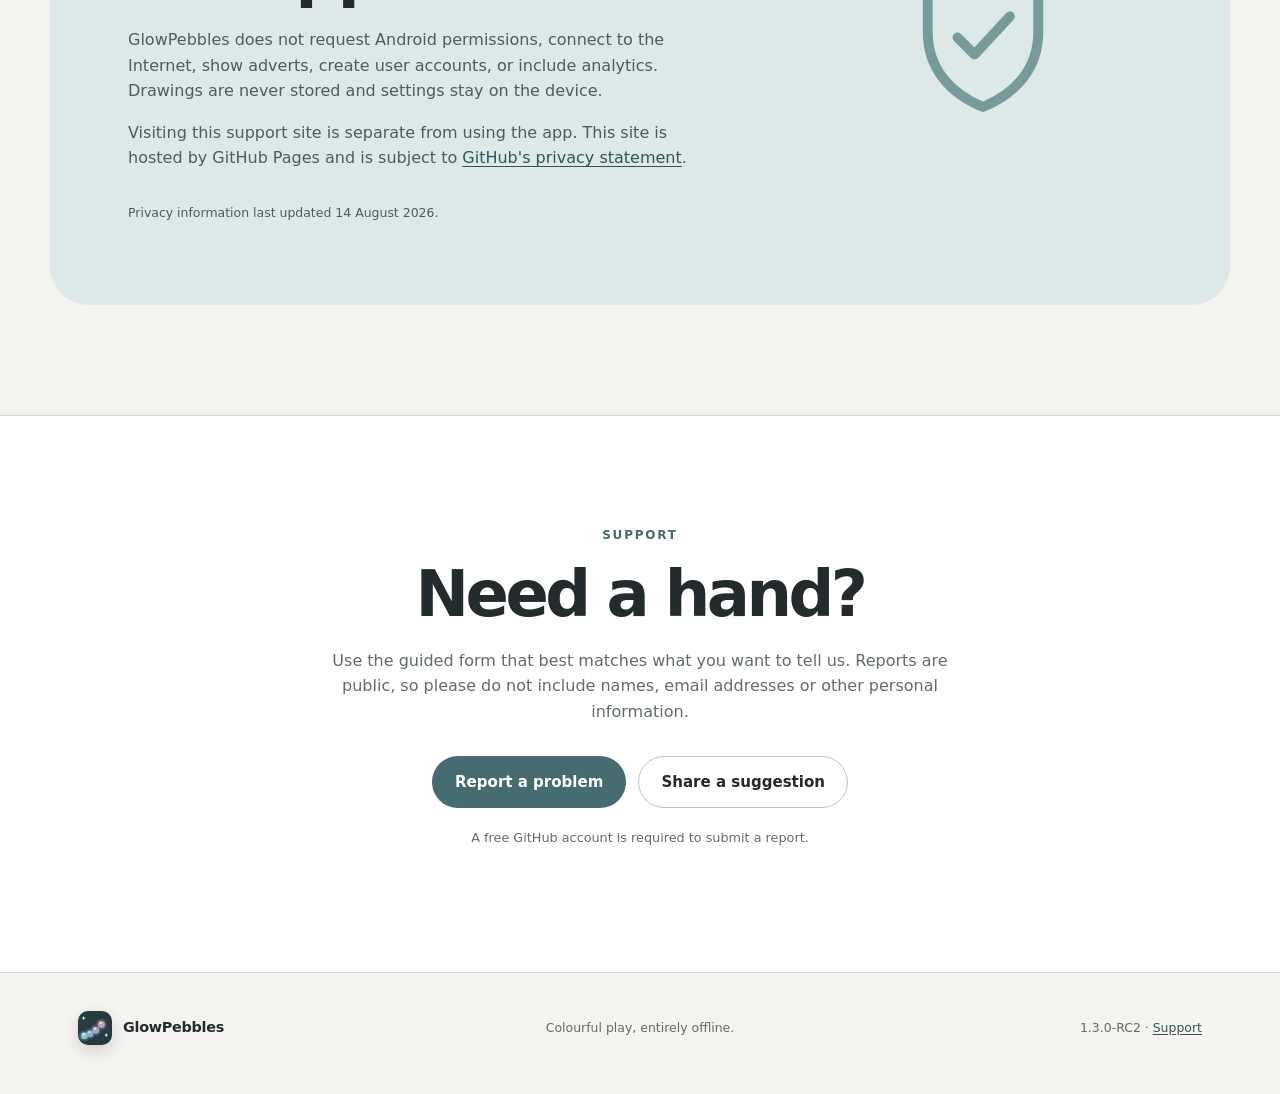
==== commit 170c42af: "Update privacy mark styling and comment out checksum link in index.html" ====
--- a/index.html
+++ b/index.html
@@ -121,7 +121,7 @@
         <p>Version <strong><!-- release-version -->1.3.0-RC2<!-- /release-version --></strong> is the current replacement release candidate. It keeps Settings open during screen rotation and rotates retained Drawing canvases without stretching them.</p>
         <div class="actions">
           <a class="button primary" href="downloads/GlowPebbles-latest.apk" download>Download APK</a>
-          <a class="button secondary" href="downloads/SHA256SUMS.txt">View checksum</a>
+          <!-- <a class="button secondary" href="downloads/SHA256SUMS.txt">View checksum</a> -->
         </div>
         <p class="checksum">SHA-256: <code><!-- release-sha256 -->307b1edb02bdbdf7c3a982880c8287773c6412d8868fa4bb27ddb0535ab2313d<!-- /release-sha256 --></code></p>
       </div>
--- a/assets/site.css
+++ b/assets/site.css
@@ -96,7 +96,8 @@
 .privacy-copy { max-width: 680px; }
 .privacy-copy > p:not(.eyebrow) { color: #4d5c5d; }
 .updated { font-size: .78rem; margin-top: 32px; }
-.privacy-mark { color: #769b9a; margin: auto; max-width: 170px; }
+.privacy-mark { color: #769b9a; margin: auto; width: 170px; }
+.privacy-mark svg { display: block; height: auto; width: 100%; }
 
 .contact { background: var(--white); border-bottom: 1px solid var(--line); border-top: 1px solid var(--line); padding: 110px 28px; text-align: center; }
 .contact > p:not(.eyebrow) { color: var(--muted); margin-left: auto; margin-right: auto; max-width: 640px; }
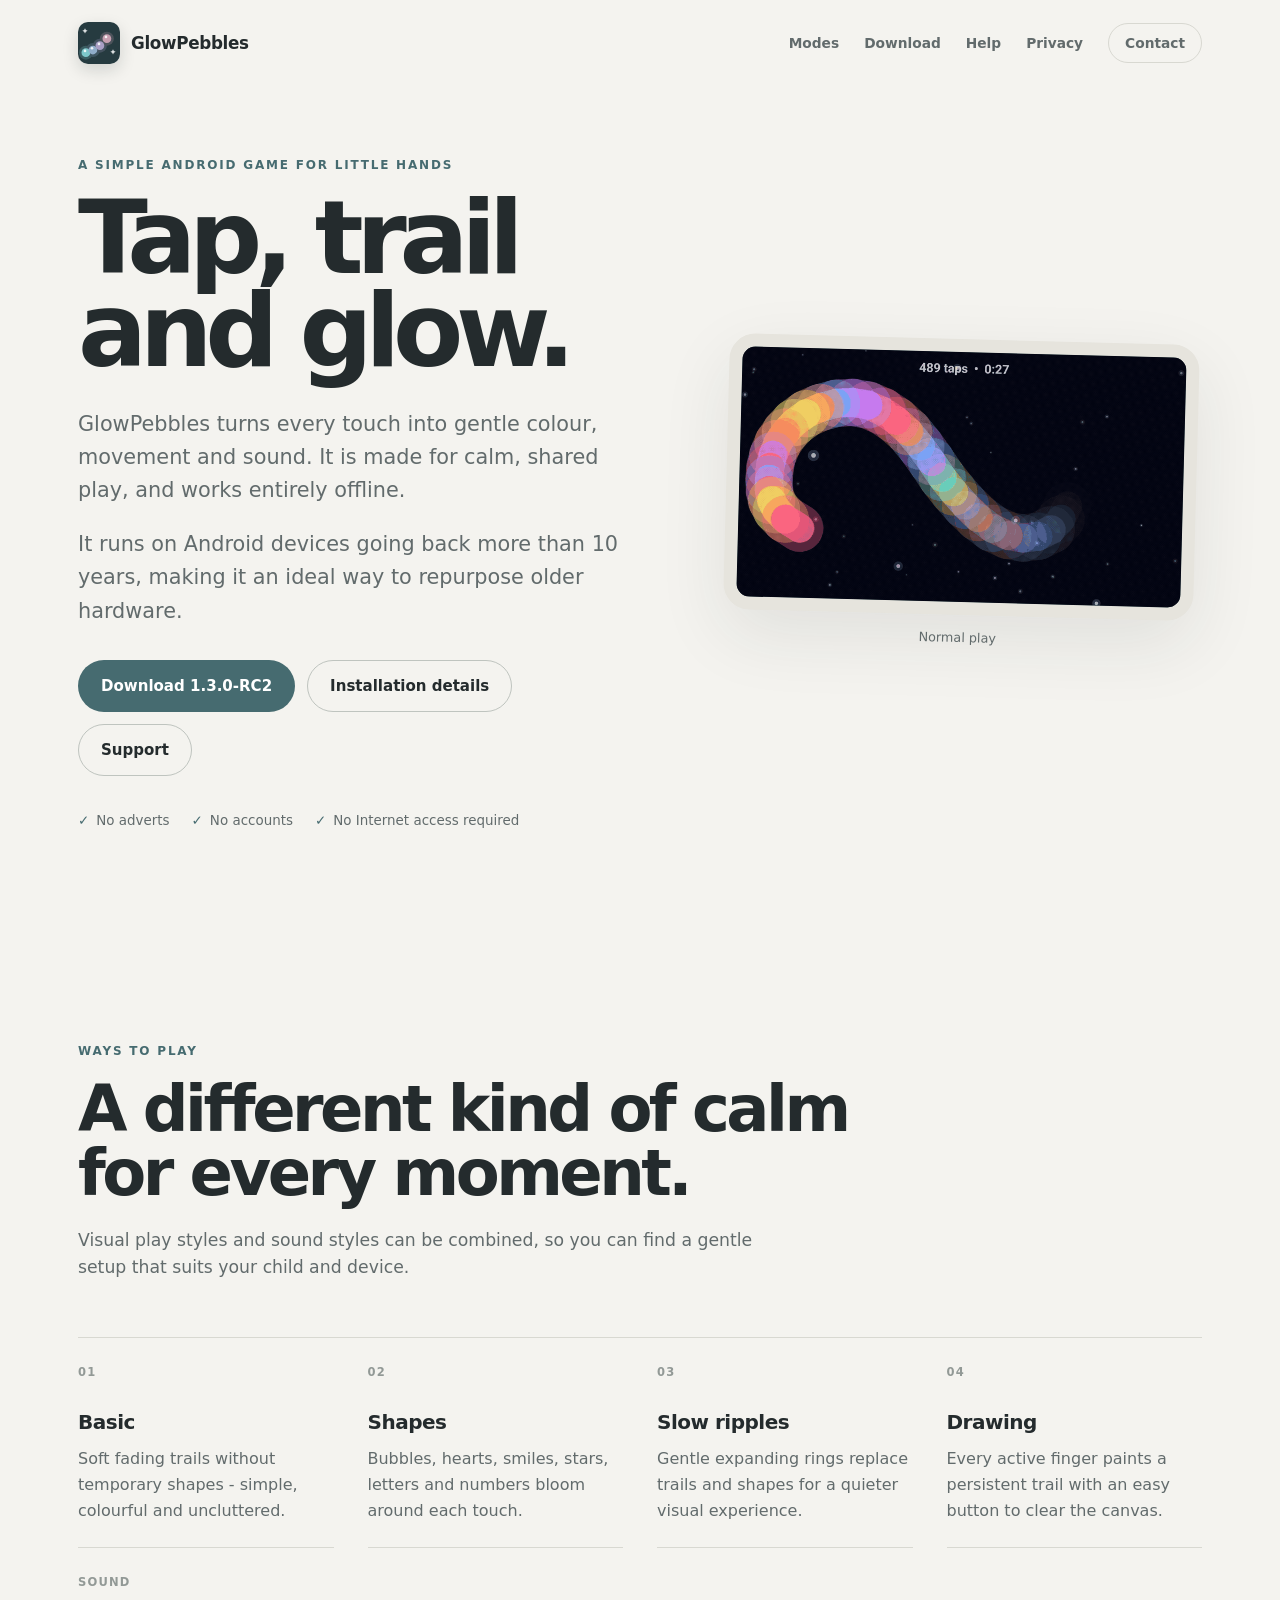
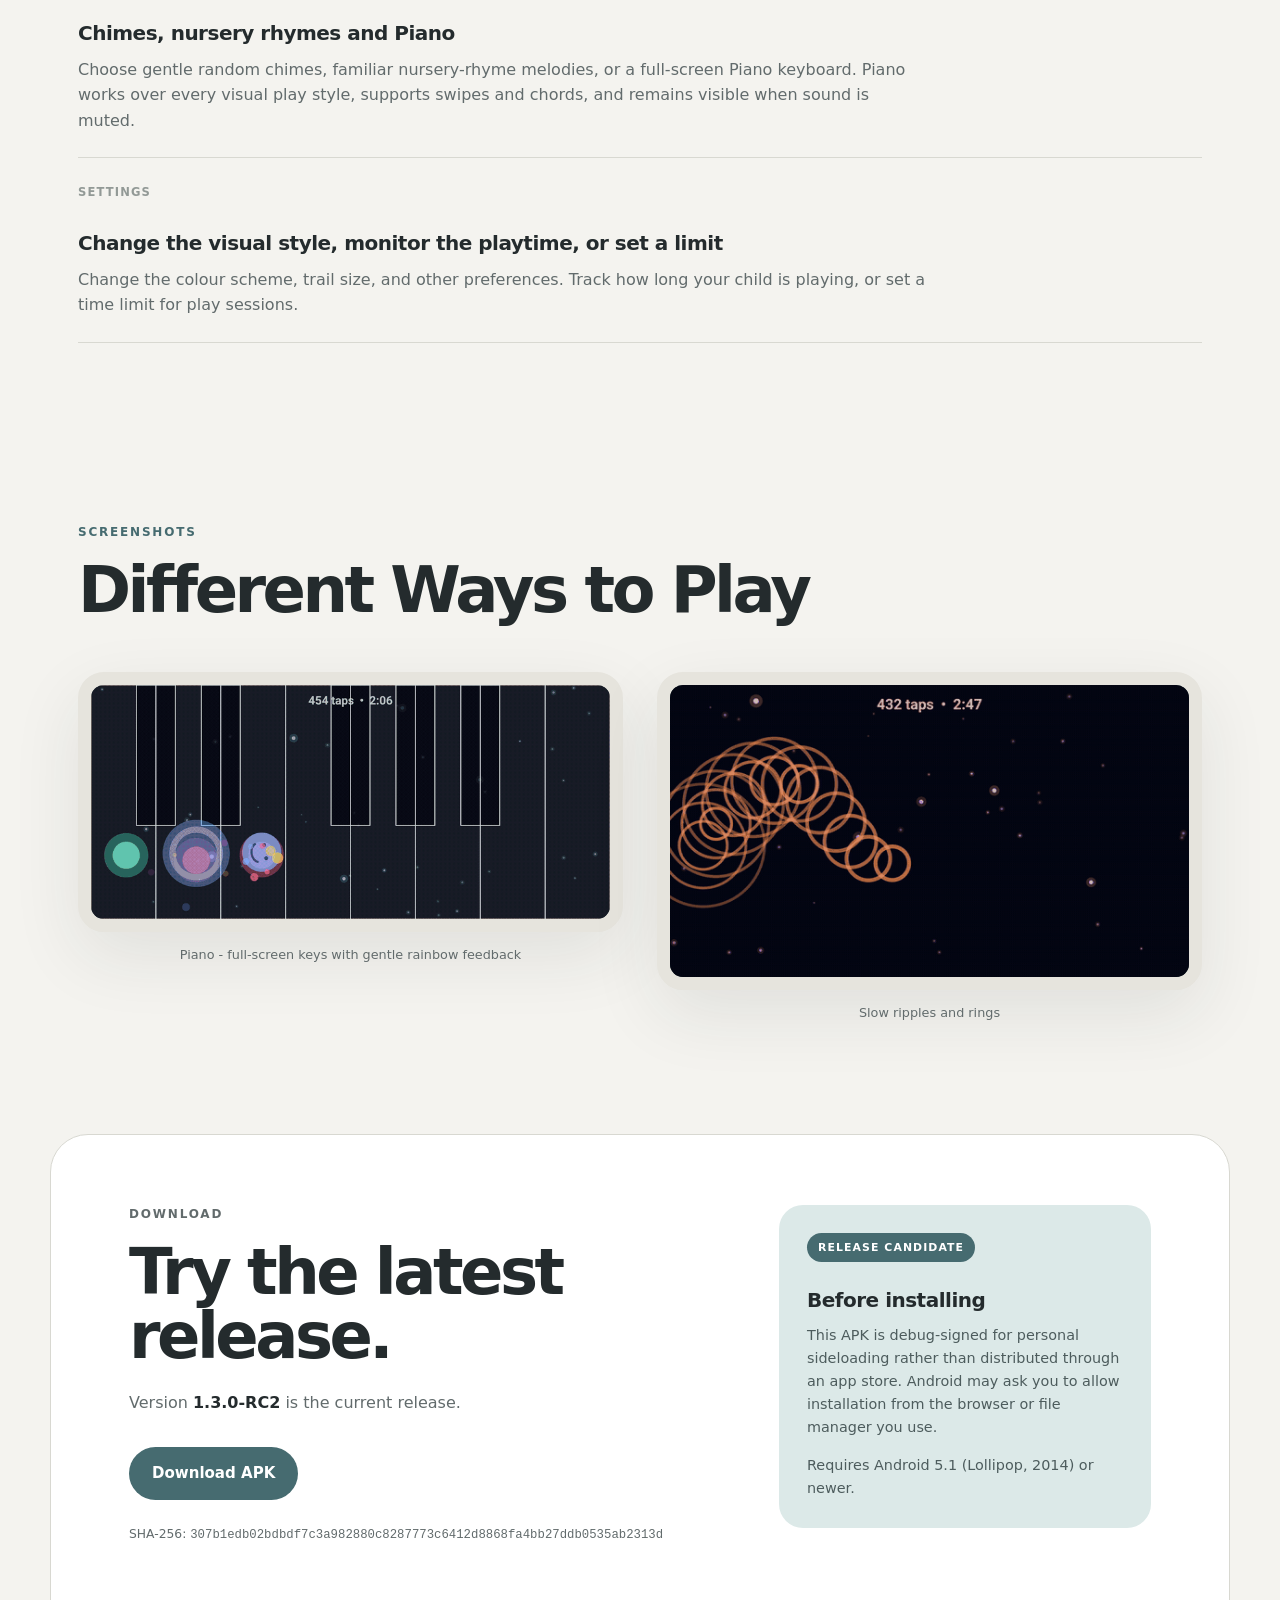
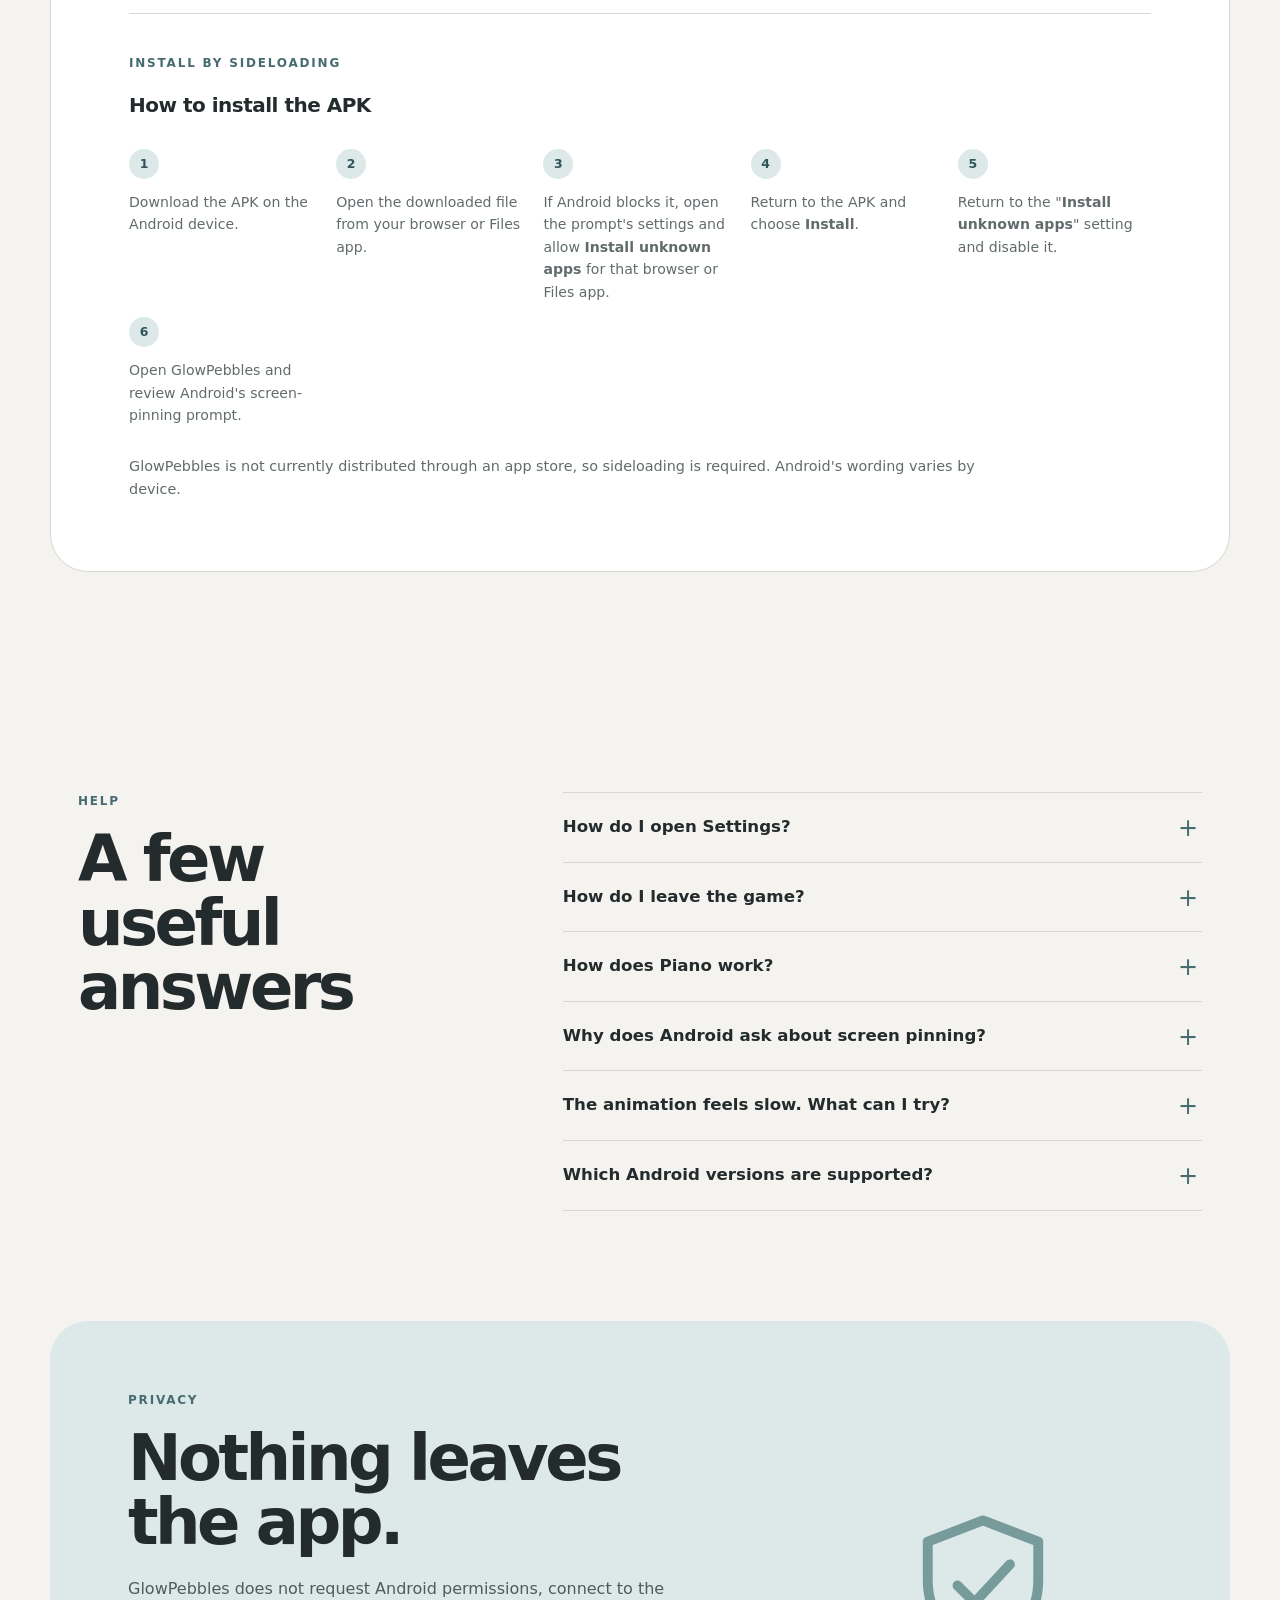
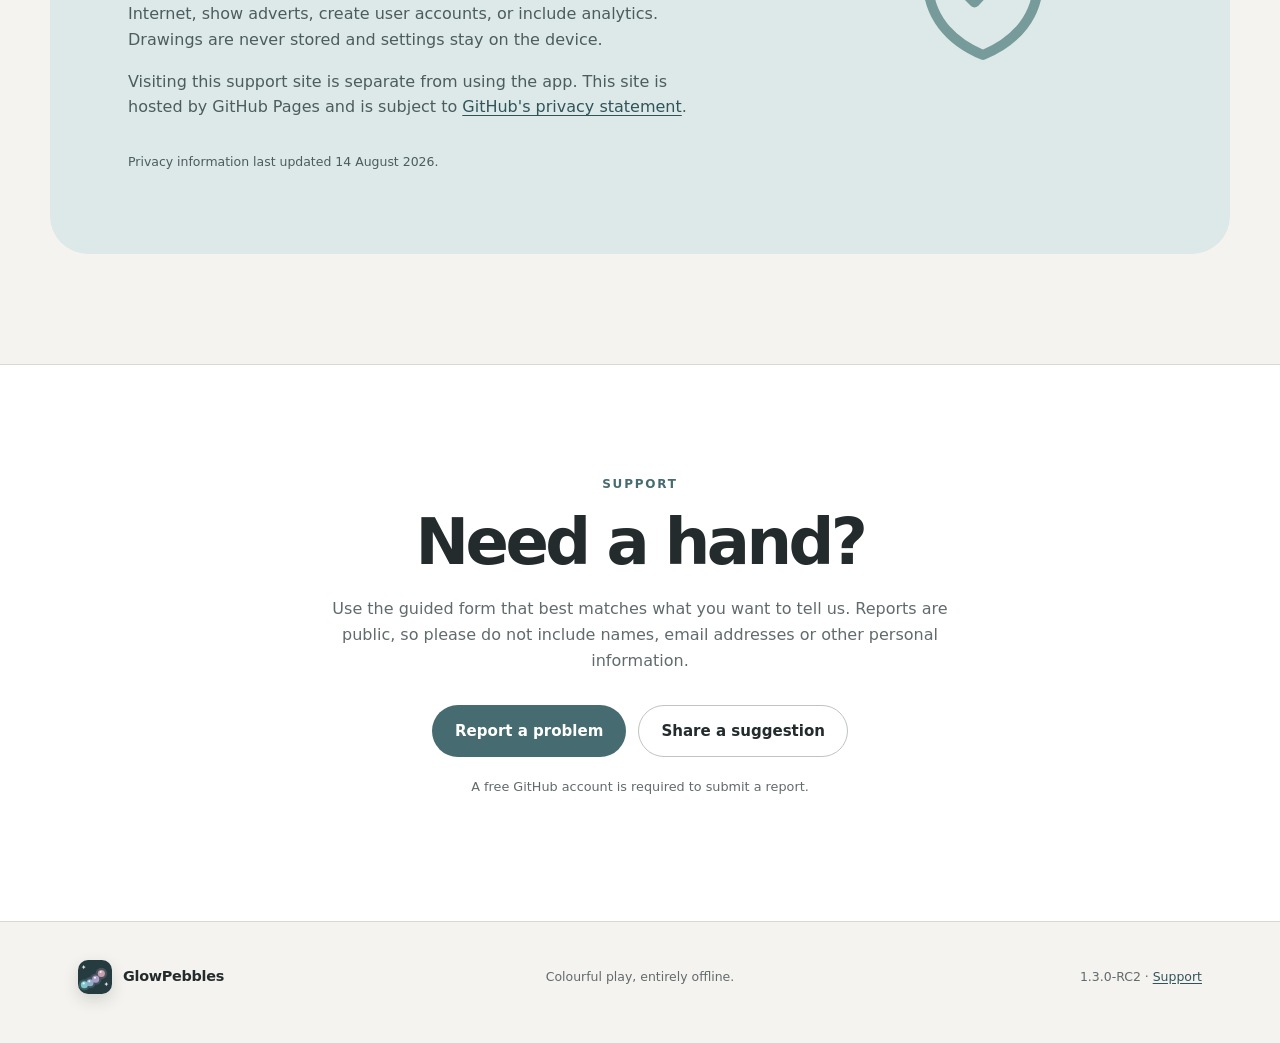
==== commit f7c16a32: "text editing" ====
--- a/index.html
+++ b/index.html
@@ -118,7 +118,7 @@
       <div class="download-copy">
         <p class="eyebrow">Download</p>
         <h2 id="download-title">Try the latest release.</h2>
-        <p>Version <strong><!-- release-version -->1.3.0-RC2<!-- /release-version --></strong> is the current replacement release candidate. It keeps Settings open during screen rotation and rotates retained Drawing canvases without stretching them.</p>
+        <p>Version <strong><!-- release-version -->1.3.0-RC2<!-- /release-version --></strong> is the current release.</p>
         <div class="actions">
           <a class="button primary" href="downloads/GlowPebbles-latest.apk" download>Download APK</a>
           <!-- <a class="button secondary" href="downloads/SHA256SUMS.txt">View checksum</a> -->
